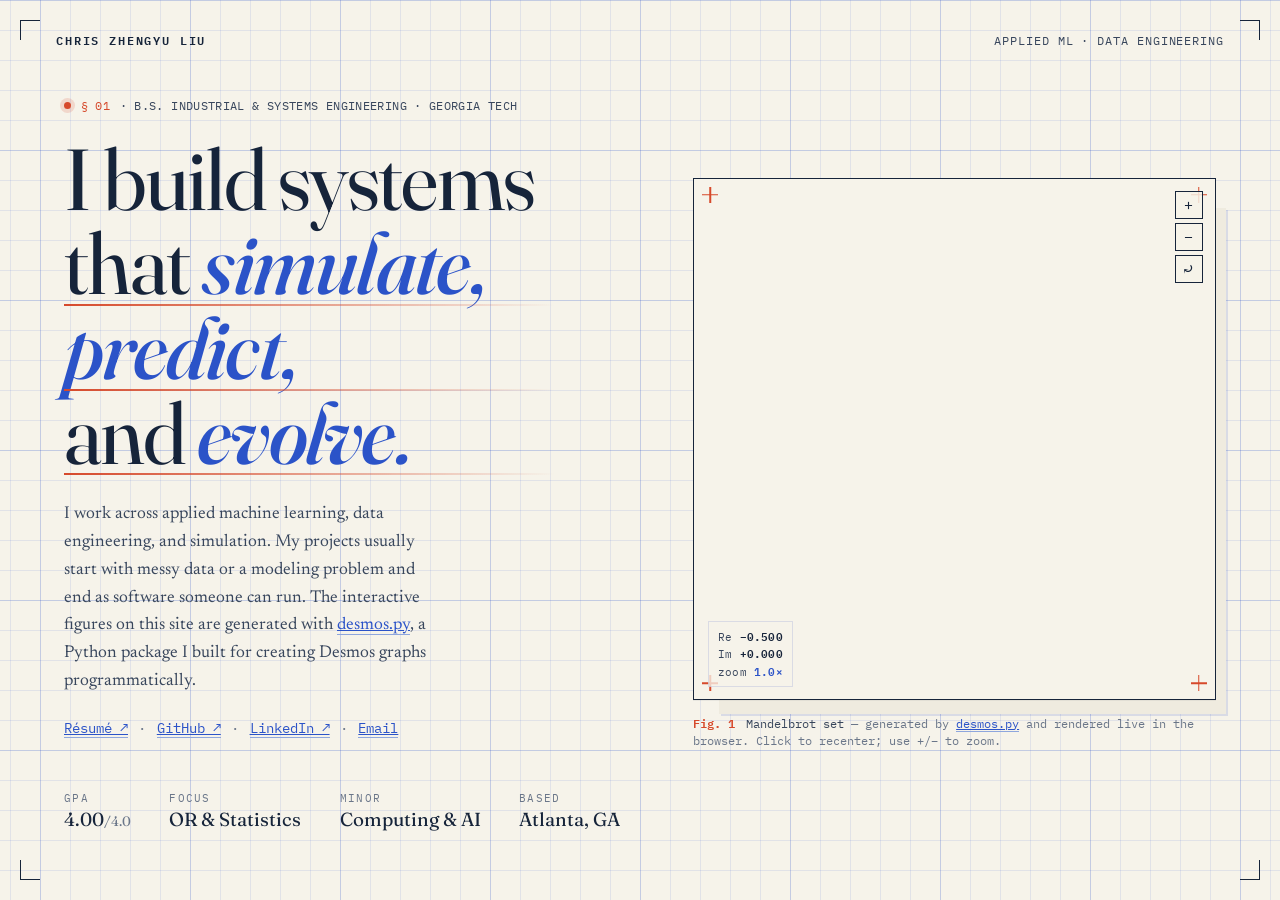
==== index.html @ 74fdd17d "Add touch/mobile linear page and route coarse-pointer devices to it The cycle (index.html) navigates" ====
<!DOCTYPE html>
<html lang="en">
<head>
<meta charset="UTF-8" />
<meta name="viewport" content="width=device-width, initial-scale=1.0" />
<script>
  /* The cycle navigates by mouse-wheel (zoom/dive) + pointer steering, neither of which
     exists on touch. Hand coarse-pointer / no-hover devices the linear page instead.
     Override with ?desktop to force the cycle, or ?linear to force the linear page. */
  (function () {
    try {
      var qs = location.search;
      if (/[?&]desktop\b/.test(qs)) return;
      var touch = (!window.matchMedia || matchMedia("(hover: none) and (pointer: coarse)").matches) || /[?&]linear\b/.test(qs);
      if (touch) location.replace("linear.html" + location.hash);
    } catch (e) {}
  })();
</script>
<title>Chris Zhengyu Liu — Applied ML &amp; Data Engineering</title>
<meta name="description" content="Portfolio of Chris Zhengyu Liu — Industrial &amp; Systems Engineering at Georgia Tech, working in applied machine learning, data engineering, and simulation. Live projects, research, and a desmos.py Mandelbrot." />
<meta name="author" content="Chris Zhengyu Liu" />
<meta name="keywords" content="Chris Zhengyu Liu, Chris Liu, applied machine learning, data engineering, simulation, Georgia Tech, ISyE, desmos.py, machine learning portfolio" />
<meta name="theme-color" content="#f6f3ea" />
<meta name="robots" content="index, follow, max-image-preview:large" />
<link rel="icon" href="favicon.svg" type="image/svg+xml" />
<link rel="canonical" href="https://czliu.dev/" />

<!-- Open Graph / social -->
<meta property="og:type" content="website" />
<meta property="og:site_name" content="Chris Zhengyu Liu" />
<meta property="og:title" content="Chris Zhengyu Liu — Applied ML & Data Engineering" />
<meta property="og:description" content="ISyE at Georgia Tech. Applied ML, data engineering, and simulation — explored as an interactive Markov-chain site map with a live desmos.py Mandelbrot." />
<meta property="og:url" content="https://czliu.dev/" />
<meta property="og:image" content="https://czliu.dev/og-image.png" />
<meta property="og:image:width" content="1440" />
<meta property="og:image:height" content="900" />
<meta property="og:image:alt" content="Chris Zhengyu Liu's portfolio — a live desmos.py Mandelbrot beside the hero." />
<meta name="twitter:card" content="summary_large_image" />
<meta name="twitter:title" content="Chris Zhengyu Liu — Applied ML & Data Engineering" />
<meta name="twitter:description" content="ISyE at Georgia Tech. Applied ML, data engineering, and simulation." />
<meta name="twitter:image" content="https://czliu.dev/og-image.png" />

<!-- Structured data: Person -->
<script type="application/ld+json">
{
  "@context": "https://schema.org",
  "@type": "Person",
  "name": "Chris Zhengyu Liu",
  "alternateName": "Chris Liu",
  "url": "https://czliu.dev/",
  "image": "https://czliu.dev/og-image.png",
  "jobTitle": "Industrial & Systems Engineering Student",
  "description": "Applied machine learning, data engineering, and simulation.",
  "email": "czliu@gatech.edu",
  "alumniOf": {
    "@type": "CollegeOrUniversity",
    "name": "Georgia Institute of Technology"
  },
  "knowsAbout": ["Applied Machine Learning", "Data Engineering", "Simulation", "Operations Research"],
  "sameAs": [
    "https://github.com/chris-zy-liu",
    "https://linkedin.com/in/chris-zhengyu-liu"
  ]
}
</script>
<link rel="preconnect" href="https://fonts.googleapis.com" />
<link rel="preconnect" href="https://fonts.gstatic.com" crossorigin />
<link href="https://fonts.googleapis.com/css2?family=Fraunces:ital,opsz,wght@0,9..144,300..700;1,9..144,300..600&family=Newsreader:ital,opsz,wght@0,6..72,300..500;1,6..72,300..400&family=IBM+Plex+Mono:wght@400;500;600&display=swap" rel="stylesheet" />
<script src="https://www.desmos.com/api/v1.11/calculator.js?apiKey=896aa12c7b744870b70aef3f27878099"></script>
<style>
  :root{
    --paper:#f6f3ea; --paper-2:#efebdf; --ink:#16243a; --ink-2:#38465c; --ink-soft:#6a7689;
    --blue:#2b53c8; --blue-soft:#8ea6dd; --grid:rgba(43,83,200,.09); --grid-bold:rgba(43,83,200,.14);
    --accent:#d6492b;
    --font-display:"Fraunces",Georgia,serif; --font-body:"Newsreader",Georgia,serif;
    --font-mono:"IBM Plex Mono",ui-monospace,monospace;
    --ease:cubic-bezier(.22,.61,.36,1);
  }
  *{box-sizing:border-box;}
  html,body{margin:0; height:100%; overflow:hidden; overscroll-behavior:none;}   /* no scrollbar — the wheel drives zoom */
  body{ background:var(--paper); color:var(--ink); font-family:var(--font-body);
    -webkit-font-smoothing:antialiased; text-rendering:optimizeLegibility; font-size:clamp(1rem,.95rem + .3vw,1.125rem); }
  a{color:inherit;}

  #spacer{ width:1px; }
  /* engineering paper drawn in world space (canvas) — zooms with the camera and
     subdivides like Desmos, so the on-screen line density stays roughly constant. */
  .grid{ position:fixed; inset:0; z-index:-2; pointer-events:none; background-color:var(--paper); }
  .vignette{ position:fixed; inset:0; z-index:4; pointer-events:none;
    background:radial-gradient(150% 120% at 50% 50%, transparent 0 64%, rgba(246,243,234,.24) 88%, var(--paper) 100%); }

  /* chain: a viewport-sized SVG; only its inner group is transformed by the camera */
  .chainwrap{ position:fixed; inset:0; z-index:1; pointer-events:none;
    -webkit-user-select:none; user-select:none; }
  .chainwrap *{ pointer-events:none; }
  .chainwrap.live{ pointer-events:auto; cursor:none; }   /* the fixed crosshair replaces the cursor; the chain trails the mouse */
  .chainwrap.live .c-node, .chainwrap.live .c-node *{ pointer-events:auto; }   /* the whole node is clickable (children too), so a click reaches it */
  .chainwrap.live .c-node{ cursor:pointer; }
  /* non-scaling-stroke: arc width is screen-px, so it stays bold no matter how far the camera pulls out */
  .c-orbit{ fill:none; stroke:rgba(43,83,200,.18); stroke-width:1.6; vector-effect:non-scaling-stroke; }
  .c-edge{ fill:none; stroke:var(--grid); stroke-width:1.2; stroke-linecap:round;
    vector-effect:non-scaling-stroke; transition:stroke .35s,stroke-width .35s; }       /* side road — faint */
  .c-edge--main{ stroke:var(--grid-bold); stroke-width:2; }                              /* backbone — always a touch bolder */
  .c-edge.on{ stroke:var(--blue); stroke-width:2; }                                      /* selected node's side roads */
  .c-edge--main.on{ stroke:var(--accent); stroke-width:2.6; }                            /* selected node's "next" — boldest, accent (arrowhead scales with this, so kept modest) */
  .c-arrowhead{ fill:var(--ink-soft); }
  .c-elab{ font-family:var(--font-mono); fill:var(--ink); opacity:0;
    paint-order:stroke; stroke:var(--paper); stroke-width:4px; stroke-linejoin:round;
    vector-effect:non-scaling-stroke; transition:opacity .3s; }                          /* screen-px paper halo: numbers stay legible over the arc; hidden until a node is selected */
  .c-elab.on{ opacity:1; }
  .c-elab.main.on{ font-weight:600; }                                                    /* the "next" number — bold ink on the accent arc */
  .c-node-c{ fill:var(--paper); stroke:var(--ink); stroke-width:1.8;
    vector-effect:non-scaling-stroke; transition:stroke .25s,stroke-width .25s; }
  .c-node--hub .c-node-c{ fill:var(--paper-2); stroke:var(--blue); stroke-width:2.5; }
  .c-node.on .c-node-c{ stroke:var(--accent); stroke-width:3; }
  .c-node-state{ font-family:var(--font-mono); font-weight:600; fill:var(--ink); pointer-events:none; }
  .c-node.on .c-node-state{ fill:var(--accent); }
  .c-node-pi{ font-family:var(--font-mono); fill:var(--ink-soft); pointer-events:none;
    paint-order:stroke; stroke:var(--paper); stroke-width:3px; stroke-linejoin:round; }
  .c-agent{ fill:var(--accent); opacity:.8; }   /* small autonomous walkers */
  /* colophon — a signature floating in the sheet below the chain (no box; a rectangle fights the world grid,
     so this reads like the chain's own floating π / edge labels). Screen-px paper halo keeps it crisp over the grid. */
  .c-sig-love,.c-sig-name{ paint-order:stroke; stroke:var(--paper); stroke-width:3.5px;
    stroke-linejoin:round; vector-effect:non-scaling-stroke; font-family:var(--font-mono); }
  .c-sig-love{ font-weight:500; fill:var(--accent); letter-spacing:.08em; }
  .c-sig-name{ font-weight:600; fill:var(--ink); letter-spacing:.14em; }

  /* pages: each its own composited layer, transformed individually (GPU) */
  .stage{ position:fixed; inset:0; z-index:2; overflow:hidden; pointer-events:none; }
  .page{ position:absolute; inset:0; width:100vw; height:100vh; transform-origin:50% 50%;
    will-change:transform,opacity; backface-visibility:hidden; background:var(--paper); }
  /* the outer states get a solid paper fill so the world-grid stops bleeding through the content;
     Home keeps the live blueprint grid behind the hero (it IS the signature) */
  .page--hero{ background:transparent; }
  .page__wrap{ width:100%; height:100%; max-width:1280px; margin:0 auto;
    padding:clamp(72px,9.5vh,124px) clamp(40px,5vw,92px) clamp(44px,6.5vh,88px);
    display:flex; flex-direction:column; justify-content:center; }
  /* HERO */
  /* cap the hero footprint to match the linear mainpage (its wrap is 1500px → the same-size title floated in too much space and read small) */
  .hero{ display:grid; grid-template-columns:minmax(0,1.05fr) minmax(0,.95fr); gap:clamp(1.5rem,4vw,3.5rem); align-items:center; width:100%; max-width:1180px; margin-inline:auto; }
  .eyebrow{ font-family:var(--font-mono); font-size:.76rem; letter-spacing:.03em; text-transform:uppercase;
    color:var(--ink-2); margin:0 0 1.5rem; display:inline-flex; align-items:center; gap:.6rem; }
  .eyebrow .dot{ width:7px; height:7px; border-radius:50%; background:var(--accent); display:inline-block;
    box-shadow:0 0 0 4px rgba(214,73,43,.16); animation:dotpulse 2.6s ease-in-out infinite; }
  @keyframes dotpulse{ 50%{ box-shadow:0 0 0 7px rgba(214,73,43,0); } }
  .hero__title{ font-family:var(--font-display); font-weight:400; line-height:.98; letter-spacing:-.02em;
    font-size:clamp(2.6rem,1.5rem + 5.4vw,5.4rem); margin:0 0 1.6rem; color:var(--ink); }
  .hero__title .line{ display:block; }
  .hero__title em{ font-style:italic; font-weight:500; color:var(--blue); font-variation-settings:"opsz" 144; }
  .hero__title em::after{ content:""; display:block; height:2px; margin-top:-2px;
    background:linear-gradient(90deg,var(--accent),transparent 85%); transform:scaleX(0); transform-origin:left;
    animation:draw .9s var(--ease) forwards; animation-delay:1s; }
  @keyframes draw{ to{ transform:scaleX(1); } }
  .hero__lede{ font-size:1.075rem; line-height:1.62; color:var(--ink-2); margin:1.6rem 0 0; max-width:38ch; }
  .hero__lede a{ color:var(--blue); border-bottom:1px solid var(--blue-soft); transition:color .2s var(--ease),border-color .2s var(--ease); }
  .hero__lede a:hover{ color:var(--accent); border-color:var(--accent); }
  /* recruiter path: a direct, explicit action set (resume / github / linkedin / email) */
  .hero__actions{ margin:1.4rem 0 0; display:flex; flex-wrap:wrap; align-items:baseline; gap:.3rem .65rem;
    font-family:var(--font-mono); font-size:.9rem; }
  .hero__actions a{ color:var(--blue); border-bottom:1px solid var(--blue-soft); transition:color .2s var(--ease),border-color .2s var(--ease); }
  .hero__actions a:hover{ color:var(--accent); border-color:var(--accent); }
  .hero__actions .sep{ color:var(--ink-soft); border:0; }
  .hero__stats{ margin:2rem 0 0; display:grid; grid-template-columns:repeat(4,auto); gap:clamp(1rem,3vw,2.4rem);
    padding-top:1.3rem; max-width:40ch; }
  .hero__stats div{ display:flex; flex-direction:column; gap:.2rem; }
  .hero__stats dt{ font-family:var(--font-mono); font-size:.66rem; letter-spacing:.12em; text-transform:uppercase; color:var(--ink-soft); }
  .hero__stats dd{ margin:0; font-family:var(--font-display); font-size:1.18rem; color:var(--ink); white-space:nowrap; }
  .hero__stats dd span{ font-size:.85rem; color:var(--ink-soft); }
  .plot{ margin:0; position:relative; align-self:center; justify-self:end; width:100%; }
  .plot__frame{ position:relative; aspect-ratio:1/1; width:100%; border:1.5px solid var(--ink);
    background:var(--paper); overflow:hidden; cursor:crosshair;
    box-shadow:0 1px 0 rgba(22,36,58,.06), 18px 22px 0 -8px var(--paper-2), 20px 24px 0 -8px var(--grid-bold); }
  /* the live calc is counter-scaled (JS, autosize off) so Desmos measures a constant size and never re-renders during the fly;
     it's re-fit on arrival so the dots keep their size. The proxy canvas stands in during the fly. */
  #calc{ position:absolute; inset:0; transition:opacity .2s ease; will-change:transform; }
  .plot__shot{ position:absolute; inset:0; width:100%; height:100%; opacity:0; transition:opacity .2s ease;
    pointer-events:none; image-rendering:auto; }   /* static Mandelbrot proxy that scales with the frame during the fly */
  #calc .dcg-logo,#calc .dcg-overlay-logo,#calc .dcg-bottombar{ display:none!important; }
  #calc .dcg-graph-outer{ background:transparent!important; }
  .reg{ position:absolute; width:16px; height:16px; z-index:2; pointer-events:none; }
  .reg::before,.reg::after{ content:""; position:absolute; background:var(--accent); }
  .reg::before{ width:100%; height:1.5px; top:50%; transform:translateY(-50%); }
  .reg::after{ height:100%; width:1.5px; left:50%; transform:translateX(-50%); }
  .reg--tl{ top:8px; left:8px; } .reg--tr{ top:8px; right:8px; }
  .reg--bl{ bottom:8px; left:8px; } .reg--br{ bottom:8px; right:8px; }
  .plot__hud{ position:absolute; left:14px; bottom:12px; z-index:4; font-family:var(--font-mono);
    font-size:.68rem; line-height:1.5; color:var(--ink-2); background:rgba(246,243,234,.78);
    border:1px solid var(--grid-bold); padding:.4rem .55rem; letter-spacing:.02em; }
  .plot__hud b{ color:var(--ink); font-weight:600; }
  .plot__hud .hud__row{ display:block; }
  .plot__hud .hud__zoom b{ color:var(--blue); }
  .plot__ctrl{ position:absolute; top:12px; right:12px; z-index:4; display:flex; flex-direction:column; gap:4px; }
  .plot__ctrl button{ width:28px; height:28px; border:1px solid var(--ink); background:rgba(246,243,234,.82);
    color:var(--ink); font-family:var(--font-mono); font-size:.95rem; cursor:pointer; line-height:1;
    transition:background .2s var(--ease),color .2s var(--ease); }
  .plot__ctrl button:hover{ background:var(--ink); color:var(--paper); }
  .plot__cap{ margin-top:.9rem; font-family:var(--font-mono); font-size:.72rem; color:var(--ink-2); line-height:1.5; }
  .plot__cap .plot__fig{ color:var(--accent); font-weight:600; margin-right:.35em; }
  .plot__cap .muted{ color:var(--ink-soft); }
  .plot__cap a{ color:var(--blue); border-bottom:1px solid var(--blue-soft); }
  .plot__cap a:hover{ color:var(--accent); border-color:var(--accent); }

  /* WORK PAGES — full editorial spread, not cards */
  @keyframes pulse{ 0%,100%{opacity:1} 50%{opacity:.25} }
  /* full-height page: header pins to the top, the body grows to fill the rest and centers within it */
  .work{ width:100%; height:100%; display:flex; flex-direction:column; justify-content:center; gap:clamp(1.6rem,4.5vh,3.4rem); }
  .work header{ max-width:70ch; }
  .work__meta{ font-family:var(--font-mono); font-size:.8rem; letter-spacing:.05em; color:var(--ink-soft);
    margin:0 0 1rem; display:flex; align-items:center; gap:.85rem; flex-wrap:wrap; }
  .work__fig{ color:var(--accent); }
  .work__live{ display:inline-flex; align-items:center; gap:.4rem; color:var(--accent); text-transform:uppercase; letter-spacing:.1em; }
  .work__live .d{ width:7px; height:7px; border-radius:50%; background:var(--accent); animation:pulse 1.6s infinite; }
  .work__title{ font-family:var(--font-display); font-weight:340; line-height:1.0; letter-spacing:-.025em;
    font-size:clamp(2.4rem,1.6rem + 3.4vw,4.6rem); margin:0; }
  .work__lead{ font-size:clamp(1.12rem,1rem + .5vw,1.5rem); line-height:1.5; color:var(--ink-2); margin:1rem 0 0; max-width:36ch; }
  .work__lead b{ color:var(--ink); }
  /* Experience carries two full research entries — far denser than the other work
     panels. Tighten its header (smaller title, a 2-line lead, less gap) so the body
     fits one screen instead of overflowing up into the fixed top bar. */
  .work--research{ gap:clamp(1rem,2.4vh,1.7rem); }
  .work--research .work__title{ font-size:clamp(2rem,1.4rem + 2vw,3rem); }
  .work--research .work__lead{ margin-top:.55rem; max-width:56ch; font-size:clamp(1.05rem,1rem + .3vw,1.22rem); }
  /* ── project pages: title band on top, then description (left) and figure (right) ──
     three bands (title / body / footer) fill the height; description reads as plain prose. */
  .proc{ width:100%; height:100%; display:flex; flex-direction:column; justify-content:center; gap:clamp(1.4rem,3.5vh,2.8rem); }
  .proc__head{ max-width:64ch; }
  .proc__title{ font-family:var(--font-display); font-weight:340; line-height:1.0; letter-spacing:-.025em;
    font-size:clamp(2.2rem,1.5rem + 3.2vw,4.4rem); margin:.6rem 0 0; }
  .proc__state{ font-family:var(--font-mono); font-weight:500; font-size:.38em; letter-spacing:.06em;
    color:var(--accent); vertical-align:.7em; margin-right:.6em; }
  .proc__lead{ font-size:clamp(1.1rem,1rem + .46vw,1.46rem); line-height:1.5; color:var(--ink-2); margin:1rem 0 0; max-width:56ch; }
  .proc__lead b{ color:var(--ink); }

  /* body fills the space between title and footer; figure + spec sheet anchor the right, prose fills the left */
  .proc__body{ flex:0 1 auto; min-height:0; display:grid; grid-template-columns:1fr minmax(280px,400px);
    gap:clamp(36px,5vw,84px); align-items:center; }
  .proc__desc{ display:flex; flex-direction:column; gap:1.1rem; max-width:62ch; }
  .proc__desc p{ margin:0; line-height:1.62; color:var(--ink-2); font-size:clamp(1.02rem,.96rem + .32vw,1.22rem); }
  .proc__desc b{ color:var(--ink); font-weight:600; }
  .proc__desc a{ color:var(--blue); border-bottom:1px solid var(--blue-soft); transition:color .2s var(--ease),border-color .2s var(--ease); }
  .proc__desc a:hover{ color:var(--accent); border-color:var(--accent); }
  .proc__note{ font-family:var(--font-mono); font-size:.82rem; line-height:1.55; color:var(--ink-soft);
    margin:.3rem 0 0; padding-left:1rem; border-left:2px solid var(--grid-bold); }
  /* right column: figure plate stacked over a mono spec sheet, the pair centered in the body so the figure never floats */
  .proc__aside{ justify-self:end; width:100%; max-width:400px; display:flex; flex-direction:column; gap:clamp(18px,2.6vh,26px); }
  .proc__plate{ width:100%; padding:clamp(16px,1.8vw,26px); background:var(--paper-2);
    border:1px solid rgba(43,83,200,.28); border-radius:4px; box-shadow:0 26px 60px -46px rgba(22,36,58,.55); }
  .proc__plate .fig{ width:100%; }
  .proc__specs{ margin:0; display:grid; grid-template-columns:max-content 1fr; gap:.5rem 1.3rem; align-items:baseline;
    padding-top:clamp(13px,2vh,18px); }
  .proc__specs dt{ font-family:var(--font-mono); font-size:.66rem; letter-spacing:.1em; text-transform:uppercase; color:var(--ink-soft); }
  .proc__specs dd{ margin:0; font-family:var(--font-mono); font-size:.8rem; color:var(--ink); line-height:1.4; }

  /* merged project pages: a theme header over a grid of project "specimens" (figure + lead + stage bullets) */
  .spset{ flex:0 1 auto; min-height:0; display:grid; gap:clamp(26px,3.4vw,56px);
    grid-template-columns:repeat(auto-fit,minmax(250px,1fr)); align-content:center; }
  .spec{ display:flex; flex-direction:column; gap:1rem; min-width:0; }
  .spec__plate{ width:100%; max-width:188px; padding:clamp(11px,1.3vw,17px); background:var(--paper-2);
    border:1px solid rgba(43,83,200,.28); border-radius:4px; box-shadow:0 22px 50px -42px rgba(22,36,58,.55); }
  .spec__plate .fig{ width:100%; }
  .spec__body{ display:flex; flex-direction:column; gap:.6rem; }
  .spec__meta{ font-family:var(--font-mono); font-size:.72rem; letter-spacing:.04em; color:var(--ink-soft);
    margin:0; display:flex; align-items:center; gap:.7rem; flex-wrap:wrap; }
  .spec__meta .work__fig{ color:var(--accent); }
  .spec__name{ font-family:var(--font-display); font-weight:380; letter-spacing:-.015em; line-height:1.04;
    font-size:clamp(1.3rem,1.1rem + .85vw,1.85rem); margin:.05rem 0 0; color:var(--ink); }
  .spec__desc{ font-size:1rem; line-height:1.55; color:var(--ink-2); margin:0; }
  .spec__desc b{ color:var(--ink); font-weight:600; }
  .spec__foot{ margin:.35rem 0 0; display:flex; flex-direction:column; gap:.42rem; }
  .spec__tags{ font-family:var(--font-mono); font-size:.73rem; letter-spacing:.03em; color:var(--ink-soft); }
  .spec__links{ font-family:var(--font-mono); font-size:.83rem; display:flex; gap:1.1rem; flex-wrap:wrap; align-items:baseline; }
  .spec__links a{ color:var(--blue); border-bottom:1px solid var(--blue-soft); }
  .spec__links .work__credit{ color:var(--ink-soft); font-size:.76rem; }

  .proc__foot{ display:flex; justify-content:space-between; align-items:baseline; gap:.8rem 2.5rem; flex-wrap:wrap; }
  .proc__tags{ font-family:var(--font-mono); font-size:.82rem; letter-spacing:.04em; color:var(--ink-soft); margin:0; }
  .work__links{ display:flex; flex-wrap:wrap; gap:1.4rem; align-items:baseline; font-family:var(--font-mono); font-size:.92rem; margin:0; }
  .work__links a{ color:var(--blue); border-bottom:1px solid var(--blue-soft); }
  .work__credit{ color:var(--ink-soft); font-size:.8rem; }

  .fig{ width:100%; height:auto; display:block; }
  .fig__grid{ stroke:var(--grid-bold); stroke-width:1; fill:none; }
  .fig--route .fig__path{ fill:none; stroke:var(--blue); stroke-width:2.6; stroke-linecap:round; }
  .fig--route .fig__stops circle{ fill:var(--paper); stroke:var(--ink); stroke-width:1.6; }
  .fig--route .fig__bus{ fill:var(--accent); }
  .fig--tree .fig__branch line{ stroke:var(--blue); stroke-width:1.8; }
  .fig--tree .fig__node circle{ fill:var(--paper); stroke:var(--ink); stroke-width:1.6; }
  .fig--tree .fig__op text{ font-family:var(--font-mono); font-size:11px; fill:var(--ink); text-anchor:middle; }
  .fig--compile .fig__code rect{ fill:var(--blue-soft); }
  .fig--compile .fig__arrow{ stroke:var(--ink); stroke-width:1.8; fill:none; }
  .fig--compile .fig__curve{ stroke:var(--accent); stroke-width:2.4; fill:none; }
  .fig--compile .fig__axes{ stroke:var(--ink); stroke-width:1.4; fill:none; }
  .fig--canvas .fig__link{ stroke:var(--blue); stroke-width:1.4; fill:none; stroke-dasharray:3 3; }
  .fig--canvas .fig__cards rect{ fill:var(--paper); stroke:var(--ink); stroke-width:1.5; }
  .fig--canvas .fig__cards .fig__sum{ fill:rgba(214,73,43,.12); stroke:var(--accent); }
  .fig--canvas .fig__dot circle{ fill:var(--accent); }
  .fig--ar .fig__floor{ fill:rgba(43,83,200,.07); stroke:var(--blue); stroke-width:1.4; }
  .fig--ar [class^=fig__cube]{ fill:rgba(43,83,200,.1); stroke:var(--ink); stroke-width:1.5; }
  .fig--ar .fig__cube-top{ fill:rgba(43,83,200,.18); }
  .fig--ar .fig__scanpts circle{ fill:var(--accent); }
  .fig--ar .fig__scan{ stroke:var(--accent); stroke-width:1.4; opacity:.7; }
  /* the desmos.py node: compiler description (with its small figure) left, a LARGE live electric-field demo right.
     the demo is a real Desmos calc (no SVG) — it scales with the page like the Mandelbrot and only gets a Fig. caption. */
  .proc__body--demo{ grid-template-columns:minmax(0,.94fr) minmax(0,1.06fr); align-items:center; }
  .plot--demo{ width:100%; max-width:min(48vh,460px); justify-self:center; align-self:center; }
  .plot--demo .plot__frame{ cursor:auto; }
  #efcalc{ position:absolute; inset:0; transition:opacity .2s ease; will-change:transform; }
  #efcalc .dcg-graph-outer{ background:transparent!important; }
  #efcalc .dcg-logo,#efcalc .dcg-overlay-logo,#efcalc .dcg-bottombar{ display:none!important; }
  .efhint{ position:absolute; left:8px; bottom:7px; z-index:3; font-family:var(--font-mono); font-size:.6rem;
    letter-spacing:.04em; color:var(--ink-soft); background:rgba(246,243,234,.82); border:1px solid var(--grid-bold);
    padding:.2rem .42rem; pointer-events:none; }

  /* RESEARCH */
  .sec-head{ margin-bottom:clamp(1.6rem,3vh,2.6rem); }
  .sec-no{ font-family:var(--font-mono); font-size:.78rem; letter-spacing:.16em; color:var(--accent); text-transform:uppercase; }
  .sec-title{ font-family:var(--font-display); font-weight:360; font-size:clamp(2rem,1.5rem + 2vw,3rem); margin:.5rem 0 .6rem; letter-spacing:-.02em; }
  .sec-sub{ color:var(--ink-2); margin:0; max-width:54ch; font-size:1.05rem; }
  .research{ flex:0 1 auto; display:flex; flex-direction:column; justify-content:center; gap:clamp(1.3rem,3vh,2.2rem); }
  .rentry{ display:grid; grid-template-columns:.6fr 1.4fr; gap:clamp(20px,3vw,48px); }
  .rentry__date{ font-family:var(--font-mono); font-size:.78rem; color:var(--accent); letter-spacing:.03em; }
  .rentry__org{ font-family:var(--font-mono); font-size:.74rem; color:var(--ink-soft); line-height:1.5; display:block; margin-top:.3rem; }
  .rentry__role{ font-family:var(--font-display); font-weight:420; font-size:clamp(1.2rem,1rem + .7vw,1.6rem); margin:0 0 .5rem; }
  .rentry__pi{ color:var(--ink-soft); font-size:.85rem; font-family:var(--font-mono); }
  .rentry__points{ margin:0; padding-left:1.1rem; color:var(--ink-2); }
  .rentry__points li{ margin-bottom:.4rem; line-height:1.48; }
  .rentry__points b{ color:var(--ink); }

  /* ABOUT */
  .about{ flex:0 1 auto; display:grid; grid-template-columns:1.2fr .8fr; gap:clamp(34px,5vw,80px); align-items:center; }
  .about__bio>p{ font-size:clamp(1.05rem,1rem + .4vw,1.3rem); line-height:1.6; color:var(--ink-2); margin:0 0 1.6rem; }
  .about__bio b{ color:var(--ink); }
  .about__poem{ margin:0; border-left:2px solid var(--accent); padding-left:1.2rem; }
  .about__verse{ font-family:var(--font-display); font-style:italic; font-size:1.25rem; line-height:1.5; margin:0 0 .8rem; color:var(--ink); }
  .about__poem figcaption{ font-size:.92rem; color:var(--ink-2); line-height:1.55; }
  .about__contact{ font-size:1rem; line-height:1.6; color:var(--ink-2);
    margin:1.5rem 0 0; padding-top:1.2rem; border-top:1px solid var(--grid-bold); }
  .about__contact a{ color:var(--blue); border-bottom:1px solid var(--blue-soft); }
  .about__contact a:hover{ color:var(--accent); border-color:var(--accent); }
  .legend dt{ font-family:var(--font-mono); font-size:.72rem; letter-spacing:.08em; text-transform:uppercase; color:var(--ink-soft); margin-top:1rem; }
  .legend dd{ margin:.25rem 0 0; color:var(--ink-2); font-size:.98rem; line-height:1.5; }

  /* EDUCATION */
  .edu{ flex:0 1 auto; display:grid; grid-template-columns:1.1fr .9fr; gap:clamp(34px,5vw,80px); align-items:center; }
  .edu__date{ font-family:var(--font-mono); font-size:.78rem; color:var(--accent); letter-spacing:.03em; margin:0 0 .4rem; }
  .edu__school{ font-family:var(--font-display); font-weight:420; font-size:clamp(1.5rem,1.2rem + 1.1vw,2.2rem); margin:0; letter-spacing:-.015em; }
  .edu__deg{ font-size:1.1rem; color:var(--ink-2); margin:.5rem 0 1.4rem; }
  .edu__deg b{ color:var(--ink); }
  .edu__facts{ display:grid; grid-template-columns:max-content 1fr; gap:.55rem 1.4rem; margin:0; align-items:baseline; }
  .edu__facts dt{ font-family:var(--font-mono); font-size:.66rem; letter-spacing:.1em; text-transform:uppercase; color:var(--ink-soft); }
  .edu__facts dd{ margin:0; color:var(--ink-2); font-size:.98rem; line-height:1.45; }
  .edu__kicker{ font-family:var(--font-mono); font-size:.72rem; letter-spacing:.1em; text-transform:uppercase; color:var(--ink-soft); margin:0 0 1rem; }
  .edu__list{ list-style:none; margin:0; padding:0; columns:2; column-gap:1.6rem; }
  .edu__list li{ font-size:.96rem; line-height:1.4; color:var(--ink-2); margin-bottom:.55rem; padding-left:.9rem; position:relative; break-inside:avoid; }
  .edu__list li::before{ content:""; position:absolute; left:0; top:.58em; width:4px; height:4px; background:var(--blue); border-radius:50%; }

  /* SKILLS */
  .skills{ flex:0 1 auto; display:grid; grid-template-columns:repeat(3,1fr); gap:clamp(22px,3.4vh,40px) clamp(30px,4vw,64px); align-content:center; }
  .skl{ padding-top:.95rem; }
  .skl__cat{ font-family:var(--font-mono); font-size:.7rem; letter-spacing:.12em; text-transform:uppercase; color:var(--accent); margin:0 0 .5rem; }
  .skl__items{ font-family:var(--font-display); font-weight:400; font-size:clamp(1.1rem,1rem + .55vw,1.45rem); line-height:1.3; color:var(--ink); margin:0; letter-spacing:-.01em; }
  .skl__note{ font-size:.9rem; line-height:1.45; color:var(--ink-soft); margin:.5rem 0 0; }

  /* Markov intro overlay */
  .mkintro{ position:fixed; left:clamp(34px,5vw,64px); top:19vh; z-index:6; max-width:32ch; pointer-events:none; opacity:0; }
  .mkintro__no{ font-family:var(--font-mono); font-size:.78rem; letter-spacing:.18em; color:var(--accent); text-transform:uppercase; }
  .mkintro__title{ font-family:var(--font-display); font-weight:360; font-size:clamp(1.8rem,1.4rem + 1.6vw,2.8rem); letter-spacing:-.02em; line-height:1.05; margin:.6rem 0 .9rem; }
  .mkintro__sub{ font-family:var(--font-body); font-size:1.05rem; line-height:1.6; color:var(--ink-2); margin:0; }
  .mkintro__sub b{ color:var(--ink); }
  .mkpanel{ position:fixed; right:clamp(34px,5vw,64px); top:19vh; z-index:6; width:min(286px,24vw);
    border-left:1px solid rgba(43,83,200,.22); padding-left:1.4rem; pointer-events:none; opacity:0; }
  .mkpanel__kicker{ font-family:var(--font-mono); font-size:.64rem; letter-spacing:.14em; text-transform:uppercase; color:var(--ink-soft); margin:0 0 .35rem; }
  .mkpanel__state{ font-family:var(--font-display); font-weight:500; font-size:1.5rem; line-height:1.05; color:var(--ink); margin:0 0 .25rem; }
  .mkpanel__pi{ font-family:var(--font-mono); font-size:.72rem; color:var(--blue); margin:0 0 .85rem; }
  .mkpanel__desc{ color:var(--ink-2); font-size:.95rem; line-height:1.5; margin:0; min-height:4.2em; }
  .mkpanel__next{ list-style:none; margin:.55rem 0 0; padding:0; display:grid; gap:.34rem; }
  .mkpanel__next li{ display:flex; justify-content:space-between; gap:1rem; font-family:var(--font-mono);
    font-size:.8rem; color:var(--ink-2); padding-bottom:.22rem; }
  .mkpanel__next b{ color:var(--ink); font-weight:600; }

  /* center crosshair — the fixed reticle the chain is steered against; shows only while the mouse is moving at the overview */
  .crosshair{ position:fixed; left:50%; top:50%; transform:translate(-50%,-50%); z-index:5; pointer-events:none;
    width:30px; height:30px; opacity:0; transition:opacity .35s var(--ease); }
  .crosshair::before,.crosshair::after{ content:""; position:absolute; background:var(--ink); }
  .crosshair::before{ left:50%; top:0; width:1.2px; height:100%; transform:translateX(-50%); }
  .crosshair::after{ top:50%; left:0; height:1.2px; width:100%; transform:translateY(-50%); }

  /* chrome */
  .frame span{ position:fixed; z-index:5; width:20px; height:20px; pointer-events:none; }
  .frame .tl{ top:20px; left:20px; border-top:1.5px solid var(--ink); border-left:1.5px solid var(--ink); }
  .frame .tr{ top:20px; right:20px; border-top:1.5px solid var(--ink); border-right:1.5px solid var(--ink); }
  .frame .bl{ bottom:20px; left:20px; border-bottom:1.5px solid var(--ink); border-left:1.5px solid var(--ink); }
  .frame .br{ bottom:20px; right:20px; border-bottom:1.5px solid var(--ink); border-right:1.5px solid var(--ink); }
  .topbar{ position:fixed; top:0; left:0; right:0; z-index:6; display:flex; justify-content:space-between; align-items:center;
    padding:30px clamp(34px,5vw,56px); font-family:var(--font-mono); font-size:.72rem; letter-spacing:.08em; color:var(--ink-2); text-transform:uppercase; pointer-events:none; }
  .topbar .brand{ font-weight:600; color:var(--ink); letter-spacing:.16em; } .topbar__tag{ color:var(--ink-2); }
  .readout{ position:fixed; left:50%; top:30px; transform:translateX(-50%); z-index:6; font-family:var(--font-mono); font-size:.72rem; letter-spacing:.1em; color:var(--ink-soft); text-transform:uppercase; pointer-events:none; white-space:nowrap; transition:opacity .45s; }
  .readout b{ color:var(--ink); } .readout .inf{ color:var(--accent); } .readout .sep{ opacity:.4; margin:0 .55em; }
  .pager{ position:fixed; left:clamp(34px,5vw,56px); bottom:clamp(30px,4vw,46px); z-index:6; font-family:var(--font-mono); font-size:.68rem; letter-spacing:.1em; color:var(--ink-soft); text-transform:uppercase; pointer-events:none; transition:opacity .45s; }
  /* normal-site scroll cue shown on a settled page (before the chain is revealed) */
  .scrollcue{ position:fixed; left:50%; bottom:clamp(26px,5vh,52px); transform:translateX(-50%); z-index:6; opacity:0;
    display:flex; flex-direction:column; align-items:center; gap:.55rem; pointer-events:none; transition:opacity .5s;
    font-family:var(--font-mono); font-size:.7rem; letter-spacing:.2em; text-transform:uppercase; color:var(--ink-soft); }
  .scrollcue__arr{ font-size:1.1rem; color:var(--accent); animation:cuebob 1.8s var(--ease) infinite; }
  @keyframes cuebob{ 0%,100%{transform:translateY(0)} 50%{transform:translateY(5px)} }

  /* pan/zoom affordance — shows at the overview until the user drags */
  .panhint{ position:fixed; left:50%; bottom:clamp(66px,12vh,116px); transform:translateX(-50%) translateY(8px);
    z-index:6; display:flex; align-items:center; gap:.55rem; pointer-events:none; opacity:0;
    font-family:var(--font-mono); font-size:.72rem; letter-spacing:.06em; color:var(--ink-2);
    background:rgba(246,243,234,.86); border:1px solid rgba(43,83,200,.3); border-radius:999px;
    padding:.5rem 1.05rem; box-shadow:0 14px 36px -28px rgba(22,36,58,.6);
    transition:opacity .5s var(--ease), transform .5s var(--ease); }
  .panhint::before{ content:"⤢"; color:var(--accent); font-size:.95rem; animation:panbob 1.9s var(--ease) infinite; }
  .panhint.show{ opacity:1; transform:translateX(-50%) translateY(0); }
  @keyframes panbob{ 0%,100%{transform:translate(0,0)} 50%{transform:translate(-3px,2px)} }

  @media (max-width:900px){ .hero,.proc__body,.about,.rentry,.edu,.skills{ grid-template-columns:1fr; }
    .edu__list{ columns:2; }
    .proc{ height:auto; gap:clamp(20px,4vh,36px); } .proc__body{ align-items:start; gap:clamp(22px,4vh,40px); }
    .proc__aside{ justify-self:start; max-width:340px; }
    .spset{ grid-template-columns:1fr; gap:clamp(26px,5vh,40px); } .spec__plate{ max-width:220px; } .mkintro{ display:none; } }
  @media (max-width:1100px){ .mkpanel{ display:none; } .skills{ grid-template-columns:repeat(2,1fr); } }
  /* short viewports: the hero column is taller than the screen, and when it's vertically
     centered it rides up under the fixed top bar (colliding with the "Chris Zhengyu Liu"
     brand). Pin the intro below the chrome and trim the title so it clears the bar. */
  @media (max-height:720px){
    .page--hero .page__wrap{ justify-content:flex-start; padding-top:clamp(82px,13vh,104px); }
    .hero{ align-items:start; }
    .hero__title{ font-size:clamp(2rem,1rem + 3.4vw,3.4rem); margin:0 0 1.1rem; }
    .hero__lede{ font-size:1rem; line-height:1.55; margin-top:1.1rem; }
    .hero__actions{ margin-top:1.1rem; }
    .hero__stats{ margin-top:1.3rem; padding-top:1rem; }
  }
  @media (max-width:700px){
    .topbar{ padding:28px 40px; justify-content:flex-end; font-size:.62rem; }
    .topbar .brand{ display:none; }
    .readout{ top:66px; left:40px; right:40px; transform:none; white-space:normal; line-height:1.35; font-size:.62rem; }
    .pager{ left:40px; right:40px; max-width:280px; font-size:.62rem; line-height:1.45; }
  }
</style>
</head>
<body>
  <canvas class="grid" id="grid" aria-hidden="true"></canvas>
  <div id="spacer"></div>

  <svg class="chainwrap" id="chainwrap"><g id="chaing"></g></svg>
  <div class="stage" id="stage"></div>
  <div class="vignette" aria-hidden="true"></div>

  <div class="mkintro" id="mkintro">
    <span class="mkintro__no">§ 00</span>
    <h2 class="mkintro__title">A random walk through the site</h2>
    <p class="mkintro__sub">This site is a <b>Markov chain</b>. Each node is a section of the portfolio, and the
      chain shows how the sections connect — each arrow is a transition probability, and the arrows leaving a
      node sum to 1. The <b>orange edge</b> is the most likely next step; follow it node to node for the
      recommended tour. <b>π</b> is the long-run share of time a random walk spends in each state.</p>
  </div>

  <aside class="mkpanel" id="mkpanel" aria-hidden="true">
    <p class="mkpanel__kicker">Current state</p>
    <h3 class="mkpanel__state" id="mkpanel-state">s1 · Home</h3>
    <p class="mkpanel__pi" id="mkpanel-pi">stationary π = 0.0%</p>
    <p class="mkpanel__desc" id="mkpanel-desc"></p>
    <p class="mkpanel__kicker">Transition row — P(next | here)</p>
    <ul class="mkpanel__next" id="mkpanel-next"></ul>
  </aside>

  <div class="crosshair" id="crosshair" aria-hidden="true"></div>
  <div class="frame" aria-hidden="true"><span class="tl"></span><span class="tr"></span><span class="bl"></span><span class="br"></span></div>
  <div class="topbar"><span class="brand">Chris&nbsp;Zhengyu&nbsp;Liu</span><span class="topbar__tag">Applied&nbsp;ML · Data&nbsp;Engineering</span></div>
  <div class="readout" id="readout"></div>
  <div class="pager" id="pager"><span id="pagerlabel"></span></div>
  <div class="panhint" id="panhint" aria-hidden="true">move to steer · scroll to zoom</div>
  <div class="scrollcue" id="scrollcue" aria-hidden="true"><span id="scrollcue-txt"></span><span class="scrollcue__arr">↓</span></div>

<script src="js/mandelbrot.js"></script>
<script>
(function(){
  "use strict";
  const SVGNS="http://www.w3.org/2000/svg";
  const reduce=window.matchMedia("(prefers-reduced-motion: reduce)").matches;
  const SUB=["₀","₁","₂","₃","₄","₅","₆","₇","₈","₉"];
  const subnum=n=>String(n).split("").map(d=>SUB[+d]).join("");   // 2 → "₂" (used by the state badge + chain labels)

  const FIG={
    route:`<svg class="fig fig--route" viewBox="0 0 200 200" aria-hidden="true"><path class="fig__grid" d="M0 50H200M0 100H200M0 150H200M50 0V200M100 0V200M150 0V200"/><path id="busline" class="fig__path" d="M18 168 C 60 150, 52 96, 96 92 S 150 70, 150 40 S 176 28, 184 22"/><g class="fig__stops"><circle cx="18" cy="168" r="3.5"/><circle cx="96" cy="92" r="3.5"/><circle cx="150" cy="40" r="3.5"/><circle cx="184" cy="22" r="3.5"/></g><circle class="fig__bus" r="4.5"><animateMotion dur="6s" repeatCount="indefinite" rotate="auto"><mpath href="#busline"/></animateMotion></circle></svg>`,
    tree:`<svg class="fig fig--tree" viewBox="0 0 200 200" aria-hidden="true"><path class="fig__grid" d="M0 50H200M0 100H200M0 150H200M50 0V200M100 0V200M150 0V200"/><g class="fig__branch"><line x1="100" y1="40" x2="60" y2="92"/><line x1="100" y1="40" x2="140" y2="92"/><line x1="60" y1="92" x2="38" y2="150"/><line x1="60" y1="92" x2="84" y2="150"/><line x1="140" y1="92" x2="118" y2="150"/><line x1="140" y1="92" x2="166" y2="150"/></g><g class="fig__node"><circle cx="100" cy="40" r="9"/><circle cx="60" cy="92" r="8"/><circle cx="140" cy="92" r="8"/><circle cx="38" cy="150" r="7"/><circle cx="84" cy="150" r="7"/><circle cx="118" cy="150" r="7"/><circle cx="166" cy="150" r="7"/></g><g class="fig__op"><text x="100" y="44">×</text><text x="60" y="96">+</text><text x="140" y="96">−</text></g></svg>`,
    compile:`<svg class="fig fig--compile" viewBox="0 0 200 200" aria-hidden="true"><path class="fig__grid" d="M0 50H200M0 100H200M0 150H200M50 0V200M100 0V200M150 0V200"/><g class="fig__code"><rect x="22" y="58" width="56" height="6" rx="2"/><rect x="22" y="72" width="40" height="6" rx="2"/><rect x="22" y="86" width="60" height="6" rx="2"/><rect x="22" y="100" width="34" height="6" rx="2"/><rect x="22" y="114" width="48" height="6" rx="2"/></g><path class="fig__arrow" d="M92 90 H120 M114 84 L122 90 L114 96"/><path class="fig__curve" d="M134 132 C 146 132, 150 70, 162 70 S 178 118, 184 118"/><path class="fig__axes" d="M132 60V134H186"/></svg>`,
    canvas:`<svg class="fig fig--canvas" viewBox="0 0 200 200" aria-hidden="true"><path class="fig__grid" d="M0 50H200M0 100H200M0 150H200M50 0V200M100 0V200M150 0V200"/><path class="fig__link" d="M74 59 H96 M52 74 V92 Q52 108 78 108 M118 90 V104 Q118 120 132 124 M100 123 H120"/><g class="fig__cards"><rect x="30" y="44" width="44" height="30" rx="3"/><rect x="96" y="60" width="44" height="30" rx="3"/><rect x="56" y="108" width="44" height="30" rx="3"/><rect class="fig__sum" x="120" y="120" width="48" height="32" rx="3"/></g><g class="fig__dot"><circle cx="74" cy="59" r="2.4"/><circle cx="118" cy="90" r="2.4"/><circle cx="100" cy="123" r="2.4"/></g></svg>`,
    ar:`<svg class="fig fig--ar" viewBox="0 0 200 200" aria-hidden="true"><path class="fig__grid" d="M0 50H200M0 100H200M0 150H200M50 0V200M100 0V200M150 0V200"/><path class="fig__floor" d="M40 134 L100 164 L160 134 L100 104 Z"/><path class="fig__cube-l" d="M66 86 L100 106 L100 148 L66 128 Z"/><path class="fig__cube-r" d="M134 86 L100 106 L100 148 L134 128 Z"/><path class="fig__cube-top" d="M100 66 L134 86 L100 106 L66 86 Z"/><g class="fig__scanpts"><circle cx="100" cy="66" r="2"/><circle cx="66" cy="86" r="2"/><circle cx="134" cy="86" r="2"/><circle cx="100" cy="148" r="2"/></g><line class="fig__scan" x1="48" y1="0" x2="152" y2="0"><animateTransform attributeName="transform" type="translate" values="0 60;0 156;0 60" dur="4.5s" repeatCount="indefinite"/></line></svg>`,
  };

  // project pages are merged by theme: a theme header over a grid of project "specimens".
  // each specimen = its figure, a one-line lead, a few stage bullets, tags and links.
  function specCard(p){
    const live=p.live?`<span class="work__live"><span class="d"></span>live</span>`:"";
    return `<section class="spec">
      <div class="spec__plate">${p.svg}</div>
      <div class="spec__body">
        <p class="spec__meta"><span class="work__fig">Fig.&nbsp;${p.fig}</span><span>${p.date}</span>${live}</p>
        <h3 class="spec__name">${p.name}</h3>
        <p class="spec__desc">${p.desc}</p>
        <div class="spec__foot"><span class="spec__tags">${p.tags.join(" · ")}</span>${p.links?`<span class="spec__links">${p.links}</span>`:""}</div>
      </div>
    </section>`;
  }
  function groupPage(g){
    return `<article class="proc proc--group">
      <header class="proc__head">
        <p class="work__meta"><span class="work__fig">${g.sec}</span><span>${g.items.length} projects</span></p>
        <h2 class="proc__title"><span class="proc__state">s${subnum(g.s)}</span>${g.title}</h2>
        <p class="proc__lead">${g.lead}</p>
      </header>
      <div class="spset" data-n="${g.items.length}">${g.items.map(specCard).join("")}</div>
    </article>`;
  }
  // the desmos.py node: compiler (left, with its small figure) beside a LARGE live electric-field demo (right).
  // the demo is a real embedded Desmos calc — no SVG — captioned only in the footer, like the Mandelbrot at Home.
  function desmosPage(){
    return `<article class="proc proc--demo">
      <header class="proc__head">
        <p class="work__meta"><span class="work__fig">§&nbsp;04</span><span>made for the love of it</span><span class="work__live"><span class="d"></span>live</span></p>
        <h2 class="proc__title"><span class="proc__state">s${subnum(4)}</span>Hobby projects</h2>
      </header>
      <div class="proc__body proc__body--demo">
        <div class="proc__desc">
          <p>Some tools start as small annoyances I cannot stop thinking about. <a href="https://github.com/chris-zy-liu/desmos.py"><b>desmos.py</b></a> is an open-source Python package, published on <b>PyPI</b>, that converts a strict subset of Python into Desmos expressions, state JSON, and self-contained interactive HTML graphs. The Mandelbrot figure in the Home state and the electric-field demo in this state are both generated with it.</p>
          <p><a href="https://github.com/chris-zy-liu/ibus-stroke-order-input"><b>ibus-stroke-order-input</b></a> is a Linux IBus input method I use for Chinese typing. It maps the five primary strokes of Regular Script onto five keys, letting me type simplified and traditional characters by stroke order.</p>
        </div>
        <figure class="plot plot--demo">
          <div class="plot__frame"><div id="efcalc"></div><canvas class="plot__shot" id="ef-shot"></canvas>
            <span class="reg reg--tl"></span><span class="reg reg--tr"></span><span class="reg reg--bl"></span><span class="reg reg--br"></span>
            <span class="efhint">drag the charges ⤺</span></div>
          <figcaption class="plot__cap"><span class="plot__fig">Fig.&nbsp;4</span> Electric field <span class="muted">— generated from the</span>
            <a href="https://github.com/chris-zy-liu/desmos.py/blob/master/examples/electric_field.py">electric_field.py</a>
            <span class="muted">example in desmos.py and rendered live on this page. Drag either charge to reshape the field.</span></figcaption>
        </figure>
      </div>
      <footer class="proc__foot"><p class="proc__tags">Python · AST / compilers · PyPI · IBus · Linux</p>
        <p class="work__links"><a href="https://github.com/chris-zy-liu/desmos.py">desmos.py ↗</a><a href="https://pypi.org/project/desmosdotpy/">PyPI ↗</a><a href="https://github.com/chris-zy-liu/ibus-stroke-order-input">ibus-stroke-order ↗</a></p></footer>
    </article>`;
  }
  // ── project specimens (grouped by theme into the merged project nodes below) ──
  const SPEC={
    bus:{ name:"GT Bus Arrival Prediction", fig:"2", date:"Apr–May 2026", live:true, svg:FIG.route,
      desc:`I collected <b>1M+ GPS observations</b> from Georgia Tech's public transit API by polling every 15&nbsp;seconds for about a month. I labeled next-stop arrivals with geospatial buffering, engineered route-progress, headway, speed, traffic, and time features, and trained an <b>XGBoost</b> model on a chronological split. The model now powers a live dashboard for next-stop arrival estimates and historical route behavior.`,
      tags:["Python","XGBoost","Pandas","Geospatial","Vultr"],
      links:`<a href="http://108.61.220.216:8080/">Live demo ↗</a>` },
    sym:{ name:"Evolutionary Symbolic Regression", fig:"3", date:"Aug 2025–May 2026", svg:FIG.tree,
      desc:`A GPU-accelerated <b>genetic-programming</b> experiment for evolving interpretable trading rules over intraday cryptocurrency data. I built a stack-machine tree evaluator, CUDA&nbsp;/&nbsp;CuPy scoring path, Binance-to-Parquet data pipeline, multi-timeframe feature generation, and out-of-sample backtesting tools for tracking P&amp;L, drawdown, and rolling Sharpe.`,
      tags:["DEAP","CuPy","CUDA","NumPy","Parquet"],
      links:`<a href="https://github.com/chris-zy-liu/symbolic-evolution-of-trading-agents">GitHub ↗</a>` },
    classify:{ name:"Classify — AI classroom platform", fig:"5", date:"Jan 2026–Present", svg:FIG.canvas,
      desc:`A time-synchronized infinite canvas for analyzing a student's work step by step and returning targeted feedback. I built the <b>Flask</b> backend, <b>Gemini</b> integration, and hierarchical aggregation layer that rolls step feedback into assignment and class-level summaries. The project started at a hackathon, grew from 4&nbsp;→&nbsp;6 contributors, and is now registered as a Georgia LLC.`,
      tags:["Flask","Gemini API","PostgreSQL","AWS EC2","Vercel"],
      links:"" },
    deco:{ name:"DecoAR", fig:"6", date:"Feb 2026 · AR / generative 3D prototype", svg:FIG.ar,
      desc:`A hackathon prototype for previewing furniture in LiDAR-scanned rooms. I built the Python backend for scraping retailer furniture dimensions and generating 3D assets with <b>Microsoft TRELLIS</b>, which the iOS app placed into an <b>ARKit / RealityKit</b> scene.`,
      tags:["Python","Microsoft TRELLIS","ARKit","RealityKit","Generative 3D"],
      links:`<a href="https://www.youtube.com/watch?v=DTVRyiNHafc">Demo ↗</a><span class="work__credit">courtesy of my teammate</span>` },
  };
  const GROUPS={
    predict:{ s:2, sec:"§ 02", title:"Prediction &amp; Search",
      lead:"Projects that use data to estimate, search, and test decisions under uncertainty.",
      items:[SPEC.bus, SPEC.sym] },
    tools:{ s:3, sec:"§ 03", title:"Tools &amp; Applications",
      lead:"Applications where models, interfaces, and deployment meet.",
      items:[SPEC.classify, SPEC.deco] },
  };

  const NODES=[
    { label:"Home" },
    { label:"Prediction", html:groupPage(GROUPS.predict) },
    { label:"Tools & Apps", html:groupPage(GROUPS.tools) },
    { label:"Hobby projects", html:desmosPage() },
    { label:"Experience", html:`<div class="work work--research"><header><p class="work__meta"><span class="work__fig">§&nbsp;05</span><span>Experience</span></p>
      <h2 class="work__title">Experience</h2><p class="work__lead">Research roles where I build the software, data pipelines, and tools that make the work reproducible.</p></header>
      <div class="research">
      <article class="rentry"><div class="rentry__rail"><span class="rentry__date">Jan 2026 — Present</span><span class="rentry__org">Georgia Tech · Civil &amp; Environmental Engineering</span></div>
      <div class="rentry__body"><h3 class="rentry__role">Programming Research Assistant — Machine Vision</h3>
      <ul class="rentry__points"><li>Lead development of a Flask/REST + JavaScript dashboard for an open-source sidewalk simulation system modeling <b>18 mobility profiles</b>, replacing a notebook-based workflow with configurable networks, accessibility cost add-ons, and batch execution.</li>
      <li>Designed multithreaded job-queue and scenario-staging workflows to run, monitor, and aggregate <b>tens of thousands of simulations</b>, exporting route results as geospatial shapefiles.</li>
      <li>Designed a relational schema and web tools for pedestrian-asset management and video playback; collaborate across a 20-member research group and co-author a manuscript planned for TRB submission.</li></ul></div></article>
      <article class="rentry"><div class="rentry__rail"><span class="rentry__date">Jun 2024 — May 2025</span><span class="rentry__org">Georgia Tech · Scheller College of Business</span></div>
      <div class="rentry__body"><h3 class="rentry__role">Research Assistant — NLP &amp; Data Engineering <span class="rentry__pi">(Dr. Tracey Swartz)</span></h3>
      <ul class="rentry__points"><li>Built a Python/Linux <b>ETL pipeline</b> for a 17&nbsp;GB corpus spanning <b>10,000+</b> filings, shareholder letters, and executive web profiles using Selenium, PyMuPDF, OCR, XML, regex, Pandas, and multiprocessing.</li>
      <li>Replaced a manual collection and extraction workflow with a parallelized pipeline that exported research-ready Excel datasets and routed ambiguous records for human review.</li>
      <li>Engineered <b>TF-IDF</b> features from shareholder communications and wrote protocols used to train and coordinate two interns on web scraping and data processing.</li></ul></div></article></div></div>` },
    { label:"Education", html:`<div class="work"><header><p class="work__meta"><span class="work__fig">§&nbsp;06</span><span>Education</span></p>
      <h2 class="work__title">Education</h2><p class="work__lead">Industrial &amp; Systems Engineering at Georgia Tech, focused on operations research, statistics, computing, and applied modeling.</p></header>
      <div class="edu"><div class="edu__main">
      <p class="edu__date">2025 — Expected May 2028</p>
      <h3 class="edu__school">Georgia Institute of Technology</h3>
      <p class="edu__deg">B.S. Industrial &amp; Systems Engineering · <b>4.00 / 4.0 GPA</b></p>
      <dl class="edu__facts">
      <dt>Concentration</dt><dd>Advanced Studies in Operations Research and Statistics</dd>
      <dt>Minor</dt><dd>Computing &amp; AI</dd>
      <dt>Honors</dt><dd>Faculty Honors — Fall 2025, Spring 2026</dd>
      <dt>Looking ahead</dt><dd>Planning to apply to Georgia Tech's BS/MS in Computational Science &amp; Engineering.</dd></dl></div>
      <div class="edu__course"><p class="edu__kicker">Relevant coursework</p>
      <ul class="edu__list"><li>Data Structures &amp; Algorithms</li><li>Object-Oriented Programming</li><li>Database Systems</li><li>Probability</li><li>Stochastic Processes</li><li>Linear Algebra</li><li>Simulation Analysis &amp; Design</li><li>Engineering Optimization</li><li>Regression &amp; Forecasting</li><li>Computer Organization &amp; Programming</li></ul></div></div></div>` },
    { label:"Skills", html:`<div class="work"><header><p class="work__meta"><span class="work__fig">§&nbsp;07</span><span>Skills</span></p>
      <h2 class="work__title">Skills</h2><p class="work__lead">Tools grouped by how they show up in my work: modeling, data, backend systems, infrastructure, and packaging.</p></header>
      <div class="skills">
      <div class="skl"><p class="skl__cat">Languages &amp; query</p><p class="skl__items">Python · Java · SQL</p><p class="skl__note">Python is my primary language for modeling, backends, data pipelines, and tooling.</p></div>
      <div class="skl"><p class="skl__cat">ML &amp; modeling</p><p class="skl__items">XGBoost · Scikit-learn · DEAP · CuPy</p><p class="skl__note">Gradient boosting, classical ML, and GPU genetic programming.</p></div>
      <div class="skl"><p class="skl__cat">Data &amp; numerics</p><p class="skl__items">Pandas · NumPy · Geospatial</p><p class="skl__note">ETL, feature engineering, and large tabular workflows.</p></div>
      <div class="skl"><p class="skl__cat">Backend &amp; storage</p><p class="skl__items">Flask · REST · MySQL · PostgreSQL · Selenium</p><p class="skl__note">APIs, relational schemas, and data collection.</p></div>
      <div class="skl"><p class="skl__cat">Infrastructure</p><p class="skl__items">Git · Linux · AWS EC2 · GCP Compute</p><p class="skl__note">Deploying and operating small systems end to end.</p></div>
      <div class="skl"><p class="skl__cat">Packaging</p><p class="skl__items">PyPI · Setuptools</p><p class="skl__note">Packaged and published desmos.py for installation through PyPI.</p></div></div></div>` },
    { label:"About", html:`<div class="work"><header><p class="work__meta"><span class="work__fig">§&nbsp;08</span><span>About</span></p>
      <h2 class="work__title">About</h2><p class="work__lead">I like work that spans the full path from raw data to usable systems.</p></header>
      <div class="about"><div class="about__bio">
      <p>I'm an <b>Industrial &amp; Systems Engineering</b> student at Georgia Tech. I am most drawn to projects where the boundaries blur between data collection, modeling, simulation, and software engineering.</p>
      <p>Away from the terminal, I write poetry and work in <b>English and Mandarin</b>.</p>
      <dl class="legend">
      <dt>Honors</dt><dd>Faculty Honors (Fall 2025, Spring 2026) · 3rd Place, HackGwinnett 2024</dd>
      <dt>Writing</dt><dd>Published with the Live Poets Society of New&nbsp;Jersey &amp; Poetry Lab Shanghai</dd></dl>
      <p class="about__contact">For research, internship, or project conversations: <a href="mailto:czliu@gatech.edu">Email</a> · <a href="https://github.com/chris-zy-liu" target="_blank" rel="noopener">GitHub</a> · <a href="https://linkedin.com/in/chris-zhengyu-liu" target="_blank" rel="noopener">LinkedIn</a> · <a href="Chris_Liu_General_Resume.pdf" target="_blank" rel="noopener">Résumé</a></p></div>
      <figure class="about__poem"><blockquote class="about__verse">The moon calls, then, behind the towers of the City;<br>It beckons, then, for you, and for me.</blockquote>
      <figcaption>From <cite>The Midnight Hall</cite> — collected at <a href="https://chris-zy-liu.github.io/" target="_blank" rel="noopener">积鱼成水 ↗</a>.</figcaption></figure></div></div>` },
  ];
  const DESC=[
    "Home base for the site and its live Desmos-generated figure.",
    "Prediction, search, and data-driven modeling projects.",
    "Applications where models, interfaces, and deployment meet.",
    "Personal tools and experiments built around workflows I wanted.",
    "Research software, simulation workflows, and data pipelines.",
    "Academic background in ISyE, operations research, statistics, and computing.",
    "Technical stack across modeling, data, backend, and infrastructure.",
    "Writing, languages, and the ideas that shape my work."
  ];
  // Each row's dominant transition follows the intended tour 0→1→…→7→0, so the
  // brightest "next" edge is always the most-likely one; two faint side roads keep the chain rich.
  const P=[
    [0.00,0.55,0.00,0.25,0.00,0.00,0.00,0.20],
    [0.25,0.00,0.55,0.20,0.00,0.00,0.00,0.00],
    [0.25,0.20,0.00,0.55,0.00,0.00,0.00,0.00],
    [0.25,0.00,0.20,0.00,0.55,0.00,0.00,0.00],
    [0.25,0.00,0.00,0.00,0.00,0.55,0.00,0.20],
    [0.25,0.00,0.00,0.00,0.20,0.00,0.55,0.00],
    [0.25,0.00,0.00,0.00,0.00,0.20,0.00,0.55],
    [0.55,0.00,0.00,0.00,0.25,0.00,0.20,0.00],
  ];
  const NEXT=[1,2,3,4,5,6,7,0];   // intended "next" per node = each row's argmax (the bold main-line)
  const N=NODES.length, RN=N-1, DEG=Math.PI/180;
  const PI=(function(){ let v=new Array(N).fill(1/N); const acc=new Array(N).fill(0);
    for(let it=0;it<3000;it++){ const nv=new Array(N).fill(0);
      for(let i=0;i<N;i++){const vi=v[i]; if(!vi)continue; for(let j=0;j<N;j++) nv[j]+=vi*P[i][j];}
      v=nv; for(let j=0;j<N;j++) acc[j]+=v[j]; }
    const s=acc.reduce((a,b)=>a+b,0); return acc.map(x=>x/s); })();
  const el=(n,at)=>{const e=document.createElementNS(SVGNS,n); for(const k in at) e.setAttribute(k,at[k]); return e;};
  const fmt=p=>p.toFixed(2).replace(/^0\./,".");
  const pad=(n,w)=>String(n).padStart(w,"0");
  const clamp=(v,a,b)=>Math.min(Math.max(v,a),b);
  const lerp=(a,b,t)=>a+(b-a)*t;
  const easeIO=t=>t<.5?2*t*t:1-Math.pow(-2*t+2,2)/2;
  const stateText=i=>"s"+subnum(i+1);
  const HANDOFF_ZOOM=.085;

  let vw=0,vh=0,RING=0,CX=0,CY=0,step=0,ZHERO=1,ZNODE=1,ZOVER=.14,NODE_R=[];
  function metrics(){ vw=innerWidth; vh=innerHeight;
    // RING huge vs. a page → node↔chain is a deep ~40× zoom (feels like flying in / pulling way out)
    RING=Math.max(vw,vh)*9; CX=CY=RING*1.3;
    const overviewFit=vw<700 ? .44 : .656;   // chain fills ~80% of its former footprint (less crowded)
    step=Math.max(520,vh*0.9); ZOVER=Math.min(vw,vh)*overviewFit/(2*RING);
    // snap the hub onto a grid intersection so the central node sits on a "+" of the
    // engineering grid. Use the overview's major spacing: it lands on a bold crossing at
    // the overview and, being a multiple of every finer tier, on a crossing at every zoom
    // in between (incl. the settled hero). A node on a world grid line stays on it under
    // any pan/zoom, so this one snap holds in all views.
    let minor=GRID_BASE, guard=0;
    while(minor*ZOVER<GRID_MIN_PX && guard++<80) minor*=GRID_RATIO;
    while(minor*ZOVER>=GRID_MIN_PX*GRID_RATIO && guard++<160) minor/=GRID_RATIO;
    const major=minor*GRID_RATIO;
    CX=CY=Math.round(RING*1.3/major)*major; }

  // ---- engineering grid: world-space, Desmos-style adaptive subdivision ----
  const gridCanvas=document.getElementById("grid"), gctx=gridCanvas&&gridCanvas.getContext("2d");
  let DPR=1;
  const GRID_BASE=30, GRID_RATIO=5, GRID_MIN_PX=24;   // a minor line never gets tighter than ~24 screen px
  function sizeGrid(){ if(!gridCanvas) return; DPR=Math.min(window.devicePixelRatio||1,2);
    gridCanvas.width=Math.round(vw*DPR); gridCanvas.height=Math.round(vh*DPR);
    gridCanvas.style.width=vw+"px"; gridCanvas.style.height=vh+"px"; }
  function gridLines(spacing,cam,color,alpha){
    if(alpha<=0.004) return;
    const z=cam.zoom;
    gctx.globalAlpha=alpha; gctx.strokeStyle=color; gctx.lineWidth=1; gctx.beginPath();
    const wx0=cam.cx-(vw/2)/z, wx1=cam.cx+(vw/2)/z, wy0=cam.cy-(vh/2)/z, wy1=cam.cy+(vh/2)/z;
    for(let x=Math.floor(wx0/spacing)*spacing; x<=wx1; x+=spacing){
      const sx=Math.round((x-cam.cx)*z+vw/2)+0.5; gctx.moveTo(sx,0); gctx.lineTo(sx,vh); }
    for(let y=Math.floor(wy0/spacing)*spacing; y<=wy1; y+=spacing){
      const sy=Math.round((y-cam.cy)*z+vh/2)+0.5; gctx.moveTo(0,sy); gctx.lineTo(vw,sy); }
    gctx.stroke();
  }
  function drawGrid(cam){
    if(!gctx) return;
    gctx.setTransform(DPR,0,0,DPR,0,0); gctx.clearRect(0,0,vw,vh);
    const z=cam.zoom;
    // pick the minor spacing so minor*z lands in [GRID_MIN_PX, GRID_MIN_PX*RATIO) — snaps by powers of RATIO
    let minor=GRID_BASE, guard=0;
    while(minor*z<GRID_MIN_PX && guard++<80) minor*=GRID_RATIO;
    while(minor*z>=GRID_MIN_PX*GRID_RATIO && guard++<160) minor/=GRID_RATIO;
    const minorPx=minor*z;
    // finer tier fades in as the minor grid stretches (zooming in) and out as it tightens — no popping
    const subA=clamp((minorPx-GRID_MIN_PX)/(GRID_MIN_PX*(GRID_RATIO-1)),0,1);
    const C="43,83,200";
    gridLines(minor/GRID_RATIO,cam,`rgb(${C})`,0.05*subA);  // sub (fading)
    gridLines(minor,cam,`rgb(${C})`,0.10);                  // minor
    gridLines(minor*GRID_RATIO,cam,`rgb(${C})`,0.16);       // major (bold)
    gctx.globalAlpha=1;
  }

  // drag-pan offset (sheet units), applied to the camera only while the chain is in view
  let panX=0, panY=0;

  const ringAngle=k=>(k-1)*(360/RN);
  function dotCenter(i){ if(i===0) return [CX,CY]; const a=ringAngle(i)*DEG; return [CX+Math.sin(a)*RING,CY-Math.cos(a)*RING]; }
  function nodeRadius(){ return 25/Math.max(ZOVER,.001); }   // ~25 screen-px radius — smaller, less crowded
  function edgeGeom(a,b){
    const [ax,ay]=dotCenter(a),[bx,by]=dotCenter(b);
    const dx=bx-ax,dy=by-ay,d=Math.hypot(dx,dy)||1,ux=dx/d,uy=dy/d;
    const ra=NODE_R[a]||nodeRadius(a), rb=NODE_R[b]||nodeRadius(b);
    const sx=ax+ux*(ra+6/Math.max(ZOVER,.001)), sy=ay+uy*(ra+6/Math.max(ZOVER,.001));
    const ex=bx-ux*(rb+15/Math.max(ZOVER,.001)), ey=by-uy*(rb+15/Math.max(ZOVER,.001));
    const bow=d*((a===0||b===0) ? .12 : .16);
    const mx=(sx+ex)/2-uy*bow,my=(sy+ey)/2+ux*bow;
    const t=.34,m=1-t;
    return {sx,sy,mx,my,ex,ey,lx:m*m*sx+2*m*t*mx+t*t*ex,ly:m*m*sy+2*m*t*my+t*t*ey};
  }

  // ---- build chain (in sheet coords; group is transformed each frame) ----
  const chainwrap=document.getElementById("chainwrap"), chaing=document.getElementById("chaing");
  let EDGES=[],ELABS=[],CARDS=[];
  function buildChain(){
    chainwrap.setAttribute("viewBox",`0 0 ${vw} ${vh}`); chainwrap.setAttribute("width",vw); chainwrap.setAttribute("height",vh);
    NODE_R=Array.from({length:N},(_,i)=>nodeRadius(i));
    chaing.innerHTML="";
    const defs=el("defs",{}), marker=el("marker",{id:"c-arrow",viewBox:"0 0 10 10",refX:"8",refY:"5",markerWidth:"4",markerHeight:"4",orient:"auto"});
    marker.appendChild(el("path",{d:"M0 0 L10 5 L0 10 z",class:"c-arrowhead"})); defs.appendChild(marker); chaing.appendChild(defs);
    chaing.appendChild(el("circle",{class:"c-orbit",cx:CX,cy:CY,r:RING}));
    EDGES=[]; ELABS=[];
    for(let a=0;a<N;a++)for(let b=0;b<N;b++){ if(P[a][b]<=0)continue;
      const main=(b===NEXT[a]), g=edgeGeom(a,b);
      const path=el("path",{class:"c-edge"+(main?" c-edge--main":""),"marker-end":"url(#c-arrow)",d:`M${g.sx.toFixed(1)} ${g.sy.toFixed(1)} Q${g.mx.toFixed(1)} ${g.my.toFixed(1)} ${g.ex.toFixed(1)} ${g.ey.toFixed(1)}`});
      chaing.appendChild(path); EDGES.push({a,b,main,path});
      const lab=el("text",{class:"c-elab"+(main?" main":""),"text-anchor":"middle","font-size":Math.round(13/Math.max(ZOVER,.001)),x:g.lx.toFixed(1),y:g.ly.toFixed(1)});
      lab.textContent=fmt(P[a][b]); chaing.appendChild(lab); ELABS.push({a,b,main,lab});
    }
    CARDS=[];
    for(let i=0;i<N;i++){ const [cx,cy]=dotCenter(i), r=NODE_R[i];
      const g=el("g",{class:"c-node"+(i===0?" c-node--hub":"")});
      g.innerHTML=
        `<circle class="c-node-c" cx="${cx.toFixed(1)}" cy="${cy.toFixed(1)}" r="${r.toFixed(1)}"/>`+
        `<text class="c-node-state" x="${cx.toFixed(1)}" y="${(cy+4/Math.max(ZOVER,.001)).toFixed(1)}" text-anchor="middle" font-size="${Math.round(12/Math.max(ZOVER,.001))}">${stateText(i)}</text>`+
        `<text class="c-node-pi" x="${cx.toFixed(1)}" y="${(cy+r+11/Math.max(ZOVER,.001)).toFixed(1)}" text-anchor="middle" font-size="${Math.round(7.5/Math.max(ZOVER,.001))}">π ${(PI[i]*100).toFixed(0)}%</text>`;
      g.addEventListener("click",()=>centerOnNode(i));   // clicking a node recenters the camera on it
      chaing.appendChild(g); CARDS.push(g);
    }
    addSignature();                                       // floating colophon just beyond the ring
    AG.length=0;                                          // a swarm of small autonomous walkers
    for(let k=0;k<N_AGENTS;k++){
      const a={ el:el("circle",{class:"c-agent",r:(RING*0.008).toFixed(1)}),
        cur:Math.floor(Math.random()*N), next:0, moving:false, t:0, dur:BASE_DUR,
        dwell:Math.random()*DWELL_A, speedMul:0.85+Math.random()*0.3 };   // desync dwell; pace is per-edge-length, lightly varied
      const c=dotCenter(a.cur); a.el.setAttribute("cx",c[0]); a.el.setAttribute("cy",c[1]);
      chaing.appendChild(a.el); AG.push(a);
    }
  }

  // ── colophon: a signature floating in the sheet below the chain. No box — a rectangle invites a grid
  // comparison the freely-placed chain never satisfies; plain text reads like the chain's own π / edge labels.
  // Centered on the hub, out in the explorable margin (pan down past the bottom nodes to find it). Sized in
  // screen-px via 1/ZOVER so it stays constant, with a paper halo so it stays legible over the grid.
  function addSignature(){
    const s=1/Math.max(ZOVER,.001), cx=CX, y=CY+RING*1.7, fz=n=>Math.round(n*s);
    const g=el("g",{class:"c-sig"});
    g.innerHTML=
      `<text class="c-sig-love" x="${cx.toFixed(1)}" y="${y.toFixed(1)}" text-anchor="middle" font-size="${fz(20)}">made with love</text>`+
      `<text class="c-sig-name" x="${cx.toFixed(1)}" y="${(y+34*s).toFixed(1)}" text-anchor="middle" font-size="${fz(11)}">CHRIS ZHENGYU LIU · 2026</text>`;
    chaing.appendChild(g);
  }

  // ---- pages ----
  const stage=document.getElementById("stage");
  const PAGES=[]; let heroApi=null, heroMounted=false;
  function buildPages(){
    NODES.forEach((n,i)=>{
      const page=document.createElement("section"); page.className=i===0?"page page--hero":"page";
      if(i===0){
        page.innerHTML=`<div class="page__wrap"><div class="hero">
        <div class="hero__intro">
          <p class="eyebrow"><span class="dot"></span> <span class="work__fig">§&nbsp;01</span> · B.S. Industrial &amp; Systems Engineering · Georgia Tech</p>
          <h1 class="hero__title"><span class="line">I build systems</span><span class="line">that <em>simulate,</em></span><span class="line"><em>predict,</em> and <em>evolve.</em></span></h1>
          <p class="hero__lede">I work across applied machine learning, data engineering, and simulation. My projects usually start with messy data or a modeling problem and end as software someone can run. The interactive figures on this site are generated with
            <a href="https://github.com/chris-zy-liu/desmos.py" target="_blank" rel="noopener">desmos.py</a>, a Python package I built for creating Desmos graphs programmatically.</p>
          <p class="hero__actions"><a href="Chris_Liu_General_Resume.pdf" target="_blank" rel="noopener">Résumé&nbsp;↗</a><span class="sep">·</span><a href="https://github.com/chris-zy-liu" target="_blank" rel="noopener">GitHub&nbsp;↗</a><span class="sep">·</span><a href="https://linkedin.com/in/chris-zhengyu-liu" target="_blank" rel="noopener">LinkedIn&nbsp;↗</a><span class="sep">·</span><a href="mailto:czliu@gatech.edu">Email</a></p>
          <dl class="hero__stats"><div><dt>GPA</dt><dd>4.00<span>/4.0</span></dd></div><div><dt>Focus</dt><dd>OR &amp; Statistics</dd></div><div><dt>Minor</dt><dd>Computing &amp; AI</dd></div><div><dt>Based</dt><dd>Atlanta, GA</dd></div></dl>
        </div>
        <figure class="plot"><div class="plot__frame"><div id="calc"></div><canvas class="plot__shot" id="plot-shot"></canvas>
          <span class="reg reg--tl"></span><span class="reg reg--tr"></span><span class="reg reg--bl"></span><span class="reg reg--br"></span>
          <div class="plot__hud"><span class="hud__row">Re <b id="hud-re">−0.500</b></span><span class="hud__row">Im <b id="hud-im">+0.000</b></span><span class="hud__row hud__zoom">zoom <b id="hud-z">1.0×</b></span></div>
          <div class="plot__ctrl"><button id="z-in" aria-label="Zoom in">+</button><button id="z-out" aria-label="Zoom out">−</button><button id="z-rst" aria-label="Reset">⤾</button></div></div>
          <figcaption class="plot__cap"><span class="plot__fig">Fig.&nbsp;1</span> Mandelbrot set <span class="muted">— generated by</span>
            <a href="https://github.com/chris-zy-liu/desmos.py" target="_blank" rel="noopener">desmos.py</a> <span class="muted">and rendered live in the browser. Click to recenter; use +/− to zoom.</span></figcaption></figure>
        </div></div>`;
      } else {
        page.innerHTML=`<div class="page__wrap">${n.html}</div>`;
      }
      stage.appendChild(page); PAGES.push(page);
    });
  }
  function mountHero(){ if(heroMounted||typeof Desmos==="undefined"||!window.MandelbrotGraph) return;
    const elc=document.getElementById("calc"); if(!elc) return;
    calcEl=elc; shotEl=document.getElementById("plot-shot");
    const re=document.getElementById("hud-re"),im=document.getElementById("hud-im"),z=document.getElementById("hud-z");
    heroApi=window.MandelbrotGraph.mount({el:elc, autosize:false,
      onHover:(a,b)=>{ if(re){re.textContent=(a>=0?"+":"−")+Math.abs(a).toFixed(3); im.textContent=(b>=0?"+":"−")+Math.abs(b).toFixed(3);} },
      onView:(a,b,zz)=>{ if(z) z.textContent=zz.toFixed(1)+"×"; drawProxy(); }});   // redraw proxy when the view recenters
    heroMounted=!!heroApi;
    const bind=(id,fn)=>{ const e=document.getElementById(id); if(e) e.addEventListener("click",ev=>{ev.stopPropagation(); fn();}); };
    if(heroApi){ bind("z-in",()=>heroApi.zoomIn()); bind("z-out",()=>heroApi.zoomOut()); bind("z-rst",()=>heroApi.reset());
      requestAnimationFrame(()=>{ if(heroApi.resize) heroApi.resize(); }); }
    drawProxy();
  }

  // ---- live electric-field demo (the real desmos.py example, recolored to the page) ----
  let efApi=null, efMounted=false, efSettled2=false;
  let efCalcEl=null, efShotEl=null, efProxyReady=false, efShotShown=false;
  const efHelpers=[], EFP1={x:-1,y:0}, EFP2={x:1,y:0};   // charge positions, kept live via Desmos helper expressions
  function efState(){ return { version:11,
    graph:{ viewport:{ xmin:-3.5, xmax:3.5, ymin:-2.5, ymax:2.5 } },
    expressions:{ list:[
      { type:"expression", id:"1", latex:"P_{1}=\\left(-1,0\\right)", color:"#d6492b", label:"+1", showLabel:true, dragMode:"XY", pointSize:"18" },
      { type:"expression", id:"2", latex:"P_{2}=\\left(1,0\\right)", color:"#2b53c8", label:"-1", showLabel:true, dragMode:"XY", pointSize:"18" },
      { type:"expression", id:"3", latex:"\\operatorname{Exfrom}\\left(p,q,s_{rc}\\right)=\\frac{\\left(q\\right)\\cdot \\left(\\left(p.x\\right)-\\left(s_{rc}.x\\right)\\right)}{\\left(\\left(\\left(\\left(\\left(p.x\\right)-\\left(s_{rc}.x\\right)\\right)^{2}\\right)+\\left(\\left(\\left(p.y\\right)-\\left(s_{rc}.y\\right)\\right)^{2}\\right)\\right)+\\left(0.02\\right)\\right)^{1.5}}" },
      { type:"expression", id:"4", latex:"\\operatorname{Eyfrom}\\left(p,q,s_{rc}\\right)=\\frac{\\left(q\\right)\\cdot \\left(\\left(p.y\\right)-\\left(s_{rc}.y\\right)\\right)}{\\left(\\left(\\left(\\left(\\left(p.x\\right)-\\left(s_{rc}.x\\right)\\right)^{2}\\right)+\\left(\\left(\\left(p.y\\right)-\\left(s_{rc}.y\\right)\\right)^{2}\\right)\\right)+\\left(0.02\\right)\\right)^{1.5}}" },
      { type:"expression", id:"5", latex:"\\operatorname{Ex}\\left(p\\right)=\\left(\\operatorname{Exfrom}\\left(p,1,P_{1}\\right)\\right)+\\left(\\operatorname{Exfrom}\\left(p,-\\left(1\\right),P_{2}\\right)\\right)" },
      { type:"expression", id:"6", latex:"\\operatorname{Ey}\\left(p\\right)=\\left(\\operatorname{Eyfrom}\\left(p,1,P_{1}\\right)\\right)+\\left(\\operatorname{Eyfrom}\\left(p,-\\left(1\\right),P_{2}\\right)\\right)" },
      { type:"expression", id:"7", latex:"\\operatorname{fmag}\\left(p\\right)=\\sqrt{\\left(\\operatorname{Ex}\\left(p\\right)\\right)^{2}+\\left(\\operatorname{Ey}\\left(p\\right)\\right)^{2}+0.001}" },
      { type:"expression", id:"8", latex:"\\operatorname{ftip}\\left(p\\right)=\\left(p.x+0.25\\cdot \\frac{\\operatorname{Ex}\\left(p\\right)}{\\operatorname{fmag}\\left(p\\right)},p.y+0.25\\cdot \\frac{\\operatorname{Ey}\\left(p\\right)}{\\operatorname{fmag}\\left(p\\right)}\\right)" },
      { type:"expression", id:"9", latex:"\\operatorname{fwL}\\left(p\\right)=\\left(\\operatorname{ftip}\\left(p\\right).x-0.08\\cdot \\frac{\\operatorname{Ex}\\left(p\\right)}{\\operatorname{fmag}\\left(p\\right)}-0.04\\cdot \\frac{\\operatorname{Ey}\\left(p\\right)}{\\operatorname{fmag}\\left(p\\right)},\\operatorname{ftip}\\left(p\\right).y-0.08\\cdot \\frac{\\operatorname{Ey}\\left(p\\right)}{\\operatorname{fmag}\\left(p\\right)}+0.04\\cdot \\frac{\\operatorname{Ex}\\left(p\\right)}{\\operatorname{fmag}\\left(p\\right)}\\right)" },
      { type:"expression", id:"10", latex:"\\operatorname{fwR}\\left(p\\right)=\\left(\\operatorname{ftip}\\left(p\\right).x-0.08\\cdot \\frac{\\operatorname{Ex}\\left(p\\right)}{\\operatorname{fmag}\\left(p\\right)}+0.04\\cdot \\frac{\\operatorname{Ey}\\left(p\\right)}{\\operatorname{fmag}\\left(p\\right)},\\operatorname{ftip}\\left(p\\right).y-0.08\\cdot \\frac{\\operatorname{Ey}\\left(p\\right)}{\\operatorname{fmag}\\left(p\\right)}-0.04\\cdot \\frac{\\operatorname{Ex}\\left(p\\right)}{\\operatorname{fmag}\\left(p\\right)}\\right)" },
      { type:"expression", id:"11", latex:"f_{G}=\\left[\\left(i,j\\right)\\operatorname{for}i=\\left[-3,-2.5,...,3\\right],j=\\left[-2,-1.5,...,2\\right]\\right]", hidden:true },
      { type:"expression", id:"12", latex:"f_{T}=\\left[\\operatorname{ftip}\\left(p\\right)\\operatorname{for}p=f_{G}\\right]", hidden:true },
      { type:"expression", id:"13", latex:"f_{L}=\\left[\\operatorname{fwL}\\left(p\\right)\\operatorname{for}p=f_{G}\\right]", hidden:true },
      { type:"expression", id:"14", latex:"f_{R}=\\left[\\operatorname{fwR}\\left(p\\right)\\operatorname{for}p=f_{G}\\right]", hidden:true },
      { type:"expression", id:"15", latex:"\\operatorname{polygon}\\left(f_{G},f_{T},f_{L},f_{T},f_{R}\\right)", color:"#16243a", lineWidth:"1.4" }
    ] } }; }
  function mountEfield(){
    if(efMounted||typeof Desmos==="undefined") return;
    const elc=document.getElementById("efcalc"); if(!elc) return;
    efCalcEl=elc; efShotEl=document.getElementById("ef-shot");
    efApi=Desmos.GraphingCalculator(elc,{ keypad:false, expressions:false, settingsMenu:false, zoomButtons:false,
      lockViewport:true, border:false, actions:true, showGrid:false, showXAxis:false, showYAxis:false,
      xAxisNumbers:false, yAxisNumbers:false, trace:false, pointsOfInterest:false, autosize:false });
    efApi.setState(efState());
    efMounted=true;
    requestAnimationFrame(()=>{ if(efApi.resize) efApi.resize(); watchCharges(); drawEfProxy(); });
  }
  // track the two draggable charges via helper expressions so the proxy redraws whenever they move
  function watchCharges(){
    if(!efApi||!efApi.HelperExpression||efHelpers.length) return;
    const mk=(latex,set)=>{ const h=efApi.HelperExpression({latex});
      h.observe("numericValue",()=>{ const v=h.numericValue; if(typeof v==="number"&&isFinite(v)) set(v); drawEfProxy(); });
      efHelpers.push(h); };
    mk("P_{1}.x",v=>EFP1.x=v); mk("P_{1}.y",v=>EFP1.y=v);
    mk("P_{2}.x",v=>EFP2.x=v); mk("P_{2}.y",v=>EFP2.y=v);
  }
  // self-rendered electric-field proxy: mirrors the desmos.py field (same formulas, grid, palette) so it can
  // scale smoothly during the fly while the live calc is held at native size — exactly like the Mandelbrot proxy.
  function efxFrom(px,py,q,s){ const dx=px-s.x,dy=py-s.y; return q*dx/Math.pow(dx*dx+dy*dy+0.02,1.5); }
  function efyFrom(px,py,q,s){ const dx=px-s.x,dy=py-s.y; return q*dy/Math.pow(dx*dx+dy*dy+0.02,1.5); }
  function drawEfProxy(){
    if(!efShotEl||!efApi) return;
    const S=480, ctx=efShotEl.getContext("2d");
    if(efShotEl.width!==S){ efShotEl.width=S; efShotEl.height=S; }
    // use the ACTUAL displayed math rectangle (lockViewport letterboxes the requested viewport into the square
    // frame), then map each point through it independently so the proxy lines up with the live calc exactly.
    let b=null; try{ b=efApi.graphpaperBounds&&efApi.graphpaperBounds.mathCoordinates; }catch(e){}
    const left=b?b.left:-3.5, right=b?b.right:3.5, top=b?b.top:2.5, bottom=b?b.bottom:-2.5;
    const MX=x=>(x-left)/(right-left)*S, MY=y=>(top-y)/(top-bottom)*S;
    ctx.fillStyle="#f6f3ea"; ctx.fillRect(0,0,S,S);
    ctx.strokeStyle="#16243a"; ctx.lineWidth=1.4; ctx.lineJoin="round"; ctx.lineCap="round"; ctx.beginPath();
    for(let i=-3;i<=3.0001;i+=0.5) for(let j=-2;j<=2.0001;j+=0.5){
      const ex=efxFrom(i,j,1,EFP1)+efxFrom(i,j,-1,EFP2), ey=efyFrom(i,j,1,EFP1)+efyFrom(i,j,-1,EFP2);
      const fmag=Math.sqrt(ex*ex+ey*ey+0.001), ux=ex/fmag, uy=ey/fmag;
      const tx=i+0.25*ux, ty=j+0.25*uy;
      const lx=tx-0.08*ux-0.04*uy, ly=ty-0.08*uy+0.04*ux;
      const rx=tx-0.08*ux+0.04*uy, ry=ty-0.08*uy-0.04*ux;
      ctx.moveTo(MX(i),MY(j)); ctx.lineTo(MX(tx),MY(ty));                                   // shaft
      ctx.moveTo(MX(lx),MY(ly)); ctx.lineTo(MX(tx),MY(ty)); ctx.lineTo(MX(rx),MY(ry));      // arrowhead
    }
    ctx.stroke();
    const charge=(c,color,lab)=>{ const cx=MX(c.x),cy=MY(c.y),r=9;
      ctx.fillStyle=color; ctx.beginPath(); ctx.arc(cx,cy,r,0,6.2832); ctx.fill();
      ctx.fillStyle="#16243a"; ctx.font="600 13px 'IBM Plex Mono',ui-monospace,monospace"; ctx.textAlign="left"; ctx.textBaseline="middle";
      ctx.fillText(lab,cx+r+3,cy); };
    charge(EFP1,"#d6492b","+1"); charge(EFP2,"#2b53c8","-1");
    efProxyReady=true;
  }
  // self-rendered Mandelbrot proxy: matches the desmos.py view (G=50 grid) and palette so it can scale
  // smoothly during the fly while the live calc is held at a fixed size for Desmos.
  function drawProxy(){
    if(!shotEl) return;
    const S=480, G=50, NIT=40, cell=S/G, ctx=shotEl.getContext("2d");
    if(shotEl.width!==S){ shotEl.width=S; shotEl.height=S; }
    const v=(heroApi&&heroApi.view)||{cx:-0.5,cy:0,zm:1.5};
    ctx.fillStyle="#f6f3ea"; ctx.fillRect(0,0,S,S);
    for(let i=0;i<G;i++)for(let j=0;j<G;j++){
      const fx=i/(G-1), fy=j/(G-1);
      const cx=v.cx-v.zm+fx*2*v.zm, cy=v.cy-v.zm+fy*2*v.zm;   // sample point (matches G_grid)
      let zx=0,zy=0,g=0;
      for(let k=0;k<NIT;k++){ const nx=zx*zx-zy*zy+cx, ny=2*zx*zy+cy; zx=nx; zy=ny; if(zx*zx+zy*zy<4) g++; else break; }
      let r,gg,b;
      if(g>=NIT){ r=22; gg=36; b=58; } else { const t=g/NIT; r=235-165*t; gg=235-135*t; b=225-50*t; }
      ctx.fillStyle=`rgb(${r|0},${gg|0},${b|0})`;
      ctx.beginPath(); ctx.arc(fx*S,(1-fy)*S,cell*0.9,0,6.2832); ctx.fill();   // dot radius tuned to match Desmos pointSize:16
    }
    proxyReady=true;
  }


  // ---- agents: a small swarm, each doing its own random walk over P ----
  const DWELL_A=800, N_AGENTS=5, BASE_DUR=1200, AG=[];   // AG built in buildChain
  function geo(a,b){ const g=edgeGeom(a,b); return {ax:g.sx,ay:g.sy,bx:g.ex,by:g.ey,mx:g.mx,my:g.my}; }
  function qpt(g,t){ const m=1-t; return [m*m*g.ax+2*m*t*g.mx+t*t*g.bx, m*m*g.ay+2*m*t*g.my+t*t*g.by]; }
  function agentTick(dt){
    for(const a of AG){
      if(!a.moving){ a.dwell+=dt; if(a.dwell>=DWELL_A){ a.dwell=0;
          let r=Math.random(),b=0; for(let j=0;j<N;j++){ r-=P[a.cur][j]; if(r<=0){b=j;break;} }
          a.next=b; a.geo=geo(a.cur,a.next); a.moving=true; a.t=0;
          // duration ∝ edge length → constant visual pace, so long (hub) and short (ring) hops don't read as random speed changes
          const len=Math.hypot(a.geo.bx-a.geo.ax,a.geo.by-a.geo.ay);
          a.dur=Math.max(360,(len/RING)*BASE_DUR*a.speedMul); } }
      else { a.t+=dt/a.dur; if(a.t>=1){ a.t=1; a.moving=false; a.cur=a.next; }
        const p=qpt(a.geo,easeIO(Math.min(a.t,1)));
        a.el.setAttribute("cx",p[0]); a.el.setAttribute("cy",p[1]); } }
  }

  // ---- render ----
  const readout=document.getElementById("readout"), pagerlabel=document.getElementById("pagerlabel"), mkintro=document.getElementById("mkintro");
  const panhint=document.getElementById("panhint"), crosshair=document.getElementById("crosshair");
  const pagerEl=document.getElementById("pager");
  const scrollcue=document.getElementById("scrollcue"), scrollcueTxt=document.getElementById("scrollcue-txt");
  let panned=false;   // set once the user drags, so the pan cue can retire
  const mkpanel=document.getElementById("mkpanel"), panelState=document.getElementById("mkpanel-state");
  const panelPi=document.getElementById("mkpanel-pi"), panelDesc=document.getElementById("mkpanel-desc"), panelNext=document.getElementById("mkpanel-next");
  let lastActive=-99, chainVisible=false, lastPanel=-1;
  let needsCalcResize=false;   // re-fit the Desmos canvas to the figure after a window resize
  let calcEl=null, shotEl=null, shotShown=false, proxyReady=false, homeSettled=false;
  let lastGridKey=null, lastRoHTML="", lastPlText="", lastCop="";   // change-detect caches: skip redundant per-frame work
  function setPanel(i){
    if(i===lastPanel||!panelState) return;
    panelState.textContent=`${stateText(i)} · ${NODES[i].label}`;
    if(panelPi) panelPi.textContent=`stationary π = ${(PI[i]*100).toFixed(1)}%`;
    if(panelDesc) panelDesc.textContent=DESC[i]||"";
    if(panelNext){
      panelNext.innerHTML="";
      P[i].map((p,j)=>({p,j})).filter(o=>o.p>0).sort((a,b)=>b.p-a.p).forEach(o=>{
        const li=document.createElement("li");
        li.innerHTML=`<span>${stateText(o.j)}</span><b>${fmt(o.p)}</b>`;
        panelNext.appendChild(li);
      });
    }
    lastPanel=i;
  }
  // ---- free camera: pan selects a node, the wheel zooms (up = in) ----
  let reveal=0, selNode=0, dive=1, diving=true, flying=false, snapped=true;   // start fully inside Home (the hero)
  function reselect(){                 // at the overview, the node nearest screen-center is selected
    let best=0,bd=Infinity;
    for(let i=0;i<N;i++){ const c=dotCenter(i); const d=Math.hypot(c[0]-(CX+panX),c[1]-(CY+panY)); if(d<bd){bd=d;best=i;} }
    selNode=best;
  }
  function computeCam(){               // interpolate overview ↔ selected node by the dive depth
    const node=dotCenter(selNode), tp=easeIO(dive);
    // geometric zoom (ZOVER^(1-dive)): perceptually even, so the acceleration comes purely from the wheel mapping
    return { cx:lerp(CX+panX,node[0],tp), cy:lerp(CY+panY,node[1],tp), zoom:Math.pow(ZOVER,1-dive) };
  }
  function render(){
    if(dive<0.04&&!diving&&!flying) reselect();
    const cam=computeCam();
    reveal=clamp((HANDOFF_ZOOM-cam.zoom)/(HANDOFF_ZOOM*0.6),0,1);
    chainVisible=reveal>0.001;
    const hidePages=reveal>0.5;
    // grid is world-space behind everything; skip the redraw only when an opaque page FULLY covers it
    // (i.e. settled at native scale — cam.zoom≈1). The instant a zoom-out starts the page scales below the
    // viewport and reveals the grid at its edges, so we must keep redrawing or the background appears frozen
    // while the card shrinks (the "minimize first, then zoom" jank). Home is transparent and never covers.
    const gridCovered = selNode!==0 && dive>0.999;
    if(gridCovered){ lastGridKey=""; }
    else { const gk=cam.cx.toFixed(1)+"|"+cam.cy.toFixed(1)+"|"+cam.zoom.toFixed(4);
      if(gk!==lastGridKey){ drawGrid(cam); lastGridKey=gk; } }
    chaing.setAttribute("transform",`translate(${(vw/2).toFixed(1)},${(vh/2).toFixed(1)}) scale(${cam.zoom.toFixed(4)}) translate(${(-cam.cx).toFixed(1)},${(-cam.cy).toFixed(1)})`);

    for(let i=0;i<N;i++){              // only the selected node's page reveals, by flying into it
      const prox=(i===selNode)?clamp(dive,0,1):0, pg=PAGES[i];
      if(hidePages||prox<0.002){ if(pg.style.visibility!=="hidden") pg.style.visibility="hidden"; continue; }
      pg.style.visibility="visible";
      // composited fly-in: scale + opacity only (no per-frame clip-path repaint). opacity ramps over the
      // back half of the dive so the page doesn't ghost in while it's still a tiny rectangle at center.
      pg.style.opacity=easeIO(clamp((prox-0.08)/0.62,0,1)).toFixed(3);
      pg.style.transform=`scale(${cam.zoom.toFixed(4)})`;
      // counter-scale the live calcs so Desmos always measures a constant on-screen size (never resizes → no jitter/white);
      // the proxy canvases (which DO scale with the page) stand in during the fly
      if(i===0&&calcEl) calcEl.style.transform=`scale(${(1/Math.max(cam.zoom,1e-4)).toFixed(4)})`;
      if(i===3&&efCalcEl) efCalcEl.style.transform=`scale(${(1/Math.max(cam.zoom,1e-4)).toFixed(4)})`;
      pg.style.pointerEvents=prox>0.85?"auto":"none";
    }

    chainwrap.style.visibility=reveal>0.001?"visible":"hidden";
    chainwrap.style.opacity=reveal.toFixed(3);
    chainwrap.classList.toggle("live",reveal>0.5);

    // proxy swap: live calc only when settled at native scale; the scaling Mandelbrot canvas stands in during the fly
    const settled=(selNode===0&&cam.zoom>0.999);
    const showShot=(selNode===0&&proxyReady&&!settled);
    if(calcEl) calcEl.style.opacity=showShot?"0":"1";
    if(showShot!==shotShown){ if(shotEl) shotEl.style.opacity=showShot?"1":"0"; shotShown=showShot; }
    if(needsCalcResize&&settled&&heroApi&&heroApi.resize){ heroApi.resize(); needsCalcResize=false; }
    // re-fit the canvas every time we arrive at the settled figure — corrects dots left shrunk after navigating away
    if(settled&&!homeSettled&&heroApi&&heroApi.resize) heroApi.resize();
    homeSettled=settled;

    // electric-field proxy swap (desmos.py node = Hobby, index 3): the scaling proxy canvas stands in during the
    // fly; the live calc only shows once settled at native scale, so you never see a CSS-stretched Desmos bitmap.
    const efOn=(selNode===3&&cam.zoom>0.999);
    const efShow=(selNode===3&&efProxyReady&&!efOn);
    if(efCalcEl) efCalcEl.style.opacity=efShow?"0":"1";
    if(efShow!==efShotShown){ if(efShotEl) efShotEl.style.opacity=efShow?"1":"0"; efShotShown=efShow; }
    if(efOn&&!efSettled2&&efApi&&efApi.resize){ efApi.resize(); drawEfProxy(); }   // re-fit live calc + refresh proxy on arrival
    efSettled2=efOn;

    // a node lights ONLY once it's actually snapped to screen-center; while you hang between nodes
    // nothing is lit, and the CSS stroke/opacity transitions fade it dim→bright as the snap lands.
    const selC=dotCenter(selNode);
    const offCenter=Math.hypot(selC[0]-(CX+panX),selC[1]-(CY+panY));
    snapped = dive>0.02 ? true : (!steering && offCenter<nodeRadius()*0.9);
    const lit = snapped ? selNode : -1;   // -1 = between nodes, nothing lit
    setPanel(selNode);
    if(lit!==lastActive){
      EDGES.forEach(e=>e.path.classList.toggle("on",lit>=0&&e.a===lit));
      ELABS.forEach(e=>{ const on=(lit>=0&&e.a===lit); e.lab.classList.toggle("on",on);
        e.lab.textContent=(on&&e.main?"next ▸ "+fmt(P[e.a][e.b]):fmt(P[e.a][e.b])); });
      CARDS.forEach((c,i)=>c.classList.toggle("on",i===lit));
      lastActive=lit;
    }

    const label=selNode===0?"Home":NODES[selNode].label;
    const roHTML = dive>0.5
      ? `<b>${stateText(selNode)} · ${label}</b><span class="sep">·</span>π ${(PI[selNode]*100).toFixed(1)}%`
      : `<b>The chain · overview</b><span class="sep">·</span>centered on <span class="inf">${stateText(selNode)} ${label}</span>`;
    if(roHTML!==lastRoHTML){ readout.innerHTML=roHTML; lastRoHTML=roHTML; }   // only re-parse when the text actually changes
    const plText = dive>0.6
      ? "scroll down to return to the chain"
      : (snapped
          ? "scroll ↑ to enter the highlighted node · move to steer · click a node to center it"
          : "move the cursor to center a node · then scroll ↑ to enter");
    if(plText!==lastPlText){ pagerlabel.textContent=plText; lastPlText=plText; }

    mkintro.style.opacity=reveal.toFixed(3); mkintro.style.transform=`translateY(${((1-reveal)*18).toFixed(1)}px)`;
    if(mkpanel) mkpanel.style.opacity=reveal>0.4?reveal.toFixed(3):"0";
    if(panhint) panhint.classList.toggle("show", reveal>0.5 && dive<0.2 && !panned);

    // the chain chrome fades in only as the chain appears — so the landing reads like a normal site
    const cop=reveal.toFixed(3);
    if(cop!==lastCop){ readout.style.opacity=cop; if(pagerEl) pagerEl.style.opacity=cop; lastCop=cop; }
    // the Home scroll-down cue (↓) was removed — the chain is discovered by zooming, not a down arrow
    if(scrollcue) scrollcue.style.opacity="0";
  }

  // ---- input: wheel zooms (up = in), drag pans, render on demand ----
  let needsRender=true, navRAF=0;
  const ZK=0.0016;                  // wheel delta → dive depth
  addEventListener("wheel",e=>{
    e.preventDefault();
    const up=-e.deltaY;             // wheel up = zoom in = dive deeper (like map/Desmos controls)
    // gate: you can only dive INTO a node once it's fully snapped to center — no diving from the dead
    // space between nodes (that's what made the background slide sideways). Checked before cancelling any
    // in-flight snap tween, so a running snap is free to land and unlock the dive.
    if(up>0 && dive<0.04 && !snapped) return;
    cancelAnimationFrame(navRAF); flying=false;
    if(up>0) diving=true;           // lock onto the selected node while diving in
    // tactile pacing, per direction:
    //   zoom OUT — gentle right at the page (dive~1), accelerating as you pull back to the overview (feels good as-is)
    //   zoom IN  — slow as you leave the overview (dive~0) so the fly-in actually reads, then accelerating into the page
    const accel = up>0 ? 0.3+1.9*Math.pow(dive,1.7) : 0.3+1.9*Math.pow(1-dive,1.7);
    dive=clamp(dive+up*ZK*accel,0,1);
    if(dive<=0.001) diving=false;   // back at the overview → free to reselect by panning
    lastMoveT=-1e9;                  // any zoom retires the crosshair (it returns on the next mouse move)
    needsRender=true;
  },{passive:false});

  // steer: at the overview the chain trails the cursor under the fixed crosshair; the camera eases
  // toward a target set by the cursor offset (the "tail"), and once it catches up the nearest node snaps to center.
  let followX=0, followY=0, steering=false, settleT=0, lastMoveT=-1e9;
  addEventListener("pointermove",e=>{
    if(e.pointerType==="touch") return;
    if(!chainVisible||dive>0.14){ steering=false; return; }      // only steer in the overview
    cancelAnimationFrame(navRAF); flying=false;                  // the cursor overrides any running snap / fly
    // map the cursor offset to a pan target with a power curve: the window EDGES reach well past the ring
    // (a linear gain ran out of screen before the top/bottom nodes, which sit a full RING from center),
    // while the curve keeps fine control near the center. So every node — and the title block out beyond
    // the ring — is reachable without leaving the window.
    const REACH=RING*2.4, CURVE=1.6;
    // radial mapping → the reachable region is a CIRCLE of radius REACH. (Clamping each axis on its own made
    // it a square whose corners reached √2 farther than its sides.) Normalize both axes by the same reference
    // so equal mouse travel pans equally in x and y, curve the magnitude, then push along the cursor direction.
    const ref=Math.min(vw,vh)/2;
    const ox=(e.clientX-vw/2)/ref, oy=(e.clientY-vh/2)/ref;
    const mag=Math.hypot(ox,oy), reach=Math.pow(Math.min(mag,1),CURVE)*REACH, u=mag>1e-6?reach/mag:0;
    followX=ox*u; followY=oy*u;
    steering=true; settleT=0; lastMoveT=performance.now(); panned=true; needsRender=true;
  });
  function steerTick(dt){
    if(!steering) return;
    const k=1-Math.pow(0.003,dt/1000);                           // gentler ease → the chain tails behind, a touch slower
    panX+=(followX-panX)*k; panY+=(followY-panY)*k; needsRender=true;
    if(Math.hypot(followX-panX,followY-panY)<RING*0.012){        // caught up to the cursor → consider settling
      settleT+=dt;
      if(settleT>160){
        steering=false;
        const px=CX+panX, py=CY+panY;                            // rest point (sheet coords); snap only if it lands near a node
        let best=0,bd=Infinity; for(let i=0;i<N;i++){ const c=dotCenter(i); const d=Math.hypot(c[0]-px,c[1]-py); if(d<bd){bd=d;best=i;} }
        if(bd<RING*0.34){ selNode=best; const c=dotCenter(best); tweenPan(c[0]-CX,c[1]-CY,reduce?1:340); }   // near a node → pull it to center
        // otherwise rest where the cursor left it — free to hang between nodes
      }
    } else settleT=0;
  }

  function tweenPan(tx,ty,dur){     // ease pan so the selected node snaps to screen-center
    cancelAnimationFrame(navRAF); flying=true;
    const fx=panX,fy=panY,t0=performance.now();
    (function fr(now){ const r=Math.min((now-t0)/dur,1),e=easeIO(r);
      panX=lerp(fx,tx,e); panY=lerp(fy,ty,e); needsRender=true;
      if(r<1) navRAF=requestAnimationFrame(fr); else flying=false; })(performance.now());
  }
  function centerOnNode(i){          // node click: glide the camera so node i sits at center (no dive)
    selNode=i; const c=dotCenter(i); tweenPan(c[0]-CX,c[1]-CY,reduce?1:420);
  }

  function loop(now){ const dt=loop.last?now-loop.last:16; loop.last=now;
    steerTick(dt);
    if(needsRender){ render(); needsRender=false; }
    // crosshair shows only while the mouse is actively steering at the overview; it fades when motion stops or on any zoom
    if(crosshair) crosshair.style.opacity=(reveal>0.5 && dive<0.18 && !flying && now-lastMoveT<400)?"1":"0";
    if(chainVisible&&!reduce) agentTick(dt);
    requestAnimationFrame(loop);
  }

  // ---- init: land inside Home (the hero); scroll down to discover the chain ----
  metrics(); sizeGrid(); buildChain(); buildPages();
  selNode=0; dive=1; diving=true; needsRender=true; render(); mountHero();
  if(!heroMounted) addEventListener("load",mountHero,{once:true});
  // mount the e-field demo eagerly (deferred) so it's ready before you ever dive into the desmos.py node
  const efInit=()=>{ mountEfield(); if(!efMounted) addEventListener("load",mountEfield,{once:true}); };
  requestAnimationFrame(efInit);
  requestAnimationFrame(loop);
  addEventListener("resize",()=>{ metrics(); sizeGrid(); buildChain(); needsRender=true; needsCalcResize=true; },{passive:true});

  // ---- a little something for anyone who opens the console ----
  console.log("%c  made with love by Chris Zhengyu Liu · 2026  ",
    "background:#16243a;color:#f6f3ea;font:600 13px/1.7 'IBM Plex Mono',ui-monospace,monospace;padding:6px 12px;border-radius:3px;");
  console.log("%cThis site is a Markov chain — each section is a state, each arrow a transition probability.\nThe live figures are compiled with desmos.py → https://github.com/chris-zy-liu/desmos.py",
    "color:#2b53c8;font:400 12px/1.6 'IBM Plex Mono',ui-monospace,monospace;");
})();
</script>
</body>
</html>
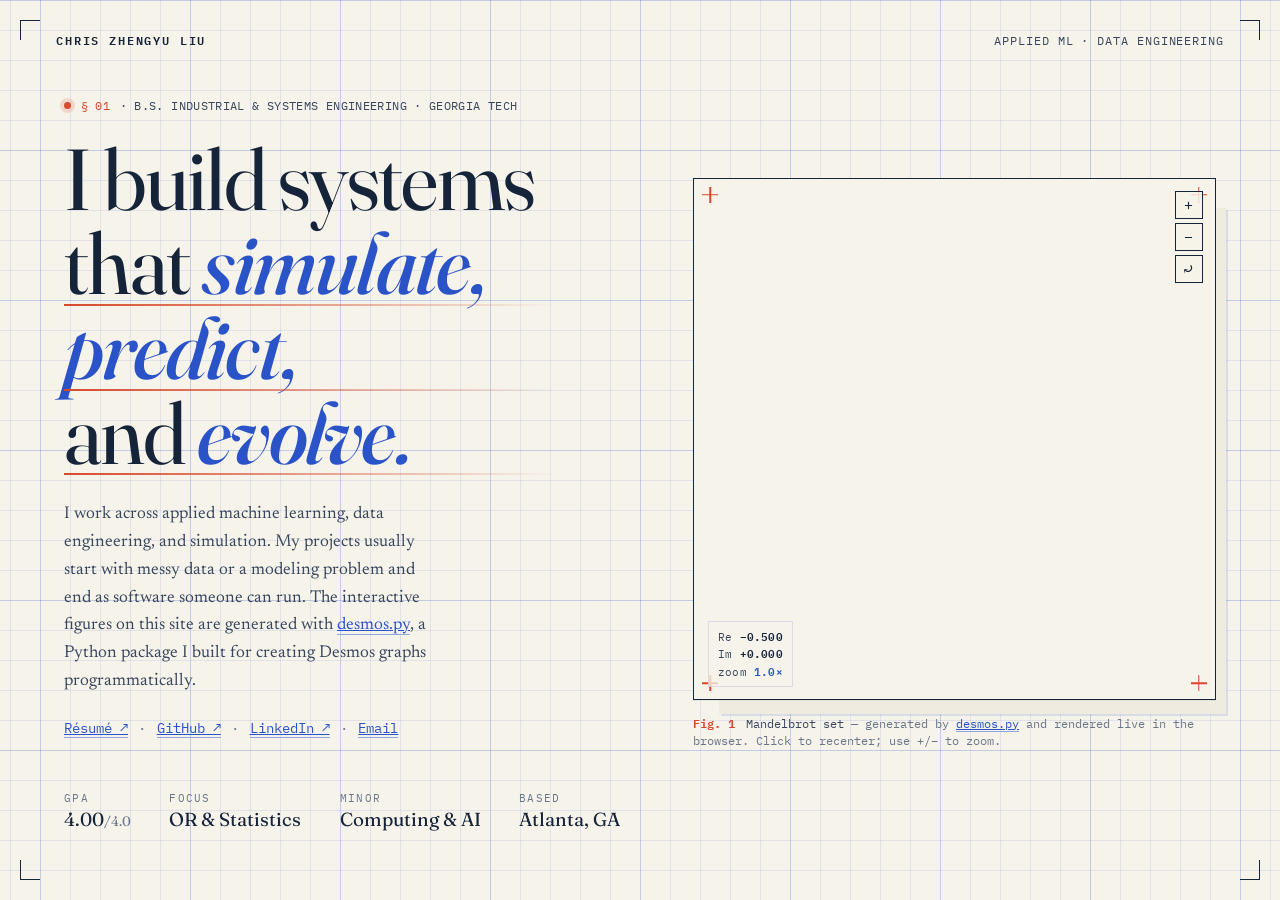
==== commit 204bd768: "Only route phone-sized touch screens to the linear page Large touch screens (tablets, a detached Sur" ====
--- a/index.html
+++ b/index.html
@@ -5,14 +5,20 @@
 <meta name="viewport" content="width=device-width, initial-scale=1.0" />
 <script>
   /* The cycle navigates by mouse-wheel (zoom/dive) + pointer steering, neither of which
-     exists on touch. Hand coarse-pointer / no-hover devices the linear page instead.
-     Override with ?desktop to force the cycle, or ?linear to force the linear page. */
+     exists on touch. Send only PHONE-sized touch screens to the linear page; any large
+     screen (tablet, detached Surface, desktop) gets the cycle even if it's touch-only.
+     "Phone" = no fine pointer (mouse/trackpad/precise stylus) AND a small short edge.
+     Keeping the fine-pointer check means narrowing a desktop window won't bounce you.
+     Override with ?desktop to force the cycle, ?linear to force linear. */
   (function () {
     try {
       var qs = location.search;
       if (/[?&]desktop\b/.test(qs)) return;
-      var touch = (!window.matchMedia || matchMedia("(hover: none) and (pointer: coarse)").matches) || /[?&]linear\b/.test(qs);
-      if (touch) location.replace("linear.html" + location.hash);
+      var mm = window.matchMedia;
+      var noFinePointer = !mm || !mm("(any-pointer: fine)").matches;
+      var shortEdge = Math.min(window.innerWidth || 9999, window.innerHeight || 9999);
+      var phone = noFinePointer && shortEdge < 600;
+      if (phone || /[?&]linear\b/.test(qs)) location.replace("linear.html" + location.hash);
     } catch (e) {}
   })();
 </script>
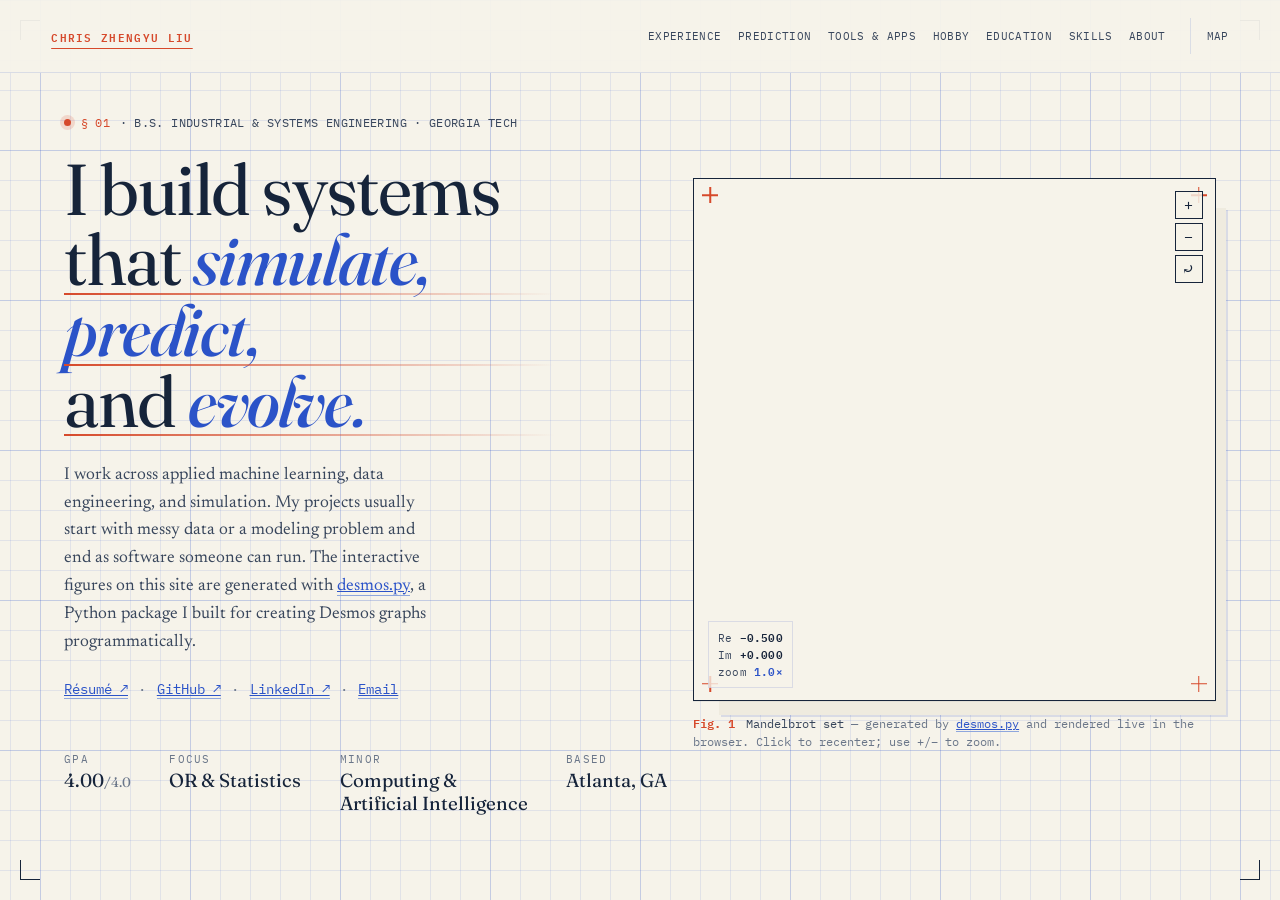
==== commit 05415a09: "Refresh portfolio content, layouts, and chain navigation" ====
--- a/index.html
+++ b/index.html
@@ -3,25 +3,6 @@
 <head>
 <meta charset="UTF-8" />
 <meta name="viewport" content="width=device-width, initial-scale=1.0" />
-<script>
-  /* The cycle navigates by mouse-wheel (zoom/dive) + pointer steering, neither of which
-     exists on touch. Send only PHONE-sized touch screens to the linear page; any large
-     screen (tablet, detached Surface, desktop) gets the cycle even if it's touch-only.
-     "Phone" = no fine pointer (mouse/trackpad/precise stylus) AND a small short edge.
-     Keeping the fine-pointer check means narrowing a desktop window won't bounce you.
-     Override with ?desktop to force the cycle, ?linear to force linear. */
-  (function () {
-    try {
-      var qs = location.search;
-      if (/[?&]desktop\b/.test(qs)) return;
-      var mm = window.matchMedia;
-      var noFinePointer = !mm || !mm("(any-pointer: fine)").matches;
-      var shortEdge = Math.min(window.innerWidth || 9999, window.innerHeight || 9999);
-      var phone = noFinePointer && shortEdge < 600;
-      if (phone || /[?&]linear\b/.test(qs)) location.replace("linear.html" + location.hash);
-    } catch (e) {}
-  })();
-</script>
 <title>Chris Zhengyu Liu — Applied ML &amp; Data Engineering</title>
 <meta name="description" content="Portfolio of Chris Zhengyu Liu — Industrial &amp; Systems Engineering at Georgia Tech, working in applied machine learning, data engineering, and simulation. Live projects, research, and a desmos.py Mandelbrot." />
 <meta name="author" content="Chris Zhengyu Liu" />
@@ -99,7 +80,8 @@
   .chainwrap{ position:fixed; inset:0; z-index:1; pointer-events:none;
     -webkit-user-select:none; user-select:none; }
   .chainwrap *{ pointer-events:none; }
-  .chainwrap.live{ pointer-events:auto; cursor:none; }   /* the fixed crosshair replaces the cursor; the chain trails the mouse */
+  .chainwrap.live{ pointer-events:auto; cursor:grab; touch-action:none; }
+  .chainwrap.is-dragging,.chainwrap.live.is-dragging .c-node{ cursor:grabbing; }
   .chainwrap.live .c-node, .chainwrap.live .c-node *{ pointer-events:auto; }   /* the whole node is clickable (children too), so a click reaches it */
   .chainwrap.live .c-node{ cursor:pointer; }
   /* non-scaling-stroke: arc width is screen-px, so it stays bold no matter how far the camera pulls out */
@@ -133,14 +115,15 @@
 
   /* pages: each its own composited layer, transformed individually (GPU) */
   .stage{ position:fixed; inset:0; z-index:2; overflow:hidden; pointer-events:none; }
-  .page{ position:absolute; inset:0; width:100vw; height:100vh; transform-origin:50% 50%;
+  .page{ position:absolute; inset:0; width:100vw; height:100dvh; padding:84px 0 56px; transform-origin:50% 50%;
     will-change:transform,opacity; backface-visibility:hidden; background:var(--paper); }
   /* the outer states get a solid paper fill so the world-grid stops bleeding through the content;
      Home keeps the live blueprint grid behind the hero (it IS the signature) */
   .page--hero{ background:transparent; }
   .page__wrap{ width:100%; height:100%; max-width:1280px; margin:0 auto;
-    padding:clamp(72px,9.5vh,124px) clamp(40px,5vw,92px) clamp(44px,6.5vh,88px);
-    display:flex; flex-direction:column; justify-content:center; }
+    padding:24px clamp(40px,5vw,92px);
+    display:flex; flex-direction:column; overflow-y:auto; overscroll-behavior:contain; scrollbar-width:thin; scrollbar-color:var(--blue-soft) transparent; }
+  .page__wrap > *{ flex-shrink:0; margin-block:auto; }
   /* HERO */
   /* cap the hero footprint to match the linear mainpage (its wrap is 1500px → the same-size title floated in too much space and read small) */
   .hero{ display:grid; grid-template-columns:minmax(0,1.05fr) minmax(0,.95fr); gap:clamp(1.5rem,4vw,3.5rem); align-items:center; width:100%; max-width:1180px; margin-inline:auto; }
@@ -150,7 +133,7 @@
     box-shadow:0 0 0 4px rgba(214,73,43,.16); animation:dotpulse 2.6s ease-in-out infinite; }
   @keyframes dotpulse{ 50%{ box-shadow:0 0 0 7px rgba(214,73,43,0); } }
   .hero__title{ font-family:var(--font-display); font-weight:400; line-height:.98; letter-spacing:-.02em;
-    font-size:clamp(2.6rem,1.5rem + 5.4vw,5.4rem); margin:0 0 1.6rem; color:var(--ink); }
+    font-size:clamp(2.6rem,1.3rem + 4.2vw,4.5rem); margin:0 0 1.6rem; color:var(--ink); }
   .hero__title .line{ display:block; }
   .hero__title em{ font-style:italic; font-weight:500; color:var(--blue); font-variation-settings:"opsz" 144; }
   .hero__title em::after{ content:""; display:block; height:2px; margin-top:-2px;
@@ -209,7 +192,7 @@
   /* WORK PAGES — full editorial spread, not cards */
   @keyframes pulse{ 0%,100%{opacity:1} 50%{opacity:.25} }
   /* full-height page: header pins to the top, the body grows to fill the rest and centers within it */
-  .work{ width:100%; height:100%; display:flex; flex-direction:column; justify-content:center; gap:clamp(1.6rem,4.5vh,3.4rem); }
+  .work{ width:100%; display:flex; flex-direction:column; justify-content:center; gap:clamp(1.6rem,4.5vh,3.4rem); }
   .work header{ max-width:70ch; }
   .work__meta{ font-family:var(--font-mono); font-size:.8rem; letter-spacing:.05em; color:var(--ink-soft);
     margin:0 0 1rem; display:flex; align-items:center; gap:.85rem; flex-wrap:wrap; }
@@ -220,18 +203,19 @@
     font-size:clamp(2.4rem,1.6rem + 3.4vw,4.6rem); margin:0; }
   .work__lead{ font-size:clamp(1.12rem,1rem + .5vw,1.5rem); line-height:1.5; color:var(--ink-2); margin:1rem 0 0; max-width:36ch; }
   .work__lead b{ color:var(--ink); }
-  /* Experience carries two full research entries — far denser than the other work
-     panels. Tighten its header (smaller title, a 2-line lead, less gap) so the body
-     fits one screen instead of overflowing up into the fixed top bar. */
+  /* Keep the three experience entries compact; short screens scroll inside the node. */
   .work--research{ gap:clamp(1rem,2.4vh,1.7rem); }
   .work--research .work__title{ font-size:clamp(2rem,1.4rem + 2vw,3rem); }
   .work--research .work__lead{ margin-top:.55rem; max-width:56ch; font-size:clamp(1.05rem,1rem + .3vw,1.22rem); }
+  .work--research .research{ gap:1.5rem; }
+  .work--research .rentry__points{ font-size:1rem; }
+  .work--research .rentry__points li{ line-height:1.45; margin-bottom:.3rem; }
   /* ── project pages: title band on top, then description (left) and figure (right) ──
      three bands (title / body / footer) fill the height; description reads as plain prose. */
-  .proc{ width:100%; height:100%; display:flex; flex-direction:column; justify-content:center; gap:clamp(1.4rem,3.5vh,2.8rem); }
+  .proc{ width:100%; display:flex; flex-direction:column; justify-content:center; gap:clamp(1.4rem,3.5vh,2.8rem); }
   .proc__head{ max-width:64ch; }
   .proc__title{ font-family:var(--font-display); font-weight:340; line-height:1.0; letter-spacing:-.025em;
-    font-size:clamp(2.2rem,1.5rem + 3.2vw,4.4rem); margin:.6rem 0 0; }
+    font-size:clamp(2.2rem,1.5rem + 2.4vw,3.6rem); margin:0; }
   .proc__state{ font-family:var(--font-mono); font-weight:500; font-size:.38em; letter-spacing:.06em;
     color:var(--accent); vertical-align:.7em; margin-right:.6em; }
   .proc__lead{ font-size:clamp(1.1rem,1rem + .46vw,1.46rem); line-height:1.5; color:var(--ink-2); margin:1rem 0 0; max-width:56ch; }
@@ -257,25 +241,26 @@
   .proc__specs dt{ font-family:var(--font-mono); font-size:.66rem; letter-spacing:.1em; text-transform:uppercase; color:var(--ink-soft); }
   .proc__specs dd{ margin:0; font-family:var(--font-mono); font-size:.8rem; color:var(--ink); line-height:1.4; }
 
-  /* merged project pages: a theme header over a grid of project "specimens" (figure + lead + stage bullets) */
+  /* Project titles lead each column; the illustrations sit alongside as annotations. */
   .spset{ flex:0 1 auto; min-height:0; display:grid; gap:clamp(26px,3.4vw,56px);
-    grid-template-columns:repeat(auto-fit,minmax(250px,1fr)); align-content:center; }
-  .spec{ display:flex; flex-direction:column; gap:1rem; min-width:0; }
-  .spec__plate{ width:100%; max-width:188px; padding:clamp(11px,1.3vw,17px); background:var(--paper-2);
-    border:1px solid rgba(43,83,200,.28); border-radius:4px; box-shadow:0 22px 50px -42px rgba(22,36,58,.55); }
+    grid-template-columns:repeat(2,minmax(0,1fr)); align-content:center; }
+  .spec{ display:flex; flex-direction:column; gap:1.25rem; min-width:0; padding-top:1.4rem; border-top:1px solid var(--grid-bold); }
+  .spec__head{ display:grid; grid-template-columns:minmax(0,1fr) 92px; gap:1.3rem; align-items:start; min-height:112px; }
+  .spec__plate{ width:100%; padding:10px; background:var(--paper-2);
+    border:1px solid rgba(43,83,200,.22); border-radius:2px; }
   .spec__plate .fig{ width:100%; }
-  .spec__body{ display:flex; flex-direction:column; gap:.6rem; }
   .spec__meta{ font-family:var(--font-mono); font-size:.72rem; letter-spacing:.04em; color:var(--ink-soft);
     margin:0; display:flex; align-items:center; gap:.7rem; flex-wrap:wrap; }
   .spec__meta .work__fig{ color:var(--accent); }
   .spec__name{ font-family:var(--font-display); font-weight:380; letter-spacing:-.015em; line-height:1.04;
-    font-size:clamp(1.3rem,1.1rem + .85vw,1.85rem); margin:.05rem 0 0; color:var(--ink); }
+    font-size:clamp(1.3rem,1.1rem + .85vw,1.85rem); margin:.65rem 0 0; color:var(--ink); }
   .spec__desc{ font-size:1rem; line-height:1.55; color:var(--ink-2); margin:0; }
   .spec__desc b{ color:var(--ink); font-weight:600; }
-  .spec__foot{ margin:.35rem 0 0; display:flex; flex-direction:column; gap:.42rem; }
+  .spec__foot{ margin:auto 0 0; padding-top:.35rem; display:flex; flex-direction:column; gap:.7rem; }
+  .spec__links{ min-height:1.4em; }
   .spec__tags{ font-family:var(--font-mono); font-size:.73rem; letter-spacing:.03em; color:var(--ink-soft); }
   .spec__links{ font-family:var(--font-mono); font-size:.83rem; display:flex; gap:1.1rem; flex-wrap:wrap; align-items:baseline; }
-  .spec__links a{ color:var(--blue); border-bottom:1px solid var(--blue-soft); }
+  .spec__links a{ color:var(--blue); text-decoration:underline; text-underline-offset:4px; }
   .spec__links .work__credit{ color:var(--ink-soft); font-size:.76rem; }
 
   .proc__foot{ display:flex; justify-content:space-between; align-items:baseline; gap:.8rem 2.5rem; flex-wrap:wrap; }
@@ -361,7 +346,7 @@
   .edu__list li::before{ content:""; position:absolute; left:0; top:.58em; width:4px; height:4px; background:var(--blue); border-radius:50%; }
 
   /* SKILLS */
-  .skills{ flex:0 1 auto; display:grid; grid-template-columns:repeat(3,1fr); gap:clamp(22px,3.4vh,40px) clamp(30px,4vw,64px); align-content:center; }
+  .skills{ flex:0 1 auto; display:grid; grid-template-columns:repeat(2,1fr); gap:clamp(22px,3.4vh,40px) clamp(30px,4vw,64px); align-content:center; }
   .skl{ padding-top:.95rem; }
   .skl__cat{ font-family:var(--font-mono); font-size:.7rem; letter-spacing:.12em; text-transform:uppercase; color:var(--accent); margin:0 0 .5rem; }
   .skl__items{ font-family:var(--font-display); font-weight:400; font-size:clamp(1.1rem,1rem + .55vw,1.45rem); line-height:1.3; color:var(--ink); margin:0; letter-spacing:-.01em; }
@@ -384,7 +369,7 @@
     font-size:.8rem; color:var(--ink-2); padding-bottom:.22rem; }
   .mkpanel__next b{ color:var(--ink); font-weight:600; }
 
-  /* center crosshair — the fixed reticle the chain is steered against; shows only while the mouse is moving at the overview */
+  /* Center marker shown only while dragging the map. */
   .crosshair{ position:fixed; left:50%; top:50%; transform:translate(-50%,-50%); z-index:5; pointer-events:none;
     width:30px; height:30px; opacity:0; transition:opacity .35s var(--ease); }
   .crosshair::before,.crosshair::after{ content:""; position:absolute; background:var(--ink); }
@@ -397,10 +382,18 @@
   .frame .tr{ top:20px; right:20px; border-top:1.5px solid var(--ink); border-right:1.5px solid var(--ink); }
   .frame .bl{ bottom:20px; left:20px; border-bottom:1.5px solid var(--ink); border-left:1.5px solid var(--ink); }
   .frame .br{ bottom:20px; right:20px; border-bottom:1.5px solid var(--ink); border-right:1.5px solid var(--ink); }
-  .topbar{ position:fixed; top:0; left:0; right:0; z-index:6; display:flex; justify-content:space-between; align-items:center;
-    padding:30px clamp(34px,5vw,56px); font-family:var(--font-mono); font-size:.72rem; letter-spacing:.08em; color:var(--ink-2); text-transform:uppercase; pointer-events:none; }
-  .topbar .brand{ font-weight:600; color:var(--ink); letter-spacing:.16em; } .topbar__tag{ color:var(--ink-2); }
-  .readout{ position:fixed; left:50%; top:30px; transform:translateX(-50%); z-index:6; font-family:var(--font-mono); font-size:.72rem; letter-spacing:.1em; color:var(--ink-soft); text-transform:uppercase; pointer-events:none; white-space:nowrap; transition:opacity .45s; }
+  .topbar{ position:fixed; top:0; left:0; right:0; z-index:7; display:grid; grid-template-columns:auto 1fr auto; align-items:center; gap:1.5rem;
+    padding:18px clamp(34px,4vw,56px); font-family:var(--font-mono); font-size:.69rem; letter-spacing:.03em; color:var(--ink-2); text-transform:uppercase;
+    background:rgba(246,243,234,.95); border-bottom:1px solid var(--grid-bold); }
+  .topbar .brand{ flex-shrink:0; font-weight:600; color:var(--ink); letter-spacing:.12em; }
+  .topbar__nav{ display:flex; justify-content:flex-end; align-items:center; min-width:0; gap:clamp(.6rem,1.3vw,1.25rem); }
+  .topbar a{ display:inline-flex; align-items:center; min-height:36px; text-decoration:none; white-space:nowrap; transition:color .2s; }
+  .topbar a:hover,.topbar a[aria-current]{ color:var(--accent); }
+  .topbar a[aria-current]{ text-decoration:underline; text-underline-offset:6px; }
+  .topbar__map{ border-left:1px solid var(--grid-bold); padding-left:1rem; }
+  .topbar__toggle{ display:none; }
+  a:focus-visible,button:focus-visible,.c-node:focus-visible{ outline:2px solid var(--blue); outline-offset:5px; }
+  .readout{ position:fixed; left:50%; top:88px; transform:translateX(-50%); z-index:6; font-family:var(--font-mono); font-size:.72rem; letter-spacing:.1em; color:var(--ink-soft); text-transform:uppercase; pointer-events:none; white-space:nowrap; transition:opacity .45s; }
   .readout b{ color:var(--ink); } .readout .inf{ color:var(--accent); } .readout .sep{ opacity:.4; margin:0 .55em; }
   .pager{ position:fixed; left:clamp(34px,5vw,56px); bottom:clamp(30px,4vw,46px); z-index:6; font-family:var(--font-mono); font-size:.68rem; letter-spacing:.1em; color:var(--ink-soft); text-transform:uppercase; pointer-events:none; transition:opacity .45s; }
   /* normal-site scroll cue shown on a settled page (before the chain is revealed) */
@@ -426,12 +419,15 @@
     .proc{ height:auto; gap:clamp(20px,4vh,36px); } .proc__body{ align-items:start; gap:clamp(22px,4vh,40px); }
     .proc__aside{ justify-self:start; max-width:340px; }
     .spset{ grid-template-columns:1fr; gap:clamp(26px,5vh,40px); } .spec__plate{ max-width:220px; } .mkintro{ display:none; } }
-  @media (max-width:1100px){ .mkpanel{ display:none; } .skills{ grid-template-columns:repeat(2,1fr); } }
+  @media (max-width:1100px){ .mkpanel{ display:none; } .skills{ grid-template-columns:repeat(2,1fr); }
+    .topbar{ grid-template-columns:1fr auto; gap:0; padding-block:10px; }
+    .topbar__nav{ grid-column:1 / -1; grid-row:2; width:100%; justify-content:space-between; }
+    .topbar__map{ grid-column:2; grid-row:1; }
+    .page{ padding-top:102px; } .readout{ top:112px; } }
   /* short viewports: the hero column is taller than the screen, and when it's vertically
      centered it rides up under the fixed top bar (colliding with the "Chris Zhengyu Liu"
      brand). Pin the intro below the chrome and trim the title so it clears the bar. */
   @media (max-height:720px){
-    .page--hero .page__wrap{ justify-content:flex-start; padding-top:clamp(82px,13vh,104px); }
     .hero{ align-items:start; }
     .hero__title{ font-size:clamp(2rem,1rem + 3.4vw,3.4rem); margin:0 0 1.1rem; }
     .hero__lede{ font-size:1rem; line-height:1.55; margin-top:1.1rem; }
@@ -439,14 +435,71 @@
     .hero__stats{ margin-top:1.3rem; padding-top:1rem; }
   }
   @media (max-width:700px){
-    .topbar{ padding:28px 40px; justify-content:flex-end; font-size:.62rem; }
-    .topbar .brand{ display:none; }
-    .readout{ top:66px; left:40px; right:40px; transform:none; white-space:normal; line-height:1.35; font-size:.62rem; }
-    .pager{ left:40px; right:40px; max-width:280px; font-size:.62rem; line-height:1.45; }
+    .topbar{ padding:6px 22px 0; font-size:.65rem; background:var(--paper); }
+    .topbar a{ min-height:44px; }
+    .topbar__toggle{ display:flex; grid-column:1 / -1; grid-row:2; justify-content:space-between; align-items:center;
+      width:100%; min-height:44px; padding:0; border:0; border-top:1px solid var(--grid-bold); background:none;
+      font:inherit; color:var(--ink); text-align:left; cursor:pointer; }
+    .topbar__toggle-hint{ color:var(--ink-soft); }
+    .topbar__toggle[aria-expanded="true"] .topbar__toggle-hint{ color:var(--accent); }
+    .topbar__nav{ display:none; position:absolute; top:100%; left:0; right:0; padding:12px 22px 20px;
+      background:var(--paper); border-bottom:1px solid var(--grid-bold); box-shadow:0 16px 24px rgba(22,36,58,.08);
+      grid-template-columns:repeat(2,minmax(0,1fr)); gap:2px 16px; }
+    .topbar.is-open .topbar__nav{ display:grid; }
+    .topbar__nav a{ padding:4px 0; }
+    .page{ padding-top:96px; padding-bottom:22px; }
+    .page__wrap{ padding:26px 24px 32px; }
+    .page__wrap > *{ margin-block:0; }
+    .work,.proc{ gap:1.75rem; }
+    .work__meta{ font-size:.7rem; margin-bottom:.75rem; }
+    .work__title,.proc__title{ font-size:2.35rem; }
+    .work__lead,.proc__lead{ font-size:1.1rem; line-height:1.5; margin-top:.75rem; }
+    .hero__stats{ grid-template-columns:repeat(2,minmax(0,1fr)); max-width:none; }
+    .hero__stats dd{ white-space:normal; }
+    .hero__title{ font-size:clamp(2.3rem,8vw,3.5rem); }
+    .eyebrow{ font-size:.65rem; line-height:1.5; }
+    .plot{ justify-self:center; max-width:420px; margin-top:1rem; }
+    .rentry{ gap:.9rem; } .research{ gap:2rem; }
+    .rentry + .rentry{ border-top:1px solid var(--grid-bold); padding-top:1.5rem; }
+    .edu__facts{ grid-template-columns:1fr; }
+    .edu__facts dd{ margin-bottom:.6rem; }
+    .skills{ grid-template-columns:1fr; gap:1.5rem; }
+    .skl{ border-top:1px solid var(--grid-bold); padding-top:1rem; }
+    .proc__body--demo{ grid-template-columns:1fr; }
+    .spset{ gap:2rem; }
+    .spec{ gap:1rem; padding-top:1.1rem; }
+    .spec__head{ grid-template-columns:minmax(0,1fr) 70px; gap:.9rem; min-height:0; }
+    .spec__plate{ padding:6px; }
+    .spec__meta{ font-size:.66rem; line-height:1.45; gap:.35rem; }
+    .spec__name{ font-size:1.45rem; line-height:1.1; }
+    .spec__links a{ min-height:40px; display:inline-flex; align-items:center; }
+    .hero__lede{ max-width:none; font-size:1rem; line-height:1.55; }
+    .hero__stats{ margin-top:1.4rem; padding-top:1rem; }
+    .plot__cap{ line-height:1.55; }
+    .readout{ top:112px; left:24px; right:24px; transform:none; white-space:normal; line-height:1.5; font-size:.62rem; }
+    .pager{ left:24px; right:24px; bottom:28px; max-width:none; font-size:.6rem; line-height:1.5; }
+    .panhint{ display:none; }
+    .frame .bl,.frame .br{ bottom:10px; }
   }
 </style>
 </head>
 <body>
+  <header class="topbar">
+    <a class="brand" href="#home" data-route="home" aria-label="Chris Zhengyu Liu — Home">Chris&nbsp;Zhengyu&nbsp;Liu</a>
+    <button class="topbar__toggle" type="button" aria-expanded="false" aria-controls="section-nav">
+      <span id="mobile-section">Home</span><span class="topbar__toggle-hint">Sections +</span>
+    </button>
+    <nav class="topbar__nav" id="section-nav" aria-label="Main sections">
+      <a href="#experience" data-route="experience">Experience</a>
+      <a href="#predict" data-route="predict">Prediction</a>
+      <a href="#tools" data-route="tools">Tools &amp; Apps</a>
+      <a href="#hobby" data-route="hobby">Hobby</a>
+      <a href="#education" data-route="education">Education</a>
+      <a href="#skills" data-route="skills">Skills</a>
+      <a href="#about" data-route="about">About</a>
+    </nav>
+    <a class="topbar__map" href="#map" data-route="map">Map</a>
+  </header>
   <canvas class="grid" id="grid" aria-hidden="true"></canvas>
   <div id="spacer"></div>
 
@@ -457,10 +510,7 @@
   <div class="mkintro" id="mkintro">
     <span class="mkintro__no">§ 00</span>
     <h2 class="mkintro__title">A random walk through the site</h2>
-    <p class="mkintro__sub">This site is a <b>Markov chain</b>. Each node is a section of the portfolio, and the
-      chain shows how the sections connect — each arrow is a transition probability, and the arrows leaving a
-      node sum to 1. The <b>orange edge</b> is the most likely next step; follow it node to node for the
-      recommended tour. <b>π</b> is the long-run share of time a random walk spends in each state.</p>
+    <p class="mkintro__sub">Pick a node to explore. The dots follow a <b>Markov chain</b>: arrows give the odds of each next stop; <b>π</b> shows where they spend their time.</p>
   </div>
 
   <aside class="mkpanel" id="mkpanel" aria-hidden="true">
@@ -474,10 +524,9 @@
 
   <div class="crosshair" id="crosshair" aria-hidden="true"></div>
   <div class="frame" aria-hidden="true"><span class="tl"></span><span class="tr"></span><span class="bl"></span><span class="br"></span></div>
-  <div class="topbar"><span class="brand">Chris&nbsp;Zhengyu&nbsp;Liu</span><span class="topbar__tag">Applied&nbsp;ML · Data&nbsp;Engineering</span></div>
   <div class="readout" id="readout"></div>
   <div class="pager" id="pager"><span id="pagerlabel"></span></div>
-  <div class="panhint" id="panhint" aria-hidden="true">move to steer · scroll to zoom</div>
+  <div class="panhint" id="panhint" aria-hidden="true">drag to pan · scroll to zoom</div>
   <div class="scrollcue" id="scrollcue" aria-hidden="true"><span id="scrollcue-txt"></span><span class="scrollcue__arr">↓</span></div>
 
 <script src="js/mandelbrot.js"></script>
@@ -497,26 +546,23 @@
     ar:`<svg class="fig fig--ar" viewBox="0 0 200 200" aria-hidden="true"><path class="fig__grid" d="M0 50H200M0 100H200M0 150H200M50 0V200M100 0V200M150 0V200"/><path class="fig__floor" d="M40 134 L100 164 L160 134 L100 104 Z"/><path class="fig__cube-l" d="M66 86 L100 106 L100 148 L66 128 Z"/><path class="fig__cube-r" d="M134 86 L100 106 L100 148 L134 128 Z"/><path class="fig__cube-top" d="M100 66 L134 86 L100 106 L66 86 Z"/><g class="fig__scanpts"><circle cx="100" cy="66" r="2"/><circle cx="66" cy="86" r="2"/><circle cx="134" cy="86" r="2"/><circle cx="100" cy="148" r="2"/></g><line class="fig__scan" x1="48" y1="0" x2="152" y2="0"><animateTransform attributeName="transform" type="translate" values="0 60;0 156;0 60" dur="4.5s" repeatCount="indefinite"/></line></svg>`,
   };
 
-  // project pages are merged by theme: a theme header over a grid of project "specimens".
-  // each specimen = its figure, a one-line lead, a few stage bullets, tags and links.
+  // Project pages share a compact title band, description, and aligned link footer.
   function specCard(p){
     const live=p.live?`<span class="work__live"><span class="d"></span>live</span>`:"";
     return `<section class="spec">
-      <div class="spec__plate">${p.svg}</div>
-      <div class="spec__body">
-        <p class="spec__meta"><span class="work__fig">Fig.&nbsp;${p.fig}</span><span>${p.date}</span>${live}</p>
-        <h3 class="spec__name">${p.name}</h3>
-        <p class="spec__desc">${p.desc}</p>
-        <div class="spec__foot"><span class="spec__tags">${p.tags.join(" · ")}</span>${p.links?`<span class="spec__links">${p.links}</span>`:""}</div>
-      </div>
+      <header class="spec__head">
+        <div><p class="spec__meta"><span>${p.date}</span>${live}</p><h3 class="spec__name">${p.name}</h3></div>
+        <div class="spec__plate">${p.svg}</div>
+      </header>
+      <p class="spec__desc">${p.desc}</p>
+      <div class="spec__foot"><span class="spec__tags">${p.tags.join(" · ")}</span><span class="spec__links">${p.links||""}</span></div>
     </section>`;
   }
   function groupPage(g){
     return `<article class="proc proc--group">
       <header class="proc__head">
-        <p class="work__meta"><span class="work__fig">${g.sec}</span><span>${g.items.length} projects</span></p>
-        <h2 class="proc__title"><span class="proc__state">s${subnum(g.s)}</span>${g.title}</h2>
-        <p class="proc__lead">${g.lead}</p>
+        <p class="work__meta"><span class="work__fig">${g.sec}</span></p>
+        <h2 class="proc__title">${g.title}</h2>
       </header>
       <div class="spset" data-n="${g.items.length}">${g.items.map(specCard).join("")}</div>
     </article>`;
@@ -526,8 +572,8 @@
   function desmosPage(){
     return `<article class="proc proc--demo">
       <header class="proc__head">
-        <p class="work__meta"><span class="work__fig">§&nbsp;04</span><span>made for the love of it</span><span class="work__live"><span class="d"></span>live</span></p>
-        <h2 class="proc__title"><span class="proc__state">s${subnum(4)}</span>Hobby projects</h2>
+        <p class="work__meta"><span class="work__fig">§&nbsp;04</span></p>
+        <h2 class="proc__title">Hobby projects</h2>
       </header>
       <div class="proc__body proc__body--demo">
         <div class="proc__desc">
@@ -558,7 +604,7 @@
       tags:["DEAP","CuPy","CUDA","NumPy","Parquet"],
       links:`<a href="https://github.com/chris-zy-liu/symbolic-evolution-of-trading-agents">GitHub ↗</a>` },
     classify:{ name:"Classify — AI classroom platform", fig:"5", date:"Jan 2026–Present", svg:FIG.canvas,
-      desc:`A time-synchronized infinite canvas for analyzing a student's work step by step and returning targeted feedback. I built the <b>Flask</b> backend, <b>Gemini</b> integration, and hierarchical aggregation layer that rolls step feedback into assignment and class-level summaries. The project started at a hackathon, grew from 4&nbsp;→&nbsp;6 contributors, and is now registered as a Georgia LLC.`,
+      desc:`The original Classify prototype used a time-synchronized canvas to capture a student's work step by step. I built its <b>Flask</b> backend and <b>Gemini</b> integration, then an aggregation layer that turns step-level feedback into assignment summaries and class reports. Student work and results were stored in <b>PostgreSQL</b>; the prototype was deployed on AWS EC2 and Vercel.`,
       tags:["Flask","Gemini API","PostgreSQL","AWS EC2","Vercel"],
       links:"" },
     deco:{ name:"DecoAR", fig:"6", date:"Feb 2026 · AR / generative 3D prototype", svg:FIG.ar,
@@ -580,20 +626,23 @@
     { label:"Prediction", html:groupPage(GROUPS.predict) },
     { label:"Tools & Apps", html:groupPage(GROUPS.tools) },
     { label:"Hobby projects", html:desmosPage() },
-    { label:"Experience", html:`<div class="work work--research"><header><p class="work__meta"><span class="work__fig">§&nbsp;05</span><span>Experience</span></p>
-      <h2 class="work__title">Experience</h2><p class="work__lead">Research roles where I build the software, data pipelines, and tools that make the work reproducible.</p></header>
+    { label:"Experience", html:`<div class="work work--research"><header><p class="work__meta"><span class="work__fig">§&nbsp;05</span></p>
+      <h2 class="work__title">Experience</h2><p class="work__lead">Research software, data pipelines, and an AI classroom startup.</p></header>
       <div class="research">
-      <article class="rentry"><div class="rentry__rail"><span class="rentry__date">Jan 2026 — Present</span><span class="rentry__org">Georgia Tech · Civil &amp; Environmental Engineering</span></div>
-      <div class="rentry__body"><h3 class="rentry__role">Programming Research Assistant — Machine Vision</h3>
-      <ul class="rentry__points"><li>Lead development of a Flask/REST + JavaScript dashboard for an open-source sidewalk simulation system modeling <b>18 mobility profiles</b>, replacing a notebook-based workflow with configurable networks, accessibility cost add-ons, and batch execution.</li>
-      <li>Designed multithreaded job-queue and scenario-staging workflows to run, monitor, and aggregate <b>tens of thousands of simulations</b>, exporting route results as geospatial shapefiles.</li>
-      <li>Designed a relational schema and web tools for pedestrian-asset management and video playback; collaborate across a 20-member research group and co-author a manuscript planned for TRB submission.</li></ul></div></article>
+      <article class="rentry"><div class="rentry__rail"><span class="rentry__date">Jan 2026 — Present</span><span class="rentry__org">DRIVE Lab · Georgia Tech<br>Civil &amp; Environmental Engineering</span><span class="rentry__org">Programming Research Assistant</span></div>
+      <div class="rentry__body"><h3 class="rentry__role">Co-Lead — Database, Dashboard &amp; Simulations</h3>
+      <ul class="rentry__points"><li>Designed and implemented the <b>full Flask/MySQL backend</b> for a pedestrian-video playback application served through Apache, including its relational schema and playback workflows.</li>
+      <li>Built SidewalkSim’s Flask/REST dashboard for <b>18 mobility profiles</b> and multithreaded workflows to run, monitor, and aggregate <b>tens of thousands of simulations</b>, with geospatial shapefile exports.</li></ul></div></article>
+      <article class="rentry"><div class="rentry__rail"><span class="rentry__date">Jan 2026 — Present</span><span class="rentry__org">Classify · AI classroom startup</span></div>
+      <div class="rentry__body"><h3 class="rentry__role">Co-Founder — AI Integration</h3>
+      <ul class="rentry__points"><li>Co-founded a <b>six-person startup</b> awarded <b>$2,500 through Franklin CREATE!</b>; lead AI integration across a major product redesign and new backend services.</li>
+      <li>Built the original Flask/Gemini backend for a time-synchronized canvas, with step-level feedback aggregated into assignment and class summaries.</li></ul></div></article>
       <article class="rentry"><div class="rentry__rail"><span class="rentry__date">Jun 2024 — May 2025</span><span class="rentry__org">Georgia Tech · Scheller College of Business</span></div>
       <div class="rentry__body"><h3 class="rentry__role">Research Assistant — NLP &amp; Data Engineering <span class="rentry__pi">(Dr. Tracey Swartz)</span></h3>
       <ul class="rentry__points"><li>Built a Python/Linux <b>ETL pipeline</b> for a 17&nbsp;GB corpus spanning <b>10,000+</b> filings, shareholder letters, and executive web profiles using Selenium, PyMuPDF, OCR, XML, regex, Pandas, and multiprocessing.</li>
-      <li>Replaced a manual collection and extraction workflow with a parallelized pipeline that exported research-ready Excel datasets and routed ambiguous records for human review.</li>
+      <li>Replaced a <b>months-long manual workflow</b> with parallelized collection and extraction, exporting research-ready Excel datasets and routing ambiguous records for human review.</li>
       <li>Engineered <b>TF-IDF</b> features from shareholder communications and wrote protocols used to train and coordinate two interns on web scraping and data processing.</li></ul></div></article></div></div>` },
-    { label:"Education", html:`<div class="work"><header><p class="work__meta"><span class="work__fig">§&nbsp;06</span><span>Education</span></p>
+    { label:"Education", html:`<div class="work"><header><p class="work__meta"><span class="work__fig">§&nbsp;06</span></p>
       <h2 class="work__title">Education</h2><p class="work__lead">Industrial &amp; Systems Engineering at Georgia Tech, focused on operations research, statistics, computing, and applied modeling.</p></header>
       <div class="edu"><div class="edu__main">
       <p class="edu__date">2025 — Expected May 2028</p>
@@ -601,21 +650,19 @@
       <p class="edu__deg">B.S. Industrial &amp; Systems Engineering · <b>4.00 / 4.0 GPA</b></p>
       <dl class="edu__facts">
       <dt>Concentration</dt><dd>Advanced Studies in Operations Research and Statistics</dd>
-      <dt>Minor</dt><dd>Computing &amp; AI</dd>
+      <dt>Minor</dt><dd>Computing &amp; Artificial Intelligence</dd>
       <dt>Honors</dt><dd>Faculty Honors — Fall 2025, Spring 2026</dd>
       <dt>Looking ahead</dt><dd>Planning to apply to Georgia Tech's BS/MS in Computational Science &amp; Engineering.</dd></dl></div>
       <div class="edu__course"><p class="edu__kicker">Relevant coursework</p>
       <ul class="edu__list"><li>Data Structures &amp; Algorithms</li><li>Object-Oriented Programming</li><li>Database Systems</li><li>Probability</li><li>Stochastic Processes</li><li>Linear Algebra</li><li>Simulation Analysis &amp; Design</li><li>Engineering Optimization</li><li>Regression &amp; Forecasting</li><li>Computer Organization &amp; Programming</li></ul></div></div></div>` },
-    { label:"Skills", html:`<div class="work"><header><p class="work__meta"><span class="work__fig">§&nbsp;07</span><span>Skills</span></p>
-      <h2 class="work__title">Skills</h2><p class="work__lead">Tools grouped by how they show up in my work: modeling, data, backend systems, infrastructure, and packaging.</p></header>
+    { label:"Skills", html:`<div class="work"><header><p class="work__meta"><span class="work__fig">§&nbsp;07</span></p>
+      <h2 class="work__title">Skills</h2><p class="work__lead">I work primarily in Python, building models, data pipelines, and backend systems.</p></header>
       <div class="skills">
-      <div class="skl"><p class="skl__cat">Languages &amp; query</p><p class="skl__items">Python · Java · SQL</p><p class="skl__note">Python is my primary language for modeling, backends, data pipelines, and tooling.</p></div>
-      <div class="skl"><p class="skl__cat">ML &amp; modeling</p><p class="skl__items">XGBoost · Scikit-learn · DEAP · CuPy</p><p class="skl__note">Gradient boosting, classical ML, and GPU genetic programming.</p></div>
-      <div class="skl"><p class="skl__cat">Data &amp; numerics</p><p class="skl__items">Pandas · NumPy · Geospatial</p><p class="skl__note">ETL, feature engineering, and large tabular workflows.</p></div>
-      <div class="skl"><p class="skl__cat">Backend &amp; storage</p><p class="skl__items">Flask · REST · MySQL · PostgreSQL · Selenium</p><p class="skl__note">APIs, relational schemas, and data collection.</p></div>
-      <div class="skl"><p class="skl__cat">Infrastructure</p><p class="skl__items">Git · Linux · AWS EC2 · GCP Compute</p><p class="skl__note">Deploying and operating small systems end to end.</p></div>
-      <div class="skl"><p class="skl__cat">Packaging</p><p class="skl__items">PyPI · Setuptools</p><p class="skl__note">Packaged and published desmos.py for installation through PyPI.</p></div></div></div>` },
-    { label:"About", html:`<div class="work"><header><p class="work__meta"><span class="work__fig">§&nbsp;08</span><span>About</span></p>
+      <div class="skl"><p class="skl__cat">Languages</p><p class="skl__items">Python · Java · SQL</p><p class="skl__note">Data processing, application development, and database queries.</p></div>
+      <div class="skl"><p class="skl__cat">ML &amp; data</p><p class="skl__items">XGBoost · Scikit-learn · DEAP · CuPy · Pandas · NumPy</p><p class="skl__note">Feature engineering, geospatial processing, and GPU genetic programming.</p></div>
+      <div class="skl"><p class="skl__cat">Backend &amp; databases</p><p class="skl__items">Flask · REST APIs · MySQL · PostgreSQL</p><p class="skl__note">API design, relational schemas, and simulation job queues.</p></div>
+      <div class="skl"><p class="skl__cat">Tools &amp; infrastructure</p><p class="skl__items">Git · Linux · Apache · Selenium · AWS EC2 · GCP Compute Engine</p><p class="skl__note">Web scraping, automation, and server deployment.</p></div></div></div>` },
+    { label:"About", html:`<div class="work"><header><p class="work__meta"><span class="work__fig">§&nbsp;08</span></p>
       <h2 class="work__title">About</h2><p class="work__lead">I like work that spans the full path from raw data to usable systems.</p></header>
       <div class="about"><div class="about__bio">
       <p>I'm an <b>Industrial &amp; Systems Engineering</b> student at Georgia Tech. I am most drawn to projects where the boundaries blur between data collection, modeling, simulation, and software engineering.</p>
@@ -623,16 +670,27 @@
       <dl class="legend">
       <dt>Honors</dt><dd>Faculty Honors (Fall 2025, Spring 2026) · 3rd Place, HackGwinnett 2024</dd>
       <dt>Writing</dt><dd>Published with the Live Poets Society of New&nbsp;Jersey &amp; Poetry Lab Shanghai</dd></dl>
-      <p class="about__contact">For research, internship, or project conversations: <a href="mailto:czliu@gatech.edu">Email</a> · <a href="https://github.com/chris-zy-liu" target="_blank" rel="noopener">GitHub</a> · <a href="https://linkedin.com/in/chris-zhengyu-liu" target="_blank" rel="noopener">LinkedIn</a> · <a href="Chris_Liu_General_Resume.pdf" target="_blank" rel="noopener">Résumé</a></p></div>
+      <p class="about__contact">For conversations: <a href="mailto:czliu@gatech.edu">Email</a> · <a href="https://github.com/chris-zy-liu" target="_blank" rel="noopener">GitHub</a> · <a href="https://linkedin.com/in/chris-zhengyu-liu" target="_blank" rel="noopener">LinkedIn</a> · <a href="Chris_Liu_General_Resume.pdf" target="_blank" rel="noopener">Résumé</a></p></div>
       <figure class="about__poem"><blockquote class="about__verse">The moon calls, then, behind the towers of the City;<br>It beckons, then, for you, and for me.</blockquote>
       <figcaption>From <cite>The Midnight Hall</cite> — collected at <a href="https://chris-zy-liu.github.io/" target="_blank" rel="noopener">积鱼成水 ↗</a>.</figcaption></figure></div></div>` },
   ];
+  const ROUTES=["home","predict","tools","hobby","experience","education","skills","about"];
+  const routeLinks=Array.from(document.querySelectorAll("[data-route]"));
+  const topbar=document.querySelector(".topbar"), menuToggle=document.querySelector(".topbar__toggle");
+  const mobileSection=document.getElementById("mobile-section");
+  function setMenu(open){
+    topbar.classList.toggle("is-open",open);
+    menuToggle.setAttribute("aria-expanded",String(open));
+    menuToggle.querySelector(".topbar__toggle-hint").textContent=open?"Close −":"Sections +";
+  }
+  menuToggle.addEventListener("click",()=>setMenu(menuToggle.getAttribute("aria-expanded")!=="true"));
+  document.addEventListener("pointerdown",e=>{ if(!topbar.contains(e.target)) setMenu(false); });
   const DESC=[
     "Home base for the site and its live Desmos-generated figure.",
     "Prediction, search, and data-driven modeling projects.",
     "Applications where models, interfaces, and deployment meet.",
     "Personal tools and experiments built around workflows I wanted.",
-    "Research software, simulation workflows, and data pipelines.",
+    "DRIVE Lab, Classify, and Scheller: research software, AI integration, and data pipelines.",
     "Academic background in ISyE, operations research, statistics, and computing.",
     "Technical stack across modeling, data, backend, and infrastructure.",
     "Writing, languages, and the ideas that shape my work."
@@ -669,7 +727,7 @@
   function metrics(){ vw=innerWidth; vh=innerHeight;
     // RING huge vs. a page → node↔chain is a deep ~40× zoom (feels like flying in / pulling way out)
     RING=Math.max(vw,vh)*9; CX=CY=RING*1.3;
-    const overviewFit=vw<700 ? .44 : .656;   // chain fills ~80% of its former footprint (less crowded)
+    const overviewFit=vw<700 ? .62 : .656;   // chain fills ~80% of its former footprint (less crowded)
     step=Math.max(520,vh*0.9); ZOVER=Math.min(vw,vh)*overviewFit/(2*RING);
     // snap the hub onto a grid intersection so the central node sits on a "+" of the
     // engineering grid. Use the overview's major spacing: it lands on a bold crossing at
@@ -756,12 +814,15 @@
     }
     CARDS=[];
     for(let i=0;i<N;i++){ const [cx,cy]=dotCenter(i), r=NODE_R[i];
-      const g=el("g",{class:"c-node"+(i===0?" c-node--hub":"")});
+      const g=el("g",{class:"c-node"+(i===0?" c-node--hub":""),role:"link",tabindex:"-1","aria-label":"Open "+NODES[i].label});
       g.innerHTML=
         `<circle class="c-node-c" cx="${cx.toFixed(1)}" cy="${cy.toFixed(1)}" r="${r.toFixed(1)}"/>`+
         `<text class="c-node-state" x="${cx.toFixed(1)}" y="${(cy+4/Math.max(ZOVER,.001)).toFixed(1)}" text-anchor="middle" font-size="${Math.round(12/Math.max(ZOVER,.001))}">${stateText(i)}</text>`+
         `<text class="c-node-pi" x="${cx.toFixed(1)}" y="${(cy+r+11/Math.max(ZOVER,.001)).toFixed(1)}" text-anchor="middle" font-size="${Math.round(7.5/Math.max(ZOVER,.001))}">π ${(PI[i]*100).toFixed(0)}%</text>`;
-      g.addEventListener("click",()=>centerOnNode(i));   // clicking a node recenters the camera on it
+      g.addEventListener("click",()=>navigateTo(i));
+      g.addEventListener("keydown",e=>{
+        if(e.key==="Enter"||e.key===" "){ e.preventDefault(); navigateTo(i,{focus:true}); }
+      });
       chaing.appendChild(g); CARDS.push(g);
     }
     addSignature();                                       // floating colophon just beyond the ring
@@ -794,6 +855,7 @@
   function buildPages(){
     NODES.forEach((n,i)=>{
       const page=document.createElement("section"); page.className=i===0?"page page--hero":"page";
+      page.id="page-"+ROUTES[i]; page.tabIndex=-1; page.setAttribute("aria-label",n.label);
       if(i===0){
         page.innerHTML=`<div class="page__wrap"><div class="hero">
         <div class="hero__intro">
@@ -802,7 +864,7 @@
           <p class="hero__lede">I work across applied machine learning, data engineering, and simulation. My projects usually start with messy data or a modeling problem and end as software someone can run. The interactive figures on this site are generated with
             <a href="https://github.com/chris-zy-liu/desmos.py" target="_blank" rel="noopener">desmos.py</a>, a Python package I built for creating Desmos graphs programmatically.</p>
           <p class="hero__actions"><a href="Chris_Liu_General_Resume.pdf" target="_blank" rel="noopener">Résumé&nbsp;↗</a><span class="sep">·</span><a href="https://github.com/chris-zy-liu" target="_blank" rel="noopener">GitHub&nbsp;↗</a><span class="sep">·</span><a href="https://linkedin.com/in/chris-zhengyu-liu" target="_blank" rel="noopener">LinkedIn&nbsp;↗</a><span class="sep">·</span><a href="mailto:czliu@gatech.edu">Email</a></p>
-          <dl class="hero__stats"><div><dt>GPA</dt><dd>4.00<span>/4.0</span></dd></div><div><dt>Focus</dt><dd>OR &amp; Statistics</dd></div><div><dt>Minor</dt><dd>Computing &amp; AI</dd></div><div><dt>Based</dt><dd>Atlanta, GA</dd></div></dl>
+          <dl class="hero__stats"><div><dt>GPA</dt><dd>4.00<span>/4.0</span></dd></div><div><dt>Focus</dt><dd>OR &amp; Statistics</dd></div><div><dt>Minor</dt><dd>Computing &amp;<br>Artificial Intelligence</dd></div><div><dt>Based</dt><dd>Atlanta, GA</dd></div></dl>
         </div>
         <figure class="plot"><div class="plot__frame"><div id="calc"></div><canvas class="plot__shot" id="plot-shot"></canvas>
           <span class="reg reg--tl"></span><span class="reg reg--tr"></span><span class="reg reg--bl"></span><span class="reg reg--br"></span>
@@ -1002,6 +1064,8 @@
 
     for(let i=0;i<N;i++){              // only the selected node's page reveals, by flying into it
       const prox=(i===selNode)?clamp(dive,0,1):0, pg=PAGES[i];
+      pg.inert=prox<0.999;
+      pg.setAttribute("aria-hidden",prox<0.999?"true":"false");
       if(hidePages||prox<0.002){ if(pg.style.visibility!=="hidden") pg.style.visibility="hidden"; continue; }
       pg.style.visibility="visible";
       // composited fly-in: scale + opacity only (no per-frame clip-path repaint). opacity ramps over the
@@ -1018,6 +1082,14 @@
     chainwrap.style.visibility=reveal>0.001?"visible":"hidden";
     chainwrap.style.opacity=reveal.toFixed(3);
     chainwrap.classList.toggle("live",reveal>0.5);
+    chainwrap.setAttribute("aria-hidden",reveal>0.5?"false":"true");
+    CARDS.forEach(c=>c.setAttribute("tabindex",reveal>0.5?"0":"-1"));
+    const currentRoute=dive>0.5?ROUTES[selNode]:"map";
+    mobileSection.textContent=dive>0.5?NODES[selNode].label:"The chain";
+    routeLinks.forEach(a=>{
+      if(a.dataset.route===currentRoute) a.setAttribute("aria-current","location");
+      else a.removeAttribute("aria-current");
+    });
 
     // proxy swap: live calc only when settled at native scale; the scaling Mandelbrot canvas stands in during the fly
     const settled=(selNode===0&&cam.zoom>0.999);
@@ -1042,7 +1114,7 @@
     // nothing is lit, and the CSS stroke/opacity transitions fade it dim→bright as the snap lands.
     const selC=dotCenter(selNode);
     const offCenter=Math.hypot(selC[0]-(CX+panX),selC[1]-(CY+panY));
-    snapped = dive>0.02 ? true : (!steering && offCenter<nodeRadius()*0.9);
+    snapped = dive>0.02 ? true : (!dragState && offCenter<nodeRadius()*0.9);
     const lit = snapped ? selNode : -1;   // -1 = between nodes, nothing lit
     setPanel(selNode);
     if(lit!==lastActive){
@@ -1056,18 +1128,22 @@
     const label=selNode===0?"Home":NODES[selNode].label;
     const roHTML = dive>0.5
       ? `<b>${stateText(selNode)} · ${label}</b><span class="sep">·</span>π ${(PI[selNode]*100).toFixed(1)}%`
-      : `<b>The chain · overview</b><span class="sep">·</span>centered on <span class="inf">${stateText(selNode)} ${label}</span>`;
+      : `<b>The chain</b><span class="sep">·</span><span class="inf">${stateText(selNode)} ${label}</span>`;
     if(roHTML!==lastRoHTML){ readout.innerHTML=roHTML; lastRoHTML=roHTML; }   // only re-parse when the text actually changes
+    const hasOverflow=PAGES[selNode].firstElementChild.scrollHeight>PAGES[selNode].firstElementChild.clientHeight+2;
+    const touch=window.matchMedia("(pointer: coarse)").matches;
     const plText = dive>0.6
-      ? "scroll down to return to the chain"
-      : (snapped
-          ? "scroll ↑ to enter the highlighted node · move to steer · click a node to center it"
-          : "move the cursor to center a node · then scroll ↑ to enter");
+      ? (hasOverflow?"scroll to read · Map to explore the chain":(touch?"Map to explore the chain":"scroll down to explore the chain · or choose a section above"))
+      : (touch?"tap to open · drag to pan":"click to open · drag to pan · scroll to zoom");
     if(plText!==lastPlText){ pagerlabel.textContent=plText; lastPlText=plText; }
 
     mkintro.style.opacity=reveal.toFixed(3); mkintro.style.transform=`translateY(${((1-reveal)*18).toFixed(1)}px)`;
-    if(mkpanel) mkpanel.style.opacity=reveal>0.4?reveal.toFixed(3):"0";
-    if(panhint) panhint.classList.toggle("show", reveal>0.5 && dive<0.2 && !panned);
+    mkintro.setAttribute("aria-hidden",reveal>0.5?"false":"true");
+    if(mkpanel){
+      mkpanel.style.opacity=reveal>0.4?reveal.toFixed(3):"0";
+      mkpanel.setAttribute("aria-hidden",reveal>0.5?"false":"true");
+    }
+    if(panhint) panhint.classList.toggle("show", !touch && reveal>0.5 && dive<0.2 && !panned);
 
     // the chain chrome fades in only as the chain appears — so the landing reads like a normal site
     const cop=reveal.toFixed(3);
@@ -1077,16 +1153,20 @@
   }
 
   // ---- input: wheel zooms (up = in), drag pans, render on demand ----
-  let needsRender=true, navRAF=0;
+  let needsRender=true, navRAF=0, navigating=false, navigationTarget=0;
   const ZK=0.0016;                  // wheel delta → dive depth
   addEventListener("wheel",e=>{
+    if(e.ctrlKey||e.target.closest(".topbar, .plot")) return;
+    const wrap=e.target.closest(".page__wrap");
+    // Reading a long node uses ordinary scrolling; Map always provides an exit.
+    if(!navigating&&dive>0.999&&wrap&&wrap.scrollHeight>wrap.clientHeight+2) return;
     e.preventDefault();
     const up=-e.deltaY;             // wheel up = zoom in = dive deeper (like map/Desmos controls)
     // gate: you can only dive INTO a node once it's fully snapped to center — no diving from the dead
     // space between nodes (that's what made the background slide sideways). Checked before cancelling any
     // in-flight snap tween, so a running snap is free to land and unlock the dive.
     if(up>0 && dive<0.04 && !snapped) return;
-    cancelAnimationFrame(navRAF); flying=false;
+    cancelAnimationFrame(navRAF); flying=false; navigating=false;
     if(up>0) diving=true;           // lock onto the selected node while diving in
     // tactile pacing, per direction:
     //   zoom OUT — gentle right at the page (dive~1), accelerating as you pull back to the overview (feels good as-is)
@@ -1094,46 +1174,52 @@
     const accel = up>0 ? 0.3+1.9*Math.pow(dive,1.7) : 0.3+1.9*Math.pow(1-dive,1.7);
     dive=clamp(dive+up*ZK*accel,0,1);
     if(dive<=0.001) diving=false;   // back at the overview → free to reselect by panning
-    lastMoveT=-1e9;                  // any zoom retires the crosshair (it returns on the next mouse move)
     needsRender=true;
   },{passive:false});
 
-  // steer: at the overview the chain trails the cursor under the fixed crosshair; the camera eases
-  // toward a target set by the cursor offset (the "tail"), and once it catches up the nearest node snaps to center.
-  let followX=0, followY=0, steering=false, settleT=0, lastMoveT=-1e9;
+  // Pan only while a pointer is held down. A short tap still opens a node.
+  let dragState=null, suppressNodeClick=false;
+  chainwrap.addEventListener("pointerdown",e=>{
+    if(e.button!==0||!e.isPrimary||!chainVisible||dive>0.04||navigating) return;
+    cancelAnimationFrame(navRAF); flying=false; diving=false;
+    suppressNodeClick=false;
+    dragState={id:e.pointerId,x:e.clientX,y:e.clientY,px:panX,py:panY,moved:false};
+  });
   addEventListener("pointermove",e=>{
-    if(e.pointerType==="touch") return;
-    if(!chainVisible||dive>0.14){ steering=false; return; }      // only steer in the overview
-    cancelAnimationFrame(navRAF); flying=false;                  // the cursor overrides any running snap / fly
-    // map the cursor offset to a pan target with a power curve: the window EDGES reach well past the ring
-    // (a linear gain ran out of screen before the top/bottom nodes, which sit a full RING from center),
-    // while the curve keeps fine control near the center. So every node — and the title block out beyond
-    // the ring — is reachable without leaving the window.
-    const REACH=RING*2.4, CURVE=1.6;
-    // radial mapping → the reachable region is a CIRCLE of radius REACH. (Clamping each axis on its own made
-    // it a square whose corners reached √2 farther than its sides.) Normalize both axes by the same reference
-    // so equal mouse travel pans equally in x and y, curve the magnitude, then push along the cursor direction.
-    const ref=Math.min(vw,vh)/2;
-    const ox=(e.clientX-vw/2)/ref, oy=(e.clientY-vh/2)/ref;
-    const mag=Math.hypot(ox,oy), reach=Math.pow(Math.min(mag,1),CURVE)*REACH, u=mag>1e-6?reach/mag:0;
-    followX=ox*u; followY=oy*u;
-    steering=true; settleT=0; lastMoveT=performance.now(); panned=true; needsRender=true;
+    if(!dragState||e.pointerId!==dragState.id) return;
+    const dx=e.clientX-dragState.x, dy=e.clientY-dragState.y;
+    if(!dragState.moved&&Math.hypot(dx,dy)<5) return;
+    if(!dragState.moved){
+      dragState.moved=true;
+      chainwrap.setPointerCapture(e.pointerId);
+      chainwrap.classList.add("is-dragging");
+    }
+    // The map follows the finger or mouse at its current screen scale.
+    panX=clamp(dragState.px-dx/ZOVER,-RING*1.6,RING*1.6);
+    panY=clamp(dragState.py-dy/ZOVER,-RING*1.6,RING*1.6);
+    panned=true; needsRender=true;
   });
-  function steerTick(dt){
-    if(!steering) return;
-    const k=1-Math.pow(0.003,dt/1000);                           // gentler ease → the chain tails behind, a touch slower
-    panX+=(followX-panX)*k; panY+=(followY-panY)*k; needsRender=true;
-    if(Math.hypot(followX-panX,followY-panY)<RING*0.012){        // caught up to the cursor → consider settling
-      settleT+=dt;
-      if(settleT>160){
-        steering=false;
-        const px=CX+panX, py=CY+panY;                            // rest point (sheet coords); snap only if it lands near a node
-        let best=0,bd=Infinity; for(let i=0;i<N;i++){ const c=dotCenter(i); const d=Math.hypot(c[0]-px,c[1]-py); if(d<bd){bd=d;best=i;} }
-        if(bd<RING*0.34){ selNode=best; const c=dotCenter(best); tweenPan(c[0]-CX,c[1]-CY,reduce?1:340); }   // near a node → pull it to center
-        // otherwise rest where the cursor left it — free to hang between nodes
+  function endDrag(e){
+    if(!dragState||e.pointerId!==dragState.id) return;
+    const moved=dragState.moved;
+    dragState=null;
+    chainwrap.classList.remove("is-dragging");
+    if(chainwrap.hasPointerCapture(e.pointerId)) chainwrap.releasePointerCapture(e.pointerId);
+    suppressNodeClick=moved;
+    if(moved){
+      reselect();
+      const c=dotCenter(selNode);
+      if(Math.hypot(c[0]-CX-panX,c[1]-CY-panY)<nodeRadius()*1.4){
+        tweenPan(c[0]-CX,c[1]-CY,reduce?1:200);
       }
-    } else settleT=0;
-  }
+      needsRender=true;
+    }
+  }
+  addEventListener("pointerup",endDrag);
+  addEventListener("pointercancel",endDrag);
+  chainwrap.addEventListener("click",e=>{
+    if(suppressNodeClick&&e.detail!==0){ e.preventDefault(); e.stopImmediatePropagation(); }
+  },true);
 
   function tweenPan(tx,ty,dur){     // ease pan so the selected node snaps to screen-center
     cancelAnimationFrame(navRAF); flying=true;
@@ -1142,28 +1228,92 @@
       panX=lerp(fx,tx,e); panY=lerp(fy,ty,e); needsRender=true;
       if(r<1) navRAF=requestAnimationFrame(fr); else flying=false; })(performance.now());
   }
-  function centerOnNode(i){          // node click: glide the camera so node i sits at center (no dive)
-    selNode=i; const c=dotCenter(i); tweenPan(c[0]-CX,c[1]-CY,reduce?1:420);
-  }
+  // One interruptible flight: pull out of the current node, cross the map, then enter.
+  function navigateTo(i,{instant=false,historyMode="push",focus=false}={}){
+    setMenu(false);
+    cancelAnimationFrame(navRAF);
+    navigationTarget=i;
+    dragState=null; chainwrap.classList.remove("is-dragging");
+    navigating=true; flying=true;
+    const route=i<0?"map":ROUTES[i];
+    const destination=i<0?[CX,CY]:dotCenter(i);
+    const tx=destination[0]-CX, ty=destination[1]-CY;
+    function finish(){
+      panX=tx; panY=ty; dive=i<0?0:1;
+      if(i>=0) selNode=i;
+      diving=i>=0; flying=false; navigating=false; snapped=true;
+      needsRender=true; render();
+      if(historyMode==="push"&&location.hash!=="#"+route) history.pushState(null,"","#"+route);
+      if(focus&&i>=0) PAGES[i].focus({preventScroll:true});
+    }
+    if(instant||reduce||(i===selNode&&dive>0.999)){ finish(); return; }
+    if(dive>0.999){
+      const source=dotCenter(selNode); panX=source[0]-CX; panY=source[1]-CY;
+    }
+    const startDive=dive, fx=panX, fy=panY;
+    const outMs=440*startDive;
+    const distance=Math.hypot(tx-fx,ty-fy);
+    const panMs=distance>1?Math.min(460,260+distance/RING*90):0;
+    const inMs=i<0?0:500;
+    const started=performance.now();
+    function frame(now){
+      const t=now-started;
+      if(t<outMs){ dive=startDive*(1-easeIO(t/outMs)); }
+      else if(t<outMs+panMs){
+        dive=0; diving=false;
+        const p=easeIO((t-outMs)/panMs); panX=lerp(fx,tx,p); panY=lerp(fy,ty,p);
+      } else if(t<outMs+panMs+inMs){
+        panX=tx; panY=ty; selNode=i; diving=true;
+        dive=easeIO((t-outMs-panMs)/inMs);
+      } else { finish(); return; }
+      needsRender=true;
+      navRAF=requestAnimationFrame(frame);
+    }
+    navRAF=requestAnimationFrame(frame);
+  }
+  routeLinks.forEach(a=>a.addEventListener("click",e=>{
+    if(e.button!==0||e.metaKey||e.ctrlKey||e.shiftKey||e.altKey) return;
+    e.preventDefault();
+    navigateTo(ROUTES.indexOf(a.dataset.route),{focus:e.detail===0});
+  }));
+  function routeFromHash(){
+    const route=location.hash.slice(1);
+    if(route==="map"||route==="walk") return -1;
+    if(route==="contact") return 7;
+    return Math.max(0,ROUTES.indexOf(route));
+  }
+  addEventListener("hashchange",()=>navigateTo(routeFromHash(),{historyMode:"none"}));
+  addEventListener("keydown",e=>{
+    if(e.key==="Escape"&&menuToggle.getAttribute("aria-expanded")==="true"){
+      e.preventDefault(); setMenu(false); menuToggle.focus(); return;
+    }
+    if(e.key==="Escape"&&!e.target.closest(".plot")){
+      e.preventDefault(); navigateTo(-1);
+      document.querySelector('[data-route="map"]').focus();
+    }
+  });
 
   function loop(now){ const dt=loop.last?now-loop.last:16; loop.last=now;
-    steerTick(dt);
     if(needsRender){ render(); needsRender=false; }
-    // crosshair shows only while the mouse is actively steering at the overview; it fades when motion stops or on any zoom
-    if(crosshair) crosshair.style.opacity=(reveal>0.5 && dive<0.18 && !flying && now-lastMoveT<400)?"1":"0";
+    if(crosshair) crosshair.style.opacity=dragState&&dragState.moved?"1":"0";
     if(chainVisible&&!reduce) agentTick(dt);
     requestAnimationFrame(loop);
   }
 
   // ---- init: land inside Home (the hero); scroll down to discover the chain ----
   metrics(); sizeGrid(); buildChain(); buildPages();
-  selNode=0; dive=1; diving=true; needsRender=true; render(); mountHero();
+  navigateTo(routeFromHash(),{instant:true,historyMode:"none"}); mountHero();
   if(!heroMounted) addEventListener("load",mountHero,{once:true});
   // mount the e-field demo eagerly (deferred) so it's ready before you ever dive into the desmos.py node
   const efInit=()=>{ mountEfield(); if(!efMounted) addEventListener("load",mountEfield,{once:true}); };
   requestAnimationFrame(efInit);
   requestAnimationFrame(loop);
-  addEventListener("resize",()=>{ metrics(); sizeGrid(); buildChain(); needsRender=true; needsCalcResize=true; },{passive:true});
+  addEventListener("resize",()=>{
+    const route=navigating?navigationTarget:(dive>0.5?selNode:-1);
+    metrics(); sizeGrid(); buildChain(); lastActive=-99;
+    needsCalcResize=true; efSettled2=false;
+    navigateTo(route,{instant:true,historyMode:"none"});
+  },{passive:true});
 
   // ---- a little something for anyone who opens the console ----
   console.log("%c  made with love by Chris Zhengyu Liu · 2026  ",
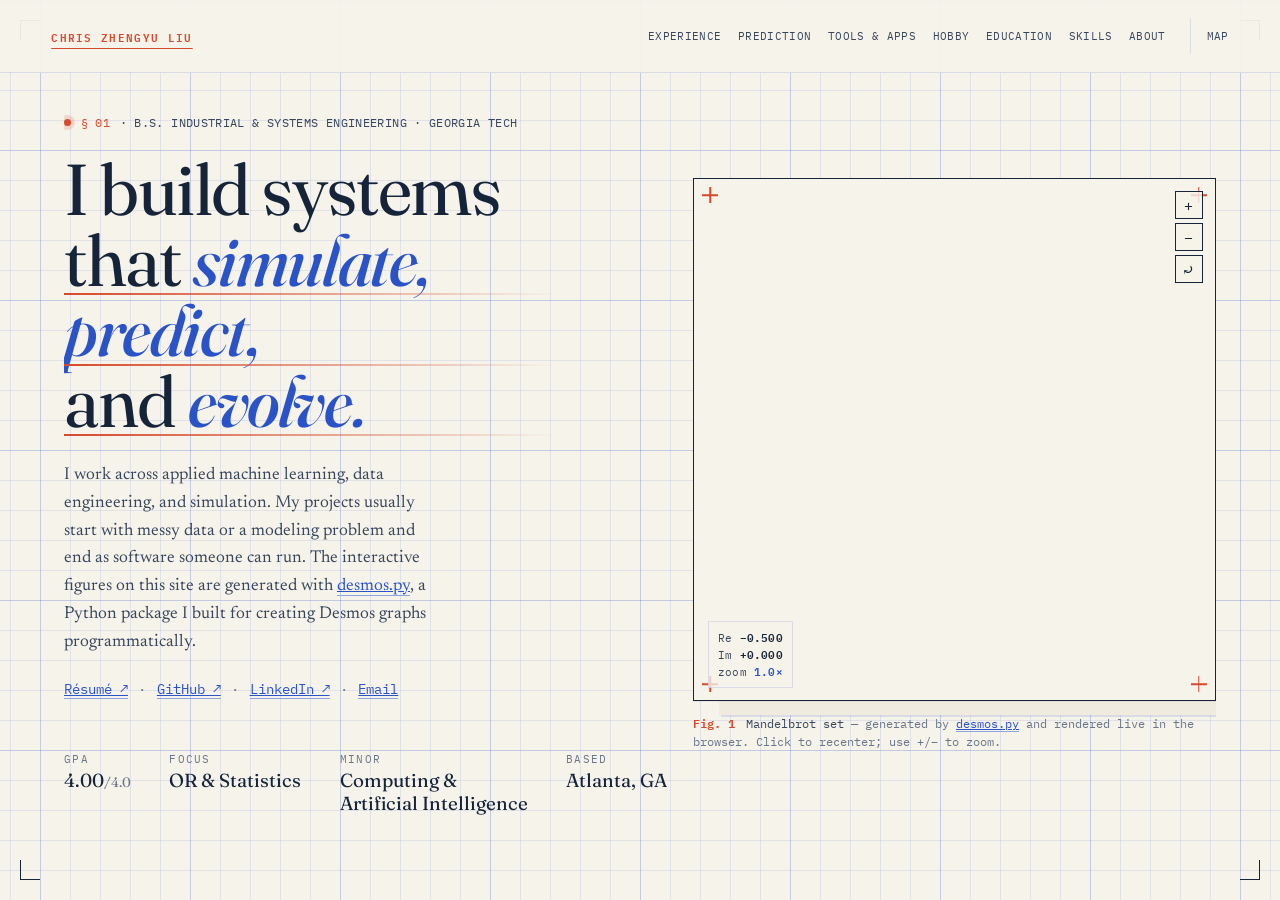
==== commit 98050c8f: "Fix hero viewport fit and hide scrollbars" ====
--- a/index.html
+++ b/index.html
@@ -63,7 +63,8 @@
     --font-mono:"IBM Plex Mono",ui-monospace,monospace;
     --ease:cubic-bezier(.22,.61,.36,1);
   }
-  *{box-sizing:border-box;}
+  *{box-sizing:border-box; scrollbar-width:none;}
+  *::-webkit-scrollbar{display:none; width:0; height:0;}
   html,body{margin:0; height:100%; overflow:hidden; overscroll-behavior:none;}   /* no scrollbar — the wheel drives zoom */
   body{ background:var(--paper); color:var(--ink); font-family:var(--font-body);
     -webkit-font-smoothing:antialiased; text-rendering:optimizeLegibility; font-size:clamp(1rem,.95rem + .3vw,1.125rem); }
@@ -122,8 +123,12 @@
   .page--hero{ background:transparent; }
   .page__wrap{ width:100%; height:100%; max-width:1280px; margin:0 auto;
     padding:24px clamp(40px,5vw,92px);
-    display:flex; flex-direction:column; overflow-y:auto; overscroll-behavior:contain; scrollbar-width:thin; scrollbar-color:var(--blue-soft) transparent; }
+    display:flex; flex-direction:column; overflow-y:auto; overscroll-behavior:contain; }
   .page__wrap > *{ flex-shrink:0; margin-block:auto; }
+  .hero-fit{ width:100%; }
+  .hero-fit > .hero{ transform:scale(var(--hero-fit-scale,1)); transform-origin:top center; }
+  .page--hero.is-fitted .page__wrap{ overflow:hidden; }
+  .page--hero.is-fitted .hero-fit{ overflow:clip; }
   /* HERO */
   /* cap the hero footprint to match the linear mainpage (its wrap is 1500px → the same-size title floated in too much space and read small) */
   .hero{ display:grid; grid-template-columns:minmax(0,1.05fr) minmax(0,.95fr); gap:clamp(1.5rem,4vw,3.5rem); align-items:center; width:100%; max-width:1180px; margin-inline:auto; }
@@ -857,7 +862,7 @@
       const page=document.createElement("section"); page.className=i===0?"page page--hero":"page";
       page.id="page-"+ROUTES[i]; page.tabIndex=-1; page.setAttribute("aria-label",n.label);
       if(i===0){
-        page.innerHTML=`<div class="page__wrap"><div class="hero">
+        page.innerHTML=`<div class="page__wrap"><div class="hero-fit"><div class="hero">
         <div class="hero__intro">
           <p class="eyebrow"><span class="dot"></span> <span class="work__fig">§&nbsp;01</span> · B.S. Industrial &amp; Systems Engineering · Georgia Tech</p>
           <h1 class="hero__title"><span class="line">I build systems</span><span class="line">that <em>simulate,</em></span><span class="line"><em>predict,</em> and <em>evolve.</em></span></h1>
@@ -872,12 +877,36 @@
           <div class="plot__ctrl"><button id="z-in" aria-label="Zoom in">+</button><button id="z-out" aria-label="Zoom out">−</button><button id="z-rst" aria-label="Reset">⤾</button></div></div>
           <figcaption class="plot__cap"><span class="plot__fig">Fig.&nbsp;1</span> Mandelbrot set <span class="muted">— generated by</span>
             <a href="https://github.com/chris-zy-liu/desmos.py" target="_blank" rel="noopener">desmos.py</a> <span class="muted">and rendered live in the browser. Click to recenter; use +/− to zoom.</span></figcaption></figure>
-        </div></div>`;
+        </div></div></div>`;
       } else {
         page.innerHTML=`<div class="page__wrap">${n.html}</div>`;
       }
       stage.appendChild(page); PAGES.push(page);
     });
+  }
+  // Measure layout dimensions, not camera-scaled bounds. Fit again after fonts load,
+  // browser zoom, or viewport changes so a few extra pixels never trap the wheel.
+  const finePointer=window.matchMedia("(any-pointer: fine)");
+  function fitHero(){
+    const page=PAGES[0], wrap=page.firstElementChild;
+    const fit=wrap.firstElementChild, hero=fit.firstElementChild;
+    const fitted=finePointer.matches||innerWidth>700;
+    page.classList.toggle("is-fitted",fitted);
+    if(!fitted){
+      fit.style.removeProperty("height");
+      fit.style.removeProperty("--hero-fit-scale");
+      return;
+    }
+    const style=getComputedStyle(wrap);
+    const availableHeight=wrap.clientHeight-parseFloat(style.paddingTop)-parseFloat(style.paddingBottom);
+    const availableWidth=wrap.clientWidth-parseFloat(style.paddingLeft)-parseFloat(style.paddingRight);
+    const height=hero.offsetHeight, width=Math.max(hero.offsetWidth,hero.scrollWidth);
+    if(!height||!width||availableHeight<=0||availableWidth<=0) return;
+    const scale=Math.min(1,Math.max(0,availableHeight-2)/height,availableWidth/width);
+    fit.style.setProperty("--hero-fit-scale",String(scale));
+    fit.style.height=Math.ceil(height*scale)+"px";
+    wrap.scrollTop=0;
+    needsCalcResize=true; needsRender=true;
   }
   function mountHero(){ if(heroMounted||typeof Desmos==="undefined"||!window.MandelbrotGraph) return;
     const elc=document.getElementById("calc"); if(!elc) return;
@@ -1130,7 +1159,7 @@
       ? `<b>${stateText(selNode)} · ${label}</b><span class="sep">·</span>π ${(PI[selNode]*100).toFixed(1)}%`
       : `<b>The chain</b><span class="sep">·</span><span class="inf">${stateText(selNode)} ${label}</span>`;
     if(roHTML!==lastRoHTML){ readout.innerHTML=roHTML; lastRoHTML=roHTML; }   // only re-parse when the text actually changes
-    const hasOverflow=PAGES[selNode].firstElementChild.scrollHeight>PAGES[selNode].firstElementChild.clientHeight+2;
+    const hasOverflow=!PAGES[selNode].classList.contains("is-fitted")&&PAGES[selNode].firstElementChild.scrollHeight>PAGES[selNode].firstElementChild.clientHeight+2;
     const touch=window.matchMedia("(pointer: coarse)").matches;
     const plText = dive>0.6
       ? (hasOverflow?"scroll to read · Map to explore the chain":(touch?"Map to explore the chain":"scroll down to explore the chain · or choose a section above"))
@@ -1156,10 +1185,12 @@
   let needsRender=true, navRAF=0, navigating=false, navigationTarget=0;
   const ZK=0.0016;                  // wheel delta → dive depth
   addEventListener("wheel",e=>{
-    if(e.ctrlKey||e.target.closest(".topbar, .plot")) return;
+    if(e.ctrlKey||e.target.closest(".topbar")) return;
+    const inHero=!!e.target.closest(".page--hero");
+    if(!inHero&&e.target.closest(".plot")) return;
     const wrap=e.target.closest(".page__wrap");
     // Reading a long node uses ordinary scrolling; Map always provides an exit.
-    if(!navigating&&dive>0.999&&wrap&&wrap.scrollHeight>wrap.clientHeight+2) return;
+    if(!inHero&&!navigating&&dive>0.999&&wrap&&wrap.scrollHeight>wrap.clientHeight+2) return;
     e.preventDefault();
     const up=-e.deltaY;             // wheel up = zoom in = dive deeper (like map/Desmos controls)
     // gate: you can only dive INTO a node once it's fully snapped to center — no diving from the dead
@@ -1175,7 +1206,7 @@
     dive=clamp(dive+up*ZK*accel,0,1);
     if(dive<=0.001) diving=false;   // back at the overview → free to reselect by panning
     needsRender=true;
-  },{passive:false});
+  },{passive:false,capture:true});
 
   // Pan only while a pointer is held down. A short tap still opens a node.
   let dragState=null, suppressNodeClick=false;
@@ -1302,6 +1333,12 @@
 
   // ---- init: land inside Home (the hero); scroll down to discover the chain ----
   metrics(); sizeGrid(); buildChain(); buildPages();
+  fitHero();
+  const heroResize=new ResizeObserver(fitHero);
+  heroResize.observe(PAGES[0].firstElementChild);
+  heroResize.observe(PAGES[0].querySelector(".hero"));
+  document.fonts.ready.then(fitHero);
+  finePointer.addEventListener("change",fitHero);
   navigateTo(routeFromHash(),{instant:true,historyMode:"none"}); mountHero();
   if(!heroMounted) addEventListener("load",mountHero,{once:true});
   // mount the e-field demo eagerly (deferred) so it's ready before you ever dive into the desmos.py node
@@ -1311,6 +1348,7 @@
   addEventListener("resize",()=>{
     const route=navigating?navigationTarget:(dive>0.5?selNode:-1);
     metrics(); sizeGrid(); buildChain(); lastActive=-99;
+    fitHero();
     needsCalcResize=true; efSettled2=false;
     navigateTo(route,{instant:true,historyMode:"none"});
   },{passive:true});
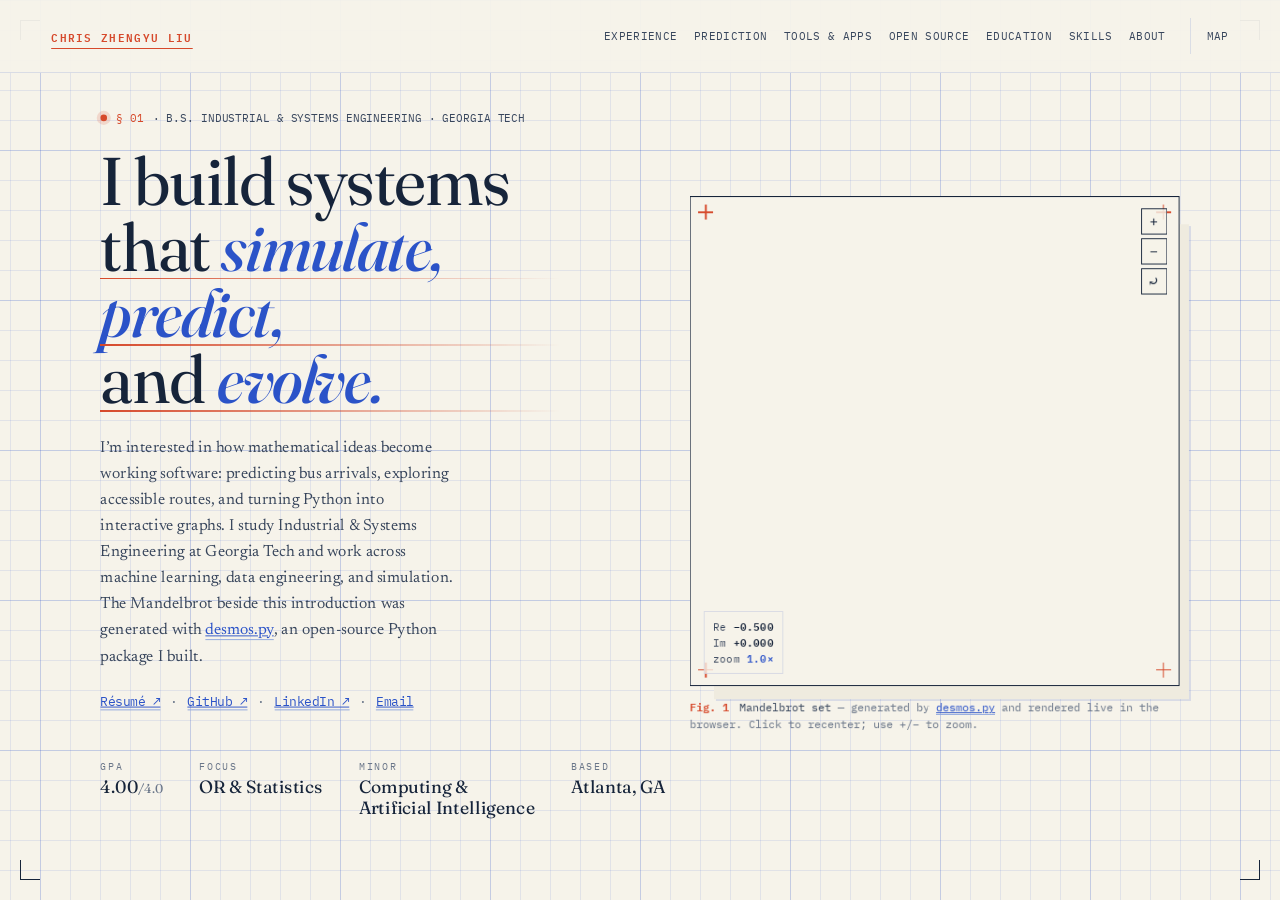
==== commit c2632015: "Expand portfolio case studies and refresh research and startup content" ====
--- a/index.html
+++ b/index.html
@@ -307,6 +307,20 @@
     letter-spacing:.04em; color:var(--ink-soft); background:rgba(246,243,234,.82); border:1px solid var(--grid-bold);
     padding:.2rem .42rem; pointer-events:none; }
 
+  .proc--demo{ gap:1.5rem; }
+  .proc--demo .proc__head{ max-width:none; }
+  .proc--demo .proc__desc{ gap:.85rem; }
+  .proc--demo .proc__desc > p:not(.compiler-path){ font-size:clamp(1rem,.9rem + .2vw,1.1rem); line-height:1.5; }
+  .proc__desc .compiler-path{ font: .73rem/1.7 var(--font-mono); color:var(--blue); padding:.7rem 0; border-block:1px solid var(--grid-bold); }
+  .compiler-path span{ color:var(--accent); padding-inline:.15rem; }
+  .code-note summary{ font: .78rem/1.5 var(--font-mono); color:var(--blue); cursor:pointer; padding:.3rem 0; }
+  .code-note summary:focus-visible{ outline:2px solid var(--blue); outline-offset:4px; }
+  .code-note pre{ white-space:pre-wrap; overflow-wrap:anywhere; background:var(--paper-2); border:1px solid var(--grid-bold); padding:1rem; font:.72rem/1.65 var(--font-mono); }
+  .proc__desc .code-note__caption{ font-size:.86rem; line-height:1.5; }
+  .secondary-project{ border-top:1px solid var(--grid-bold); padding-top:.8rem; }
+  .proc__desc .secondary-project p{ font-size:.9rem; line-height:1.5; }
+  .rentry__points a{ color:var(--blue); text-underline-offset:3px; }
+
   /* RESEARCH */
   .sec-head{ margin-bottom:clamp(1.6rem,3vh,2.6rem); }
   .sec-no{ font-family:var(--font-mono); font-size:.78rem; letter-spacing:.16em; color:var(--accent); text-transform:uppercase; }
@@ -498,7 +512,7 @@
       <a href="#experience" data-route="experience">Experience</a>
       <a href="#predict" data-route="predict">Prediction</a>
       <a href="#tools" data-route="tools">Tools &amp; Apps</a>
-      <a href="#hobby" data-route="hobby">Hobby</a>
+      <a href="#hobby" data-route="hobby">Open source</a>
       <a href="#education" data-route="education">Education</a>
       <a href="#skills" data-route="skills">Skills</a>
       <a href="#about" data-route="about">About</a>
@@ -578,12 +592,31 @@
     return `<article class="proc proc--demo">
       <header class="proc__head">
         <p class="work__meta"><span class="work__fig">§&nbsp;04</span></p>
-        <h2 class="proc__title">Hobby projects</h2>
+        <h2 class="proc__title">Open Source &amp; Experiments</h2>
       </header>
       <div class="proc__body proc__body--demo">
         <div class="proc__desc">
-          <p>Some tools start as small annoyances I cannot stop thinking about. <a href="https://github.com/chris-zy-liu/desmos.py"><b>desmos.py</b></a> is an open-source Python package, published on <b>PyPI</b>, that converts a strict subset of Python into Desmos expressions, state JSON, and self-contained interactive HTML graphs. The Mandelbrot figure in the Home state and the electric-field demo in this state are both generated with it.</p>
-          <p><a href="https://github.com/chris-zy-liu/ibus-stroke-order-input"><b>ibus-stroke-order-input</b></a> is a Linux IBus input method I use for Chinese typing. It maps the five primary strokes of Regular Script onto five keys, letting me type simplified and traditional characters by stroke order.</p>
+          <p><a href="https://github.com/chris-zy-liu/desmos.py"><b>desmos.py</b></a> is a Python package I built and published on PyPI to create interactive Desmos graphs from code. It compiles a strict subset of Python, including vectorized math, geometry, and interactive controls.</p>
+          <p class="compiler-path" aria-label="Compilation pipeline">Python AST <span aria-hidden="true">→</span> Desmos expressions &amp; state <span aria-hidden="true">→</span> interactive HTML</p>
+          <p>Unsupported syntax produces <b>line-specific translation errors</b>. I validated the translator with <b>37 golden-file tests across Python 3.10–3.14</b>. The Mandelbrot on Home and the electric field here are generated with the package.</p>
+          <details class="code-note">
+            <summary>Inside the electric-field example</summary>
+            <pre><code>@g.func
+def Ex(p):
+    return Exfrom(p, 1, P1) + Exfrom(p, -1, P2)
+
+g.field(
+    Ex, Ey,
+    x_range=(-3, 3, 13),
+    y_range=(-2, 2, 9),
+    length=0.25,
+    head_size=0.08,
+    color="#000000",
+)
+g.to_html("electric_field.html")</code></pre>
+            <p class="code-note__caption">Excerpt from <a href="https://github.com/chris-zy-liu/desmos.py/blob/master/examples/electric_field.py">electric_field.py</a>; the full example defines the charges and field helpers. Drag either charge in the graph to see the field respond.</p>
+          </details>
+          <aside class="secondary-project"><p><a href="https://github.com/chris-zy-liu/ibus-stroke-order-input"><b>Also: a Chinese input method for Linux</b></a><br>I built an IBus tool that maps five primary strokes onto five keys, letting me type simplified and traditional characters by stroke order.</p></aside>
         </div>
         <figure class="plot plot--demo">
           <div class="plot__frame"><div id="efcalc"></div><canvas class="plot__shot" id="ef-shot"></canvas>
@@ -600,16 +633,16 @@
   }
   // ── project specimens (grouped by theme into the merged project nodes below) ──
   const SPEC={
-    bus:{ name:"GT Bus Arrival Prediction", fig:"2", date:"Apr–May 2026", live:true, svg:FIG.route,
-      desc:`I collected <b>1M+ GPS observations</b> from Georgia Tech's public transit API by polling every 15&nbsp;seconds for about a month. I labeled next-stop arrivals with geospatial buffering, engineered route-progress, headway, speed, traffic, and time features, and trained an <b>XGBoost</b> model on a chronological split. The model now powers a live dashboard for next-stop arrival estimates and historical route behavior.`,
-      tags:["Python","XGBoost","Pandas","Geospatial","Vultr"],
-      links:`<a href="http://108.61.220.216:8080/">Live demo ↗</a>` },
+    bus:{ name:"GT Bus Arrival Prediction", fig:"2", date:"Apr–Sep 2026", live:true, svg:FIG.route,
+      desc:`I built an end-to-end transit prediction system: <b>3.47 million GPS observations</b> became <b>3.16 million labeled arrival examples</b>, with sampled training on a <b>1 GB Linux VPS</b>. A histogram gradient-boosted candidate achieved <b>68.8-second mean absolute error</b> on 100,000 chronologically held-out examples with GPS-inferred arrival labels, before final refitting. Live positions and predictions refresh every 15 seconds; history recording is paused.`,
+      tags:["Python","scikit-learn","SQLite","MapLibre","Linux"],
+      links:`<a href="bus/method/">Method &amp; evaluation ↗</a><a href="/bus/">Live demo ↗</a><a href="/bus/history/">Trip history ↗</a>` },
     sym:{ name:"Evolutionary Symbolic Regression", fig:"3", date:"Aug 2025–May 2026", svg:FIG.tree,
       desc:`A GPU-accelerated <b>genetic-programming</b> experiment for evolving interpretable trading rules over intraday cryptocurrency data. I built a stack-machine tree evaluator, CUDA&nbsp;/&nbsp;CuPy scoring path, Binance-to-Parquet data pipeline, multi-timeframe feature generation, and out-of-sample backtesting tools for tracking P&amp;L, drawdown, and rolling Sharpe.`,
       tags:["DEAP","CuPy","CUDA","NumPy","Parquet"],
       links:`<a href="https://github.com/chris-zy-liu/symbolic-evolution-of-trading-agents">GitHub ↗</a>` },
-    classify:{ name:"Classify — AI classroom platform", fig:"5", date:"Jan 2026–Present", svg:FIG.canvas,
-      desc:`The original Classify prototype used a time-synchronized canvas to capture a student's work step by step. I built its <b>Flask</b> backend and <b>Gemini</b> integration, then an aggregation layer that turns step-level feedback into assignment summaries and class reports. Student work and results were stored in <b>PostgreSQL</b>; the prototype was deployed on AWS EC2 and Vercel.`,
+    classify:{ name:"Classify LLC — AI classroom platform", fig:"5", date:"Jan 2026–Present", svg:FIG.canvas,
+      desc:`For Classify’s original prototype, I built the <b>Flask backend and Gemini integration</b> around a time-synchronized canvas. Student work was analyzed step by step, then a hierarchical aggregation layer turned targeted feedback into <b>assignment summaries and class-performance reports</b>. I persisted work and results in PostgreSQL and deployed the prototype on AWS EC2 and Vercel. This prototype established the workflow; I now lead AI integration across the ongoing product redesign.`,
       tags:["Flask","Gemini API","PostgreSQL","AWS EC2","Vercel"],
       links:"" },
     deco:{ name:"DecoAR", fig:"6", date:"Feb 2026 · AR / generative 3D prototype", svg:FIG.ar,
@@ -630,18 +663,19 @@
     { label:"Home" },
     { label:"Prediction", html:groupPage(GROUPS.predict) },
     { label:"Tools & Apps", html:groupPage(GROUPS.tools) },
-    { label:"Hobby projects", html:desmosPage() },
+    { label:"Open source", html:desmosPage() },
     { label:"Experience", html:`<div class="work work--research"><header><p class="work__meta"><span class="work__fig">§&nbsp;05</span></p>
       <h2 class="work__title">Experience</h2><p class="work__lead">Research software, data pipelines, and an AI classroom startup.</p></header>
       <div class="research">
       <article class="rentry"><div class="rentry__rail"><span class="rentry__date">Jan 2026 — Present</span><span class="rentry__org">DRIVE Lab · Georgia Tech<br>Civil &amp; Environmental Engineering</span><span class="rentry__org">Programming Research Assistant</span></div>
       <div class="rentry__body"><h3 class="rentry__role">Co-Lead — Database, Dashboard &amp; Simulations</h3>
       <ul class="rentry__points"><li>Designed and implemented the <b>full Flask/MySQL backend</b> for a pedestrian-video playback application served through Apache, including its relational schema and playback workflows.</li>
-      <li>Built SidewalkSim’s Flask/REST dashboard for <b>18 mobility profiles</b> and multithreaded workflows to run, monitor, and aggregate <b>tens of thousands of simulations</b>, with geospatial shapefile exports.</li></ul></div></article>
-      <article class="rentry"><div class="rentry__rail"><span class="rentry__date">Jan 2026 — Present</span><span class="rentry__org">Classify · AI classroom startup</span></div>
+      <li>Built SidewalkSim’s Flask/REST dashboard for <b>18 mobility profiles</b> and multithreaded workflows to run, monitor, and aggregate <b>tens of thousands of simulations</b>, with geospatial shapefile exports.</li>
+      <li>Developed a <b>network-based methodology</b> to locate ramps and curb cuts detected by an existing machine-vision model; validated GPS drift correction using video odometry against manually verified routes. <b>Second author</b> on a paper submitted to the Transportation Research Board (TRB).</li></ul></div></article>
+      <article class="rentry"><div class="rentry__rail"><span class="rentry__date">Jan 2026 — Present</span><span class="rentry__org">Classify LLC · AI classroom startup</span></div>
       <div class="rentry__body"><h3 class="rentry__role">Co-Founder — AI Integration</h3>
-      <ul class="rentry__points"><li>Co-founded a <b>six-person startup</b> awarded <b>$2,500 through Franklin CREATE!</b>; lead AI integration across a major product redesign and new backend services.</li>
-      <li>Built the original Flask/Gemini backend for a time-synchronized canvas, with step-level feedback aggregated into assignment and class summaries.</li></ul></div></article>
+      <ul class="rentry__points"><li>Co-founded a <b>six-person startup</b> awarded <b>$7,500 through Franklin CREATE!</b>; lead AI integration across a major product redesign and new backend services.</li>
+      <li>Designed the original Flask/Gemini backend and hierarchical feedback workflow. The prototype’s architecture is described in <a href="#tools">Tools &amp; Applications</a>.</li></ul></div></article>
       <article class="rentry"><div class="rentry__rail"><span class="rentry__date">Jun 2024 — May 2025</span><span class="rentry__org">Georgia Tech · Scheller College of Business</span></div>
       <div class="rentry__body"><h3 class="rentry__role">Research Assistant — NLP &amp; Data Engineering <span class="rentry__pi">(Dr. Tracey Swartz)</span></h3>
       <ul class="rentry__points"><li>Built a Python/Linux <b>ETL pipeline</b> for a 17&nbsp;GB corpus spanning <b>10,000+</b> filings, shareholder letters, and executive web profiles using Selenium, PyMuPDF, OCR, XML, regex, Pandas, and multiprocessing.</li>
@@ -694,7 +728,7 @@
     "Home base for the site and its live Desmos-generated figure.",
     "Prediction, search, and data-driven modeling projects.",
     "Applications where models, interfaces, and deployment meet.",
-    "Personal tools and experiments built around workflows I wanted.",
+    "Open-source Python tooling, compiler design, and interactive experiments.",
     "DRIVE Lab, Classify, and Scheller: research software, AI integration, and data pipelines.",
     "Academic background in ISyE, operations research, statistics, and computing.",
     "Technical stack across modeling, data, backend, and infrastructure.",
@@ -866,8 +900,8 @@
         <div class="hero__intro">
           <p class="eyebrow"><span class="dot"></span> <span class="work__fig">§&nbsp;01</span> · B.S. Industrial &amp; Systems Engineering · Georgia Tech</p>
           <h1 class="hero__title"><span class="line">I build systems</span><span class="line">that <em>simulate,</em></span><span class="line"><em>predict,</em> and <em>evolve.</em></span></h1>
-          <p class="hero__lede">I work across applied machine learning, data engineering, and simulation. My projects usually start with messy data or a modeling problem and end as software someone can run. The interactive figures on this site are generated with
-            <a href="https://github.com/chris-zy-liu/desmos.py" target="_blank" rel="noopener">desmos.py</a>, a Python package I built for creating Desmos graphs programmatically.</p>
+          <p class="hero__lede">I’m interested in how mathematical ideas become working software: predicting bus arrivals, exploring accessible routes, and turning Python into interactive graphs. I study Industrial &amp; Systems Engineering at Georgia Tech and work across machine learning, data engineering, and simulation. The Mandelbrot beside this introduction was generated with
+            <a href="https://github.com/chris-zy-liu/desmos.py" target="_blank" rel="noopener">desmos.py</a>, an open-source Python package I built.</p>
           <p class="hero__actions"><a href="Chris_Liu_General_Resume.pdf" target="_blank" rel="noopener">Résumé&nbsp;↗</a><span class="sep">·</span><a href="https://github.com/chris-zy-liu" target="_blank" rel="noopener">GitHub&nbsp;↗</a><span class="sep">·</span><a href="https://linkedin.com/in/chris-zhengyu-liu" target="_blank" rel="noopener">LinkedIn&nbsp;↗</a><span class="sep">·</span><a href="mailto:czliu@gatech.edu">Email</a></p>
           <dl class="hero__stats"><div><dt>GPA</dt><dd>4.00<span>/4.0</span></dd></div><div><dt>Focus</dt><dd>OR &amp; Statistics</dd></div><div><dt>Minor</dt><dd>Computing &amp;<br>Artificial Intelligence</dd></div><div><dt>Based</dt><dd>Atlanta, GA</dd></div></dl>
         </div>
@@ -1130,7 +1164,7 @@
     if(settled&&!homeSettled&&heroApi&&heroApi.resize) heroApi.resize();
     homeSettled=settled;
 
-    // electric-field proxy swap (desmos.py node = Hobby, index 3): the scaling proxy canvas stands in during the
+    // electric-field proxy swap (desmos.py node = Open source, index 3): the scaling proxy canvas stands in during the
     // fly; the live calc only shows once settled at native scale, so you never see a CSS-stretched Desmos bitmap.
     const efOn=(selNode===3&&cam.zoom>0.999);
     const efShow=(selNode===3&&efProxyReady&&!efOn);
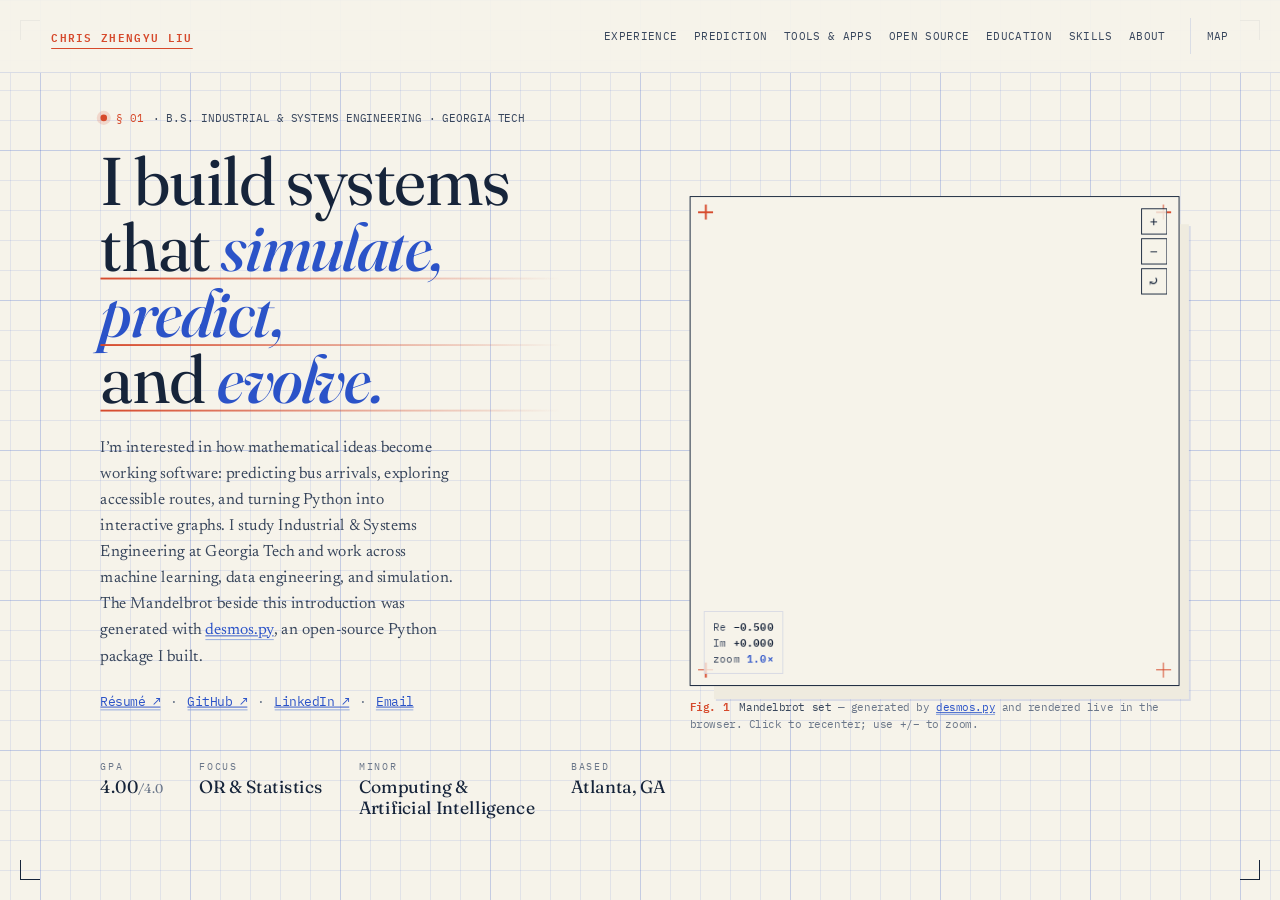
==== commit 757d899f: "Simplify portfolio copy and remove bus methods page" ====
--- a/index.html
+++ b/index.html
@@ -310,13 +310,7 @@
   .proc--demo{ gap:1.5rem; }
   .proc--demo .proc__head{ max-width:none; }
   .proc--demo .proc__desc{ gap:.85rem; }
-  .proc--demo .proc__desc > p:not(.compiler-path){ font-size:clamp(1rem,.9rem + .2vw,1.1rem); line-height:1.5; }
-  .proc__desc .compiler-path{ font: .73rem/1.7 var(--font-mono); color:var(--blue); padding:.7rem 0; border-block:1px solid var(--grid-bold); }
-  .compiler-path span{ color:var(--accent); padding-inline:.15rem; }
-  .code-note summary{ font: .78rem/1.5 var(--font-mono); color:var(--blue); cursor:pointer; padding:.3rem 0; }
-  .code-note summary:focus-visible{ outline:2px solid var(--blue); outline-offset:4px; }
-  .code-note pre{ white-space:pre-wrap; overflow-wrap:anywhere; background:var(--paper-2); border:1px solid var(--grid-bold); padding:1rem; font:.72rem/1.65 var(--font-mono); }
-  .proc__desc .code-note__caption{ font-size:.86rem; line-height:1.5; }
+  .proc--demo .proc__desc > p{ font-size:clamp(1rem,.9rem + .2vw,1.1rem); line-height:1.5; }
   .secondary-project{ border-top:1px solid var(--grid-bold); padding-top:.8rem; }
   .proc__desc .secondary-project p{ font-size:.9rem; line-height:1.5; }
   .rentry__points a{ color:var(--blue); text-underline-offset:3px; }
@@ -596,26 +590,7 @@
       </header>
       <div class="proc__body proc__body--demo">
         <div class="proc__desc">
-          <p><a href="https://github.com/chris-zy-liu/desmos.py"><b>desmos.py</b></a> is a Python package I built and published on PyPI to create interactive Desmos graphs from code. It compiles a strict subset of Python, including vectorized math, geometry, and interactive controls.</p>
-          <p class="compiler-path" aria-label="Compilation pipeline">Python AST <span aria-hidden="true">→</span> Desmos expressions &amp; state <span aria-hidden="true">→</span> interactive HTML</p>
-          <p>Unsupported syntax produces <b>line-specific translation errors</b>. I validated the translator with <b>37 golden-file tests across Python 3.10–3.14</b>. The Mandelbrot on Home and the electric field here are generated with the package.</p>
-          <details class="code-note">
-            <summary>Inside the electric-field example</summary>
-            <pre><code>@g.func
-def Ex(p):
-    return Exfrom(p, 1, P1) + Exfrom(p, -1, P2)
-
-g.field(
-    Ex, Ey,
-    x_range=(-3, 3, 13),
-    y_range=(-2, 2, 9),
-    length=0.25,
-    head_size=0.08,
-    color="#000000",
-)
-g.to_html("electric_field.html")</code></pre>
-            <p class="code-note__caption">Excerpt from <a href="https://github.com/chris-zy-liu/desmos.py/blob/master/examples/electric_field.py">electric_field.py</a>; the full example defines the charges and field helpers. Drag either charge in the graph to see the field respond.</p>
-          </details>
+          <p><a href="https://github.com/chris-zy-liu/desmos.py"><b>desmos.py</b></a> is an open-source Python package I built and published on PyPI. It turns Python code into interactive Desmos graphs, including the Mandelbrot on Home and the electric field here.</p>
           <aside class="secondary-project"><p><a href="https://github.com/chris-zy-liu/ibus-stroke-order-input"><b>Also: a Chinese input method for Linux</b></a><br>I built an IBus tool that maps five primary strokes onto five keys, letting me type simplified and traditional characters by stroke order.</p></aside>
         </div>
         <figure class="plot plot--demo">
@@ -636,7 +611,7 @@
     bus:{ name:"GT Bus Arrival Prediction", fig:"2", date:"Apr–Sep 2026", live:true, svg:FIG.route,
       desc:`I built an end-to-end transit prediction system: <b>3.47 million GPS observations</b> became <b>3.16 million labeled arrival examples</b>, with sampled training on a <b>1 GB Linux VPS</b>. A histogram gradient-boosted candidate achieved <b>68.8-second mean absolute error</b> on 100,000 chronologically held-out examples with GPS-inferred arrival labels, before final refitting. Live positions and predictions refresh every 15 seconds; history recording is paused.`,
       tags:["Python","scikit-learn","SQLite","MapLibre","Linux"],
-      links:`<a href="bus/method/">Method &amp; evaluation ↗</a><a href="/bus/">Live demo ↗</a><a href="/bus/history/">Trip history ↗</a>` },
+      links:`<a href="/bus/">Live demo ↗</a><a href="/bus/history/">Trip history ↗</a>` },
     sym:{ name:"Evolutionary Symbolic Regression", fig:"3", date:"Aug 2025–May 2026", svg:FIG.tree,
       desc:`A GPU-accelerated <b>genetic-programming</b> experiment for evolving interpretable trading rules over intraday cryptocurrency data. I built a stack-machine tree evaluator, CUDA&nbsp;/&nbsp;CuPy scoring path, Binance-to-Parquet data pipeline, multi-timeframe feature generation, and out-of-sample backtesting tools for tracking P&amp;L, drawdown, and rolling Sharpe.`,
       tags:["DEAP","CuPy","CUDA","NumPy","Parquet"],
